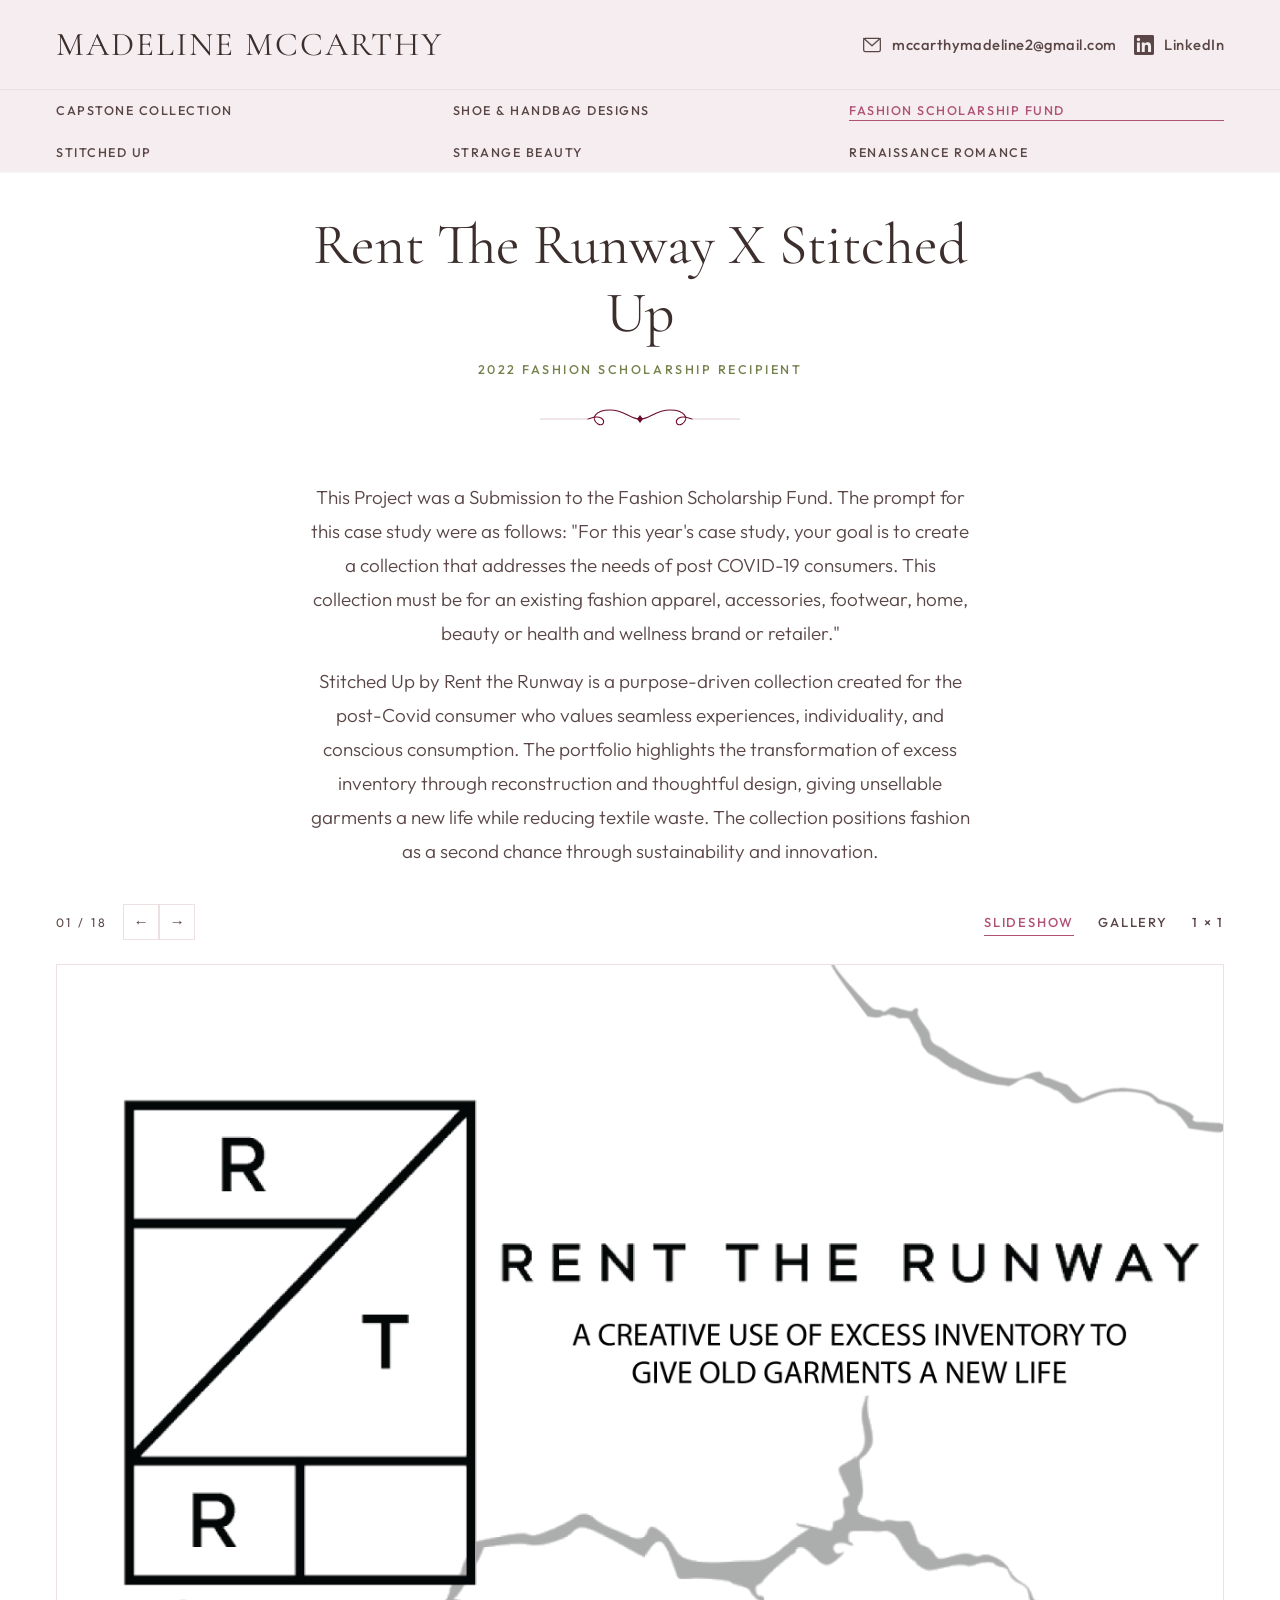
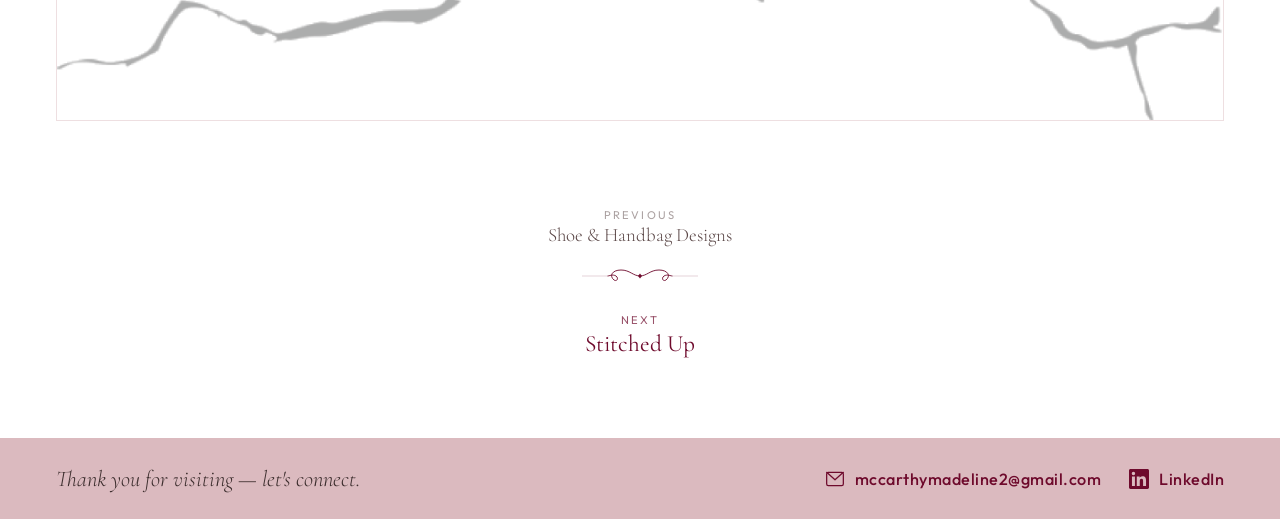
==== fsf-case-study.html @ 60648fe6 "Add Fashion Scholarship Fund project page (Rent The Runway X Stitched Up) Co-authored-by: mgmadeline" ====
<!DOCTYPE html>
<html lang="en">
<head>
    <meta charset="UTF-8">
    <meta name="viewport" content="width=device-width, initial-scale=1.0">
    <title>Fashion Scholarship Fund — Madeline McCarthy</title>
    <meta name="description" content="Rent The Runway X Stitched Up — 2022 Fashion Scholarship Recipient. A purpose-driven collection created for the post-Covid consumer.">
    <link rel="preconnect" href="https://fonts.googleapis.com">
    <link rel="preconnect" href="https://fonts.gstatic.com" crossorigin>
    <link href="https://fonts.googleapis.com/css2?family=Cormorant+Garamond:ital,wght@0,300;0,400;0,500;0,600;1,300;1,400&family=Outfit:wght@300;400;500;600&display=swap" rel="stylesheet">
    <style>
        :root {
            --gray: #C1BEB9;
            --gold-fusion: #75824D;
            --pale-silver: #DBBABF;
            --china-rose: #B05276;
            --burgundy: #7D0531;

            --white: #FFFFFF;
            --blush-whisper: #F5EDEF;
            --blush-mist: #EEDFE1;
            --pale-pink: #E8CED2;

            --text-primary: #3D2E2E;
            --text-body: #5A4646;
            --text-on-pale: #4A3636;
            --text-accent: #6E0A2C;

            --section-gap: 80px;
            --pad: 56px;
            --max-w: 1400px;

            --font-display: 'Cormorant Garamond', serif;
            --font-body: 'Outfit', sans-serif;
            --ease: cubic-bezier(0.25, 0.46, 0.45, 0.94);
        }

        *, *::before, *::after { margin: 0; padding: 0; box-sizing: border-box; }
        html { scroll-behavior: smooth; font-size: 112.5%; }
        body { font-family: var(--font-body); color: var(--text-primary); background: var(--white); overflow-x: hidden; }
        body.menu-open { overflow: hidden; }

        .site-header { position: fixed; top: 0; left: 0; width: 100%; z-index: 1000; background: var(--blush-whisper); box-shadow: 0 1px 0 rgba(0,0,0,0.04); }
        .header-top { display: flex; align-items: center; justify-content: space-between; padding: 24px var(--pad); }
        .header-logo { flex-shrink: 0; }
        .header-logo a { font-family: var(--font-display); font-size: 1.85rem; font-weight: 400; letter-spacing: 0.06em; color: var(--text-primary); text-decoration: none; text-transform: uppercase; white-space: nowrap; }
        .site-header.menu-open .header-logo a { color: var(--text-primary); }

        .contact-link { display: flex; align-items: center; gap: 10px; font-family: var(--font-body); font-size: 0.9rem; font-weight: 500; letter-spacing: 0.03em; text-decoration: none; transition: color 0.3s; white-space: nowrap; }
        .contact-link .c-icon { width: 20px; height: 20px; flex-shrink: 0; }

        .header-contact { display: flex; align-items: center; justify-content: flex-end; gap: 28px; flex-wrap: nowrap; }
        .header-contact .contact-link { color: var(--text-body); }
        .header-contact .contact-link:hover { color: var(--china-rose); }

        .header-nav { border-top: 1px solid rgba(0,0,0,0.05); padding: 0 var(--pad); overflow-x: visible; scrollbar-width: none; }
        .header-nav::-webkit-scrollbar { display: none; }
        .header-nav ul { display: flex; align-items: center; list-style: none; white-space: nowrap; }
        .header-nav a { display: block; padding: 15px 20px; font-size: 0.75rem; font-weight: 500; letter-spacing: 0.14em; text-transform: uppercase; color: var(--text-body); text-decoration: none; position: relative; transition: color 0.3s; white-space: nowrap; }
        .header-nav li:first-child a { padding-left: 0; }
        .header-nav a::after { content: ''; position: absolute; bottom: 9px; left: 18px; right: 18px; height: 1px; background: var(--china-rose); transform: scaleX(0); transform-origin: left; transition: transform 0.4s var(--ease); }
        .header-nav li:first-child a::after { left: 0; }
        .header-nav a:hover::after { transform: scaleX(1); }
        .header-nav a:hover { color: var(--china-rose); }
        .header-nav a.active { color: var(--china-rose); }
        .header-nav a.active::after { transform: scaleX(1); }

        .hamburger { display: none; flex-direction: column; gap: 5px; background: none; border: none; cursor: pointer; padding: 4px; z-index: 1001; }
        .hamburger span { display: block; width: 24px; height: 1.5px; background: var(--text-primary); transition: all 0.3s; }
        .site-header.menu-open .hamburger span { background: var(--text-primary); }
        .hamburger[aria-expanded="true"] span:nth-child(1) { transform: translateY(6.5px) rotate(45deg); }
        .hamburger[aria-expanded="true"] span:nth-child(2) { opacity: 0; }
        .hamburger[aria-expanded="true"] span:nth-child(3) { transform: translateY(-6.5px) rotate(-45deg); }

        .content-wrap { max-width: var(--max-w); margin: 0 auto; padding: 0 var(--pad); }
        .ph { width: 100%; height: 100%; display: flex; align-items: center; justify-content: center; position: relative; overflow: hidden; }
        .ph img { width: 100%; height: 100%; object-fit: cover; display: block; }
        .ph-blush { background: linear-gradient(150deg, #eedfe1 0%, #e8ced2 50%, #dbbabf 100%); }
        .ph-silver { background: linear-gradient(150deg, #e4d2d5 0%, #dbbabf 50%, #d4aeb3 100%); }
        .ph-light { background: linear-gradient(150deg, #ebe5e0 0%, #e0d6d0 50%, #d8cdc6 100%); }

        .project-hero { padding-top: 140px; text-align: center; }
        .project-hero-inner { max-width: 780px; margin: 0 auto; padding: 0 var(--pad); }
        .project-ornament { text-align: center; padding: 28px 0 24px; }
        .project-ornament svg { display: inline-block; }
        .project-hero h1 { font-family: var(--font-display); font-size: 3.2rem; font-weight: 400; color: var(--text-primary); line-height: 1.18; margin-bottom: 8px; }
        .project-tag { display: inline-block; font-size: 0.7rem; font-weight: 500; letter-spacing: 0.2em; text-transform: uppercase; color: var(--gold-fusion); }

        .project-summary { max-width: 780px; margin: 0 auto; padding: 20px var(--pad) 0; text-align: center; }
        .project-summary p { font-size: 1.05rem; font-weight: 300; color: var(--text-body); line-height: 1.8; margin-bottom: 14px; }
        .project-summary p:last-child { margin-bottom: 0; }

        .project-toolbar { display: flex; align-items: center; justify-content: space-between; padding: 36px 0 24px; }
        .project-toolbar-controls { display: flex; align-items: center; gap: 16px; }
        .project-toolbar-counter { font-size: 0.68rem; letter-spacing: 0.2em; text-transform: uppercase; color: var(--text-body); }
        .project-toolbar-arrows { display: flex; gap: 1px; }
        .toolbar-arrow { width: 36px; height: 36px; border: 1px solid var(--blush-mist); background: transparent; color: var(--text-body); cursor: pointer; display: flex; align-items: center; justify-content: center; font-size: 0.85rem; transition: all 0.3s; }
        .toolbar-arrow:hover { background: var(--blush-mist); color: var(--text-accent); border-color: var(--pale-pink); }
        .toolbar-arrow + .toolbar-arrow { margin-left: -1px; }

        .view-toggle { display: flex; gap: 24px; }
        .view-btn { background: none; border: none; font-family: var(--font-body); font-size: 0.72rem; font-weight: 500; letter-spacing: 0.14em; text-transform: uppercase; color: var(--text-body); cursor: pointer; padding: 6px 0; position: relative; transition: color 0.3s; }
        .view-btn::after { content: ''; position: absolute; bottom: 0; left: 0; right: 0; height: 1px; background: var(--china-rose); transform: scaleX(0); transform-origin: left; transition: transform 0.3s var(--ease); }
        .view-btn.active { color: var(--china-rose); }
        .view-btn.active::after { transform: scaleX(1); }
        .view-btn:hover { color: var(--china-rose); }

        .project-display-wrap { padding-bottom: var(--section-gap); }
        .project-slideshow { position: relative; max-width: var(--max-w); margin: 0 auto; background: var(--blush-whisper); border: 1px solid var(--blush-mist); overflow: hidden; }
        .project-slide-container { position: relative; width: 100%; aspect-ratio: 17 / 11; }
        .project-slide { position: absolute; inset: 0; opacity: 0; z-index: 0; transition: opacity 0.8s var(--ease); }
        .project-slide.active { opacity: 1; z-index: 1; }
        .project-slide img { width: 100%; height: 100%; object-fit: contain; display: block; }

        .project-gallery { max-width: var(--max-w); margin: 0 auto; }
        .gallery-grid { display: grid; grid-template-columns: 1fr 1fr; gap: 24px; }
        .gallery-grid.single-col { grid-template-columns: 1fr; }
        .gallery-item { border: 1px solid var(--blush-mist); overflow: hidden; background: var(--blush-whisper); }
        .gallery-item img { width: 100%; display: block; }

        .project-pager { display: flex; flex-direction: column; align-items: center; gap: 0; max-width: var(--max-w); margin: 0 auto; padding: 0 0 var(--section-gap); text-align: center; }
        .project-pager .pager-label { font-size: 0.62rem; letter-spacing: 0.2em; text-transform: uppercase; margin-bottom: 6px; }
        .project-pager .pager-title { display: block; font-family: var(--font-display); text-decoration: none; }
        .project-pager .pager-divider { margin: 22px auto; line-height: 0; }
        .project-pager .pager-divider svg { display: inline-block; }
        .pager-prev { text-decoration: none; transition: color 0.3s; }
        .pager-prev .pager-label { color: var(--text-body); opacity: 0.5; }
        .pager-prev .pager-title { font-size: 1.05rem; font-weight: 300; color: var(--text-body); }
        .pager-prev:hover .pager-title { color: var(--china-rose); }
        .pager-next { text-decoration: none; transition: color 0.3s; }
        .pager-next .pager-label { color: var(--text-accent); opacity: 0.7; }
        .pager-next .pager-title { font-size: 1.3rem; font-weight: 400; color: var(--text-accent); }
        .pager-next:hover .pager-title { color: var(--china-rose); }

        .site-footer { background: var(--pale-silver); padding: 24px var(--pad); }
        .footer-inner { display: flex; align-items: center; justify-content: space-between; }
        .footer-message p { font-family: var(--font-display); font-size: 1.25rem; font-weight: 300; font-style: italic; color: var(--text-primary); line-height: 1.5; white-space: nowrap; }
        .footer-contact { display: flex; align-items: center; gap: 28px; flex-shrink: 0; }
        .footer-contact .contact-link { color: var(--text-accent); }
        .footer-contact .contact-link:hover { color: var(--china-rose); }

        .reveal { opacity: 0; transform: translateY(24px); transition: opacity 0.7s var(--ease), transform 0.7s var(--ease); }
        .reveal.visible { opacity: 1; transform: translateY(0); }

        @media (max-width: 1400px) {
            .header-top { gap: 12px 20px; }
            .header-contact { gap: 10px 18px; }
            .header-contact .contact-link { font-size: 0.82rem; }
            .header-nav ul { display: grid; grid-template-columns: repeat(3, minmax(0, 1fr)); column-gap: 22px; row-gap: 2px; white-space: normal; }
            .header-nav li { min-width: 0; }
            .header-nav a { padding: 12px 0; font-size: 0.7rem; letter-spacing: 0.12em; white-space: normal; }
            .header-nav a::after { left: 0; right: 0; }
        }
        @media (max-width: 1024px) { :root { --pad: 42px; --section-gap: 56px; } }
        @media (max-width: 1040px) {
            .header-contact { gap: 8px 12px; }
            .header-contact .contact-link { font-size: 0.76rem; }
            .header-nav ul { grid-template-columns: repeat(2, minmax(0, 1fr)); column-gap: 16px; }
            .header-nav a { font-size: 0.68rem; }
        }
        @media (max-width: 860px) { .header-contact { display: none; } .header-top { padding: 18px var(--pad); } }
        @media (max-width: 680px) {
            .hamburger { display: flex; }
            .header-contact, .header-nav { display: none; }
            .header-nav.open { display: flex; flex-direction: column; justify-content: flex-start; position: fixed; top: 0; left: 0; width: 100%; height: 100vh; background: var(--white); padding: 90px 28px 32px; border: none; z-index: 999; overflow-y: auto; }
            .header-nav.open ul { display: flex; flex-direction: column; align-items: flex-start; width: 100%; }
            .header-nav.open li { width: 100%; }
            .header-nav.open a { font-size: 0.92rem; padding: 14px 0; color: var(--text-primary) !important; }
            .header-nav.open a::after { display: none; }
            .header-nav.open .mobile-contact { display: flex !important; flex-direction: column; align-items: flex-start; gap: 14px; margin-top: auto; padding-top: 24px; border-top: 1px solid var(--pale-pink); width: 100%; }
            .header-nav.open .mobile-contact .contact-link { display: flex; flex-direction: row; align-items: center; color: var(--text-primary) !important; font-size: 0.8rem; gap: 10px; line-height: 1.2; white-space: normal; }
            .header-nav.open .mobile-contact .contact-link::after { display: none; }
            .header-nav.open .mobile-contact .c-icon { filter: none; width: 20px; height: 20px; flex-shrink: 0; }
        }
        @media (max-width: 768px) {
            :root { --pad: 28px; --section-gap: 48px; }
            .project-hero h1 { font-size: 2.4rem; }
            .project-ornament { padding: 20px 0 18px; }
            .project-ornament svg { width: 180px; }
            .project-summary { padding-top: 14px; }
            .project-slide-container { aspect-ratio: 17 / 11; }
            .gallery-grid { grid-template-columns: 1fr; gap: 16px; }
            .project-toolbar { flex-wrap: wrap; gap: 12px; }
            .site-footer { padding: 24px var(--pad); }
            .footer-inner { flex-direction: column; align-items: center; gap: 18px; text-align: center; }
            .footer-message p { white-space: normal; }
            .footer-contact { flex-direction: column; align-items: center; gap: 10px; }
        }
    </style>
</head>
<body class="project-page">

    <!-- HEADER -->
    <header class="site-header" id="siteHeader">
        <div class="header-top">
            <div class="header-logo"><a href="index.html">Madeline McCarthy</a></div>
            <div class="header-contact">
                <a href="mailto:mccarthymadeline2@gmail.com" class="contact-link">
                    <svg class="c-icon" viewBox="0 0 24 24" fill="none" stroke="currentColor" stroke-width="1.5" stroke-linecap="round" stroke-linejoin="round"><rect x="2" y="4" width="20" height="16" rx="2"/><path d="M22 4L12 13L2 4"/></svg>
                    mccarthymadeline2@gmail.com
                </a>
                <a href="https://www.linkedin.com/in/madeline-mccarthy-31020b167" target="_blank" class="contact-link">
                    <svg class="c-icon" viewBox="0 0 24 24" fill="currentColor"><path d="M20.447 20.452h-3.554v-5.569c0-1.328-.027-3.037-1.852-3.037-1.853 0-2.136 1.445-2.136 2.939v5.667H9.351V9h3.414v1.561h.046c.477-.9 1.637-1.85 3.37-1.85 3.601 0 4.267 2.37 4.267 5.455v6.286zM5.337 7.433a2.062 2.062 0 01-2.063-2.065 2.064 2.064 0 112.063 2.065zm1.782 13.019H3.555V9h3.564v11.452zM22.225 0H1.771C.792 0 0 .774 0 1.729v20.542C0 23.227.792 24 1.771 24h20.451C23.2 24 24 23.227 24 22.271V1.729C24 .774 23.2 0 22.222 0h.003z"/></svg>
                    LinkedIn
                </a>
            </div>
            <button class="hamburger" id="hamburger" type="button" aria-label="Open menu" aria-controls="headerNav" aria-expanded="false"><span></span><span></span><span></span></button>
        </div>
        <nav class="header-nav" id="headerNav">
            <ul>
                <li><a href="senior-thesis.html">Capstone Collection</a></li>
                <li><a href="shoe-handbag.html">Shoe &amp; Handbag Designs</a></li>
                <li><a href="fsf-case-study.html" class="active">Fashion Scholarship Fund</a></li>
                <li><a href="stitched-up.html">Stitched Up</a></li>
                <li><a href="strange-beauty.html">Strange Beauty</a></li>
                <li><a href="renaissance-romance.html">Renaissance Romance</a></li>
            </ul>
            <div class="mobile-contact" style="display:none">
                <a href="mailto:mccarthymadeline2@gmail.com" class="contact-link">
                    <svg class="c-icon" viewBox="0 0 24 24" fill="none" stroke="currentColor" stroke-width="1.5" stroke-linecap="round" stroke-linejoin="round"><rect x="2" y="4" width="20" height="16" rx="2"/><path d="M22 4L12 13L2 4"/></svg>
                    mccarthymadeline2@gmail.com
                </a>
                <a href="https://www.linkedin.com/in/madeline-mccarthy-31020b167" target="_blank" class="contact-link">
                    <svg class="c-icon" viewBox="0 0 24 24" fill="currentColor"><path d="M20.447 20.452h-3.554v-5.569c0-1.328-.027-3.037-1.852-3.037-1.853 0-2.136 1.445-2.136 2.939v5.667H9.351V9h3.414v1.561h.046c.477-.9 1.637-1.85 3.37-1.85 3.601 0 4.267 2.37 4.267 5.455v6.286zM5.337 7.433a2.062 2.062 0 01-2.063-2.065 2.064 2.064 0 112.063 2.065zm1.782 13.019H3.555V9h3.564v11.452zM22.225 0H1.771C.792 0 0 .774 0 1.729v20.542C0 23.227.792 24 1.771 24h20.451C23.2 24 24 23.227 24 22.271V1.729C24 .774 23.2 0 22.222 0h.003z"/></svg>
                    LinkedIn
                </a>
            </div>
        </nav>
    </header>

    <!-- PROJECT HERO BANNER -->
    <section class="project-hero">
        <div class="project-hero-inner">
            <h1>Rent The Runway X Stitched Up</h1>
            <span class="project-tag">2022 Fashion Scholarship Recipient</span>
        </div>
    </section>

    <!-- ORNAMENTAL DIVIDER -->
    <div class="project-ornament">
        <svg width="260" height="24" viewBox="0 0 260 24" fill="none" xmlns="http://www.w3.org/2000/svg">
            <line x1="30" y1="12" x2="78" y2="12" stroke="#6E0A2C" stroke-width="0.5" opacity="0.45"/>
            <path d="M130 12 C120 12, 115 3, 100 3 C85 3, 80 12, 88 17 C93 20, 96 14, 91 11 C86 8, 80 12, 78 12" stroke="#6E0A2C" stroke-width="1.1" stroke-linecap="round" fill="none"/>
            <path d="M130 12 C140 12, 145 3, 160 3 C175 3, 180 12, 172 17 C167 20, 164 14, 169 11 C174 8, 180 12, 182 12" stroke="#6E0A2C" stroke-width="1.1" stroke-linecap="round" fill="none"/>
            <line x1="182" y1="12" x2="230" y2="12" stroke="#6E0A2C" stroke-width="0.5" opacity="0.45"/>
            <path d="M127 12 L130 8 L133 12 L130 16 Z" fill="#6E0A2C"/>
        </svg>
    </div>

    <!-- PROJECT SUMMARY -->
    <div class="content-wrap">
        <div class="project-summary reveal">
            <p>This Project was a Submission to the Fashion Scholarship Fund. The prompt for this case study were as follows: "For this year's case study, your goal is to create a collection that addresses the needs of post COVID-19 consumers. This collection must be for an existing fashion apparel, accessories, footwear, home, beauty or health and wellness brand or retailer."</p>
            <p>Stitched Up by Rent the Runway is a purpose-driven collection created for the post-Covid consumer who values seamless experiences, individuality, and conscious consumption. The portfolio highlights the transformation of excess inventory through reconstruction and thoughtful design, giving unsellable garments a new life while reducing textile waste. The collection positions fashion as a second chance through sustainability and innovation.</p>
        </div>
    </div>

    <!-- TOOLBAR + SLIDESHOW / GALLERY -->
    <div class="content-wrap project-display-wrap">
        <div class="project-toolbar">
            <div class="project-toolbar-controls" id="toolbarControls">
                <span class="project-toolbar-counter" id="projectCounter">01 / 18</span>
                <div class="project-toolbar-arrows">
                    <button class="toolbar-arrow" id="projectPrev" aria-label="Previous slide">&#8592;</button>
                    <button class="toolbar-arrow" id="projectNext" aria-label="Next slide">&#8594;</button>
                </div>
            </div>
            <div class="view-toggle" id="viewToggle">
                <button class="view-btn active" data-view="slideshow">Slideshow</button>
                <button class="view-btn" data-view="gallery">Gallery</button>
                <button class="view-btn" data-view="single">1 &times; 1</button>
            </div>
        </div>

        <div class="project-slideshow" id="projectSS">
            <div class="project-slide-container" id="slideContainer">
                <div class="project-slide active"><img src="images/fsf-case-study/01_MGM_RTR_X_FSF_Title.png" alt="Fashion Scholarship Fund — Title"></div>
                <div class="project-slide"><img src="images/fsf-case-study/02_MGM_RTR_X_FSF_Executive_Summary.png" alt="Fashion Scholarship Fund — Executive Summary"></div>
                <div class="project-slide"><img src="images/fsf-case-study/03_MGM_RTR_X_FSF_Power_Of_Renting.png" alt="Fashion Scholarship Fund — Power Of Renting"></div>
                <div class="project-slide"><img src="images/fsf-case-study/04_MGM_RTR_X_FSF_Rise_Of_Rental.png" alt="Fashion Scholarship Fund — Rise Of Rental"></div>
                <div class="project-slide"><img src="images/fsf-case-study/05_MGM_RTR_X_FSF_RTR_X_Thred_Up.png" alt="Fashion Scholarship Fund — RTR X Thred Up"></div>
                <div class="project-slide"><img src="images/fsf-case-study/06_MGM_RTR_X_FSF_Stitched_Up_X_RTR.png" alt="Fashion Scholarship Fund — Stitched Up X RTR"></div>
                <div class="project-slide"><img src="images/fsf-case-study/07_MGM_RTR_X_FSF_Inspo_Board.png" alt="Fashion Scholarship Fund — Inspo Board"></div>
                <div class="project-slide"><img src="images/fsf-case-study/08_MGM_RTR_X_FSF_Material_Color.png" alt="Fashion Scholarship Fund — Material Color"></div>
                <div class="project-slide"><img src="images/fsf-case-study/09_MGM_RTR_X_FSF_Print_Pattern.png" alt="Fashion Scholarship Fund — Print Pattern"></div>
                <div class="project-slide"><img src="images/fsf-case-study/10_MGM_RTR_X_FSF_Looks_1.png" alt="Fashion Scholarship Fund — Looks 1"></div>
                <div class="project-slide"><img src="images/fsf-case-study/11_MGM_RTR_X_FSF_Looks_2.png" alt="Fashion Scholarship Fund — Looks 2"></div>
                <div class="project-slide"><img src="images/fsf-case-study/12_MGM_RTR_X_FSF_Looks_3.png" alt="Fashion Scholarship Fund — Looks 3"></div>
                <div class="project-slide"><img src="images/fsf-case-study/13_MGM_RTR_X_FSF_Flats.png" alt="Fashion Scholarship Fund — Flats"></div>
                <div class="project-slide"><img src="images/fsf-case-study/14_MGM_RTR_X_FSF_Marketing_Strategy.png" alt="Fashion Scholarship Fund — Marketing Strategy"></div>
                <div class="project-slide"><img src="images/fsf-case-study/15_MGM_RTR_X_FSF_RTR_Expansion_Into_Resale.png" alt="Fashion Scholarship Fund — RTR Expansion Into Resale"></div>
                <div class="project-slide"><img src="images/fsf-case-study/16_MGM_RTR_X_FSF_Impact_Of_Covid_On_Rental.png" alt="Fashion Scholarship Fund — Impact Of Covid On Rental"></div>
                <div class="project-slide"><img src="images/fsf-case-study/17_MGM_RTR_X_FSF_How_Is_RTR_Doing_Now.png" alt="Fashion Scholarship Fund — How Is RTR Doing Now"></div>
                <div class="project-slide"><img src="images/fsf-case-study/18_MGM_RTR_X_FSF_Works_Cited.png" alt="Fashion Scholarship Fund — Works Cited"></div>
            </div>
        </div>

        <div class="project-gallery" id="projectGallery" style="display:none">
            <div class="gallery-grid" id="galleryGrid">
                <div class="gallery-item"><img src="images/fsf-case-study/01_MGM_RTR_X_FSF_Title.png" alt="Fashion Scholarship Fund — Title"></div>
                <div class="gallery-item"><img src="images/fsf-case-study/02_MGM_RTR_X_FSF_Executive_Summary.png" alt="Fashion Scholarship Fund — Executive Summary"></div>
                <div class="gallery-item"><img src="images/fsf-case-study/03_MGM_RTR_X_FSF_Power_Of_Renting.png" alt="Fashion Scholarship Fund — Power Of Renting"></div>
                <div class="gallery-item"><img src="images/fsf-case-study/04_MGM_RTR_X_FSF_Rise_Of_Rental.png" alt="Fashion Scholarship Fund — Rise Of Rental"></div>
                <div class="gallery-item"><img src="images/fsf-case-study/05_MGM_RTR_X_FSF_RTR_X_Thred_Up.png" alt="Fashion Scholarship Fund — RTR X Thred Up"></div>
                <div class="gallery-item"><img src="images/fsf-case-study/06_MGM_RTR_X_FSF_Stitched_Up_X_RTR.png" alt="Fashion Scholarship Fund — Stitched Up X RTR"></div>
                <div class="gallery-item"><img src="images/fsf-case-study/07_MGM_RTR_X_FSF_Inspo_Board.png" alt="Fashion Scholarship Fund — Inspo Board"></div>
                <div class="gallery-item"><img src="images/fsf-case-study/08_MGM_RTR_X_FSF_Material_Color.png" alt="Fashion Scholarship Fund — Material Color"></div>
                <div class="gallery-item"><img src="images/fsf-case-study/09_MGM_RTR_X_FSF_Print_Pattern.png" alt="Fashion Scholarship Fund — Print Pattern"></div>
                <div class="gallery-item"><img src="images/fsf-case-study/10_MGM_RTR_X_FSF_Looks_1.png" alt="Fashion Scholarship Fund — Looks 1"></div>
                <div class="gallery-item"><img src="images/fsf-case-study/11_MGM_RTR_X_FSF_Looks_2.png" alt="Fashion Scholarship Fund — Looks 2"></div>
                <div class="gallery-item"><img src="images/fsf-case-study/12_MGM_RTR_X_FSF_Looks_3.png" alt="Fashion Scholarship Fund — Looks 3"></div>
                <div class="gallery-item"><img src="images/fsf-case-study/13_MGM_RTR_X_FSF_Flats.png" alt="Fashion Scholarship Fund — Flats"></div>
                <div class="gallery-item"><img src="images/fsf-case-study/14_MGM_RTR_X_FSF_Marketing_Strategy.png" alt="Fashion Scholarship Fund — Marketing Strategy"></div>
                <div class="gallery-item"><img src="images/fsf-case-study/15_MGM_RTR_X_FSF_RTR_Expansion_Into_Resale.png" alt="Fashion Scholarship Fund — RTR Expansion Into Resale"></div>
                <div class="gallery-item"><img src="images/fsf-case-study/16_MGM_RTR_X_FSF_Impact_Of_Covid_On_Rental.png" alt="Fashion Scholarship Fund — Impact Of Covid On Rental"></div>
                <div class="gallery-item"><img src="images/fsf-case-study/17_MGM_RTR_X_FSF_How_Is_RTR_Doing_Now.png" alt="Fashion Scholarship Fund — How Is RTR Doing Now"></div>
                <div class="gallery-item"><img src="images/fsf-case-study/18_MGM_RTR_X_FSF_Works_Cited.png" alt="Fashion Scholarship Fund — Works Cited"></div>
            </div>
        </div>
    </div>

    <!-- PROJECT PAGER -->
    <div class="content-wrap">
        <div class="project-pager">
            <a href="shoe-handbag.html" class="pager-prev">
                <span class="pager-label">Previous</span>
                <span class="pager-title">Shoe &amp; Handbag Designs</span>
            </a>
            <div class="pager-divider">
                <svg width="140" height="16" viewBox="0 0 140 16" fill="none" xmlns="http://www.w3.org/2000/svg">
                    <line x1="12" y1="8" x2="38" y2="8" stroke="#6E0A2C" stroke-width="0.5" opacity="0.35"/>
                    <path d="M70 8 C63 8, 60 2, 51 2 C42 2, 39 8, 44 12 C47 14, 49 10, 46 8 C43 6, 39 8, 38 8" stroke="#6E0A2C" stroke-width="0.9" stroke-linecap="round" fill="none"/>
                    <path d="M70 8 C77 8, 80 2, 89 2 C98 2, 101 8, 96 12 C93 14, 91 10, 94 8 C97 6, 101 8, 102 8" stroke="#6E0A2C" stroke-width="0.9" stroke-linecap="round" fill="none"/>
                    <line x1="102" y1="8" x2="128" y2="8" stroke="#6E0A2C" stroke-width="0.5" opacity="0.35"/>
                    <path d="M68 8 L70 5.5 L72 8 L70 10.5 Z" fill="#6E0A2C"/>
                </svg>
            </div>
            <a href="stitched-up.html" class="pager-next">
                <span class="pager-label">Next</span>
                <span class="pager-title">Stitched Up</span>
            </a>
        </div>
    </div>

    <!-- FOOTER -->
    <footer class="site-footer">
        <div class="footer-inner">
            <div class="footer-message"><p>Thank you for visiting — let's connect.</p></div>
            <div class="footer-contact">
                <a href="mailto:mccarthymadeline2@gmail.com" class="contact-link">
                    <svg class="c-icon" viewBox="0 0 24 24" fill="none" stroke="currentColor" stroke-width="1.5" stroke-linecap="round" stroke-linejoin="round"><rect x="2" y="4" width="20" height="16" rx="2"/><path d="M22 4L12 13L2 4"/></svg>
                    mccarthymadeline2@gmail.com
                </a>
                <a href="https://www.linkedin.com/in/madeline-mccarthy-31020b167" target="_blank" class="contact-link">
                    <svg class="c-icon" viewBox="0 0 24 24" fill="currentColor"><path d="M20.447 20.452h-3.554v-5.569c0-1.328-.027-3.037-1.852-3.037-1.853 0-2.136 1.445-2.136 2.939v5.667H9.351V9h3.414v1.561h.046c.477-.9 1.637-1.85 3.37-1.85 3.601 0 4.267 2.37 4.267 5.455v6.286zM5.337 7.433a2.062 2.062 0 01-2.063-2.065 2.064 2.064 0 112.063 2.065zm1.782 13.019H3.555V9h3.564v11.452zM22.225 0H1.771C.792 0 0 .774 0 1.729v20.542C0 23.227.792 24 1.771 24h20.451C23.2 24 24 23.227 24 22.271V1.729C24 .774 23.2 0 22.222 0h.003z"/></svg>
                    LinkedIn
                </a>
            </div>
        </div>
    </footer>

    <script>
        (function() {
            var allExts = ['.jpg','.jpeg','.png','.webp','.gif','.svg','.JPG','.JPEG','.PNG','.WEBP','.GIF'];
            document.querySelectorAll('img[src]').forEach(function(img) {
                var base = img.src.replace(/\.[^/.]+$/, '');
                var cur = (img.src.match(/\.[^/.]+$/) || [])[0];
                var exts = allExts.filter(function(e) { return e !== cur; });
                var i = 0;
                img.onerror = function() { if (i < exts.length) img.src = base + exts[i++]; };
            });
        })();

        function slideshow(slides, counterEl) {
            var i = 0, n = slides.length;
            function go(to) {
                i = ((to % n) + n) % n;
                slides.forEach(function(s) { s.classList.remove('active'); });
                slides[i].classList.add('active');
                if (counterEl) counterEl.textContent = String(i+1).padStart(2,'0') + ' / ' + String(n).padStart(2,'0');
            }
            return { next: function() { go(i+1); }, prev: function() { go(i-1); } };
        }

        var ss = slideshow(document.querySelectorAll('.project-slide'), document.getElementById('projectCounter'));
        document.getElementById('projectNext').addEventListener('click', function() { ss.next(); });
        document.getElementById('projectPrev').addEventListener('click', function() { ss.prev(); });
        document.addEventListener('keydown', function(e) {
            if (document.getElementById('projectSS').style.display !== 'none') {
                if (e.key === 'ArrowRight') ss.next();
                if (e.key === 'ArrowLeft') ss.prev();
            }
        });

        (function() {
            var toggle = document.getElementById('viewToggle');
            var ssEl = document.getElementById('projectSS');
            var galEl = document.getElementById('projectGallery');
            var controlsEl = document.getElementById('toolbarControls');
            var gridEl = document.getElementById('galleryGrid');
            var btns = toggle.querySelectorAll('.view-btn');
            btns.forEach(function(btn) {
                btn.addEventListener('click', function() {
                    var view = btn.getAttribute('data-view');
                    btns.forEach(function(b) { b.classList.remove('active'); });
                    btn.classList.add('active');
                    if (view === 'slideshow') {
                        ssEl.style.display = ''; galEl.style.display = 'none'; controlsEl.style.display = '';
                    } else if (view === 'gallery') {
                        ssEl.style.display = 'none'; galEl.style.display = ''; controlsEl.style.display = 'none'; gridEl.classList.remove('single-col');
                    } else if (view === 'single') {
                        ssEl.style.display = 'none'; galEl.style.display = ''; controlsEl.style.display = 'none'; gridEl.classList.add('single-col');
                    }
                });
            });
        })();

        var hdr = document.getElementById('siteHeader');
        function adjustHeroPadding() { var hero = document.querySelector('.project-hero'); hero.style.paddingTop = (hdr.offsetHeight + 40) + 'px'; }
        adjustHeroPadding();
        window.addEventListener('resize', adjustHeroPadding);

        var menuBtn = document.getElementById('hamburger');
        var menuNav = document.getElementById('headerNav');
        var mobileMenuBreakpoint = 680;
        function isMobileMenuViewport() { return window.innerWidth <= mobileMenuBreakpoint; }
        function setMobileMenu(open) {
            menuNav.classList.toggle('open', open); hdr.classList.toggle('menu-open', open);
            document.body.classList.toggle('menu-open', open && isMobileMenuViewport());
            menuBtn.setAttribute('aria-expanded', String(open));
            menuBtn.setAttribute('aria-label', open ? 'Close menu' : 'Open menu');
        }
        menuBtn.addEventListener('click', function() { setMobileMenu(!menuNav.classList.contains('open')); });
        menuNav.querySelectorAll('a').forEach(function(link) { link.addEventListener('click', function() { setMobileMenu(false); }); });
        document.addEventListener('keydown', function(e) { if (e.key === 'Escape' && menuNav.classList.contains('open')) setMobileMenu(false); });
        document.addEventListener('click', function(e) { if (!menuNav.classList.contains('open') || !isMobileMenuViewport()) return; if (menuNav.contains(e.target) || menuBtn.contains(e.target)) return; setMobileMenu(false); });
        window.addEventListener('resize', function() { if (!isMobileMenuViewport() && menuNav.classList.contains('open')) setMobileMenu(false); });

        var obs = new IntersectionObserver(function(es) { es.forEach(function(e) { if (e.isIntersecting) e.target.classList.add('visible'); }); }, { threshold: 0.1 });
        document.querySelectorAll('.reveal').forEach(function(el) { obs.observe(el); });
    </script>
</body>
</html>
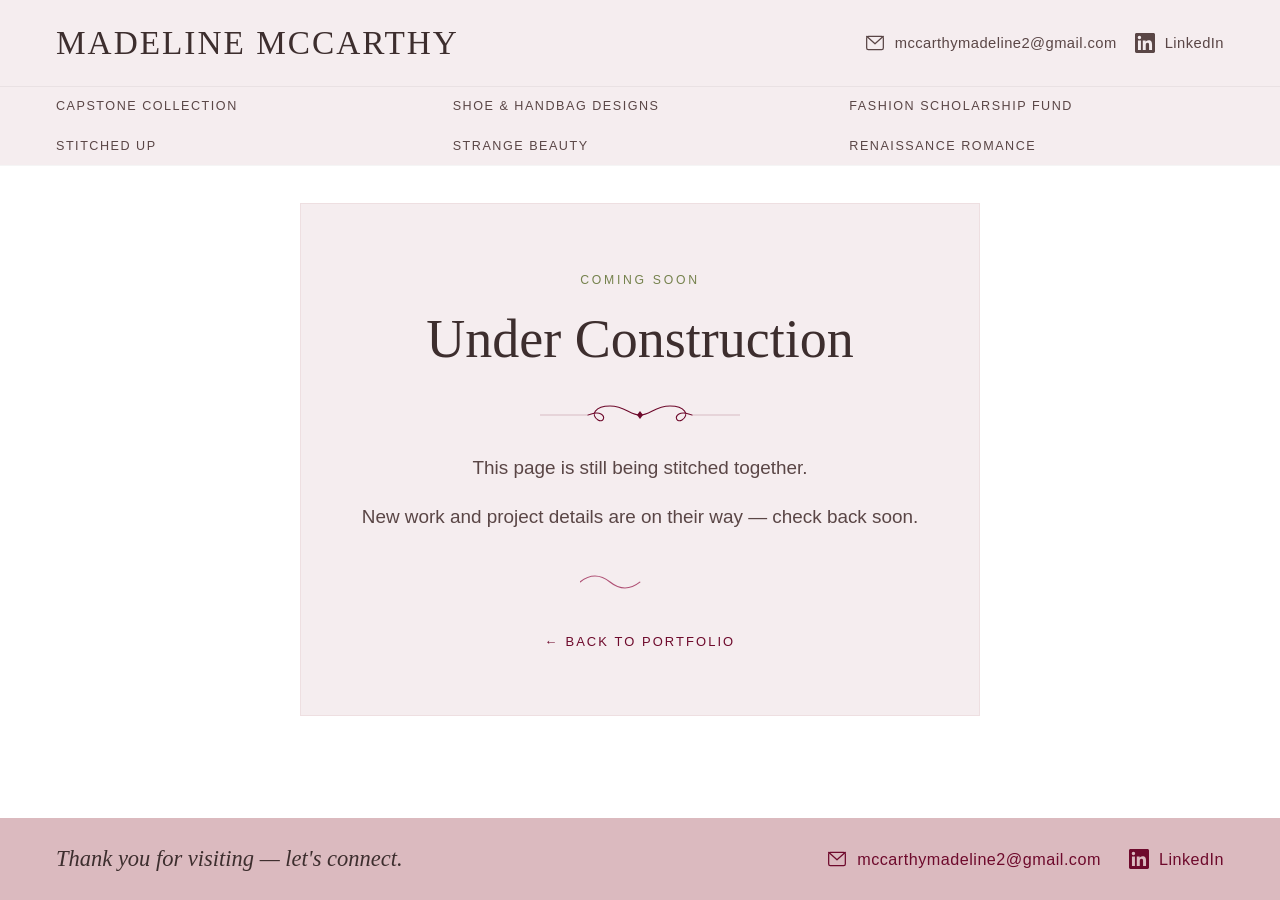
==== commit 5b770d93: "Add on-theme under construction page and redirect placeholders for missing project pages Co-authored" ====
--- a/fsf-case-study.html
+++ b/fsf-case-study.html
@@ -2,442 +2,17 @@
 <html lang="en">
 <head>
     <meta charset="UTF-8">
-    <meta name="viewport" content="width=device-width, initial-scale=1.0">
+    <meta http-equiv="refresh" content="0;url=under-construction.html">
     <title>Fashion Scholarship Fund — Madeline McCarthy</title>
-    <meta name="description" content="Rent The Runway X Stitched Up — 2022 Fashion Scholarship Recipient. A purpose-driven collection created for the post-Covid consumer.">
     <link rel="preconnect" href="https://fonts.googleapis.com">
     <link rel="preconnect" href="https://fonts.gstatic.com" crossorigin>
-    <link href="https://fonts.googleapis.com/css2?family=Cormorant+Garamond:ital,wght@0,300;0,400;0,500;0,600;1,300;1,400&family=Outfit:wght@300;400;500;600&display=swap" rel="stylesheet">
+    <link href="https://fonts.googleapis.com/css2?family=Cormorant+Garamond:wght@300;400&family=Outfit:wght@300&display=swap" rel="stylesheet">
     <style>
-        :root {
-            --gray: #C1BEB9;
-            --gold-fusion: #75824D;
-            --pale-silver: #DBBABF;
-            --china-rose: #B05276;
-            --burgundy: #7D0531;
-
-            --white: #FFFFFF;
-            --blush-whisper: #F5EDEF;
-            --blush-mist: #EEDFE1;
-            --pale-pink: #E8CED2;
-
-            --text-primary: #3D2E2E;
-            --text-body: #5A4646;
-            --text-on-pale: #4A3636;
-            --text-accent: #6E0A2C;
-
-            --section-gap: 80px;
-            --pad: 56px;
-            --max-w: 1400px;
-
-            --font-display: 'Cormorant Garamond', serif;
-            --font-body: 'Outfit', sans-serif;
-            --ease: cubic-bezier(0.25, 0.46, 0.45, 0.94);
-        }
-
-        *, *::before, *::after { margin: 0; padding: 0; box-sizing: border-box; }
-        html { scroll-behavior: smooth; font-size: 112.5%; }
-        body { font-family: var(--font-body); color: var(--text-primary); background: var(--white); overflow-x: hidden; }
-        body.menu-open { overflow: hidden; }
-
-        .site-header { position: fixed; top: 0; left: 0; width: 100%; z-index: 1000; background: var(--blush-whisper); box-shadow: 0 1px 0 rgba(0,0,0,0.04); }
-        .header-top { display: flex; align-items: center; justify-content: space-between; padding: 24px var(--pad); }
-        .header-logo { flex-shrink: 0; }
-        .header-logo a { font-family: var(--font-display); font-size: 1.85rem; font-weight: 400; letter-spacing: 0.06em; color: var(--text-primary); text-decoration: none; text-transform: uppercase; white-space: nowrap; }
-        .site-header.menu-open .header-logo a { color: var(--text-primary); }
-
-        .contact-link { display: flex; align-items: center; gap: 10px; font-family: var(--font-body); font-size: 0.9rem; font-weight: 500; letter-spacing: 0.03em; text-decoration: none; transition: color 0.3s; white-space: nowrap; }
-        .contact-link .c-icon { width: 20px; height: 20px; flex-shrink: 0; }
-
-        .header-contact { display: flex; align-items: center; justify-content: flex-end; gap: 28px; flex-wrap: nowrap; }
-        .header-contact .contact-link { color: var(--text-body); }
-        .header-contact .contact-link:hover { color: var(--china-rose); }
-
-        .header-nav { border-top: 1px solid rgba(0,0,0,0.05); padding: 0 var(--pad); overflow-x: visible; scrollbar-width: none; }
-        .header-nav::-webkit-scrollbar { display: none; }
-        .header-nav ul { display: flex; align-items: center; list-style: none; white-space: nowrap; }
-        .header-nav a { display: block; padding: 15px 20px; font-size: 0.75rem; font-weight: 500; letter-spacing: 0.14em; text-transform: uppercase; color: var(--text-body); text-decoration: none; position: relative; transition: color 0.3s; white-space: nowrap; }
-        .header-nav li:first-child a { padding-left: 0; }
-        .header-nav a::after { content: ''; position: absolute; bottom: 9px; left: 18px; right: 18px; height: 1px; background: var(--china-rose); transform: scaleX(0); transform-origin: left; transition: transform 0.4s var(--ease); }
-        .header-nav li:first-child a::after { left: 0; }
-        .header-nav a:hover::after { transform: scaleX(1); }
-        .header-nav a:hover { color: var(--china-rose); }
-        .header-nav a.active { color: var(--china-rose); }
-        .header-nav a.active::after { transform: scaleX(1); }
-
-        .hamburger { display: none; flex-direction: column; gap: 5px; background: none; border: none; cursor: pointer; padding: 4px; z-index: 1001; }
-        .hamburger span { display: block; width: 24px; height: 1.5px; background: var(--text-primary); transition: all 0.3s; }
-        .site-header.menu-open .hamburger span { background: var(--text-primary); }
-        .hamburger[aria-expanded="true"] span:nth-child(1) { transform: translateY(6.5px) rotate(45deg); }
-        .hamburger[aria-expanded="true"] span:nth-child(2) { opacity: 0; }
-        .hamburger[aria-expanded="true"] span:nth-child(3) { transform: translateY(-6.5px) rotate(-45deg); }
-
-        .content-wrap { max-width: var(--max-w); margin: 0 auto; padding: 0 var(--pad); }
-        .ph { width: 100%; height: 100%; display: flex; align-items: center; justify-content: center; position: relative; overflow: hidden; }
-        .ph img { width: 100%; height: 100%; object-fit: cover; display: block; }
-        .ph-blush { background: linear-gradient(150deg, #eedfe1 0%, #e8ced2 50%, #dbbabf 100%); }
-        .ph-silver { background: linear-gradient(150deg, #e4d2d5 0%, #dbbabf 50%, #d4aeb3 100%); }
-        .ph-light { background: linear-gradient(150deg, #ebe5e0 0%, #e0d6d0 50%, #d8cdc6 100%); }
-
-        .project-hero { padding-top: 140px; text-align: center; }
-        .project-hero-inner { max-width: 780px; margin: 0 auto; padding: 0 var(--pad); }
-        .project-ornament { text-align: center; padding: 28px 0 24px; }
-        .project-ornament svg { display: inline-block; }
-        .project-hero h1 { font-family: var(--font-display); font-size: 3.2rem; font-weight: 400; color: var(--text-primary); line-height: 1.18; margin-bottom: 8px; }
-        .project-tag { display: inline-block; font-size: 0.7rem; font-weight: 500; letter-spacing: 0.2em; text-transform: uppercase; color: var(--gold-fusion); }
-
-        .project-summary { max-width: 780px; margin: 0 auto; padding: 20px var(--pad) 0; text-align: center; }
-        .project-summary p { font-size: 1.05rem; font-weight: 300; color: var(--text-body); line-height: 1.8; margin-bottom: 14px; }
-        .project-summary p:last-child { margin-bottom: 0; }
-
-        .project-toolbar { display: flex; align-items: center; justify-content: space-between; padding: 36px 0 24px; }
-        .project-toolbar-controls { display: flex; align-items: center; gap: 16px; }
-        .project-toolbar-counter { font-size: 0.68rem; letter-spacing: 0.2em; text-transform: uppercase; color: var(--text-body); }
-        .project-toolbar-arrows { display: flex; gap: 1px; }
-        .toolbar-arrow { width: 36px; height: 36px; border: 1px solid var(--blush-mist); background: transparent; color: var(--text-body); cursor: pointer; display: flex; align-items: center; justify-content: center; font-size: 0.85rem; transition: all 0.3s; }
-        .toolbar-arrow:hover { background: var(--blush-mist); color: var(--text-accent); border-color: var(--pale-pink); }
-        .toolbar-arrow + .toolbar-arrow { margin-left: -1px; }
-
-        .view-toggle { display: flex; gap: 24px; }
-        .view-btn { background: none; border: none; font-family: var(--font-body); font-size: 0.72rem; font-weight: 500; letter-spacing: 0.14em; text-transform: uppercase; color: var(--text-body); cursor: pointer; padding: 6px 0; position: relative; transition: color 0.3s; }
-        .view-btn::after { content: ''; position: absolute; bottom: 0; left: 0; right: 0; height: 1px; background: var(--china-rose); transform: scaleX(0); transform-origin: left; transition: transform 0.3s var(--ease); }
-        .view-btn.active { color: var(--china-rose); }
-        .view-btn.active::after { transform: scaleX(1); }
-        .view-btn:hover { color: var(--china-rose); }
-
-        .project-display-wrap { padding-bottom: var(--section-gap); }
-        .project-slideshow { position: relative; max-width: var(--max-w); margin: 0 auto; background: var(--blush-whisper); border: 1px solid var(--blush-mist); overflow: hidden; }
-        .project-slide-container { position: relative; width: 100%; aspect-ratio: 17 / 11; }
-        .project-slide { position: absolute; inset: 0; opacity: 0; z-index: 0; transition: opacity 0.8s var(--ease); }
-        .project-slide.active { opacity: 1; z-index: 1; }
-        .project-slide img { width: 100%; height: 100%; object-fit: contain; display: block; }
-
-        .project-gallery { max-width: var(--max-w); margin: 0 auto; }
-        .gallery-grid { display: grid; grid-template-columns: 1fr 1fr; gap: 24px; }
-        .gallery-grid.single-col { grid-template-columns: 1fr; }
-        .gallery-item { border: 1px solid var(--blush-mist); overflow: hidden; background: var(--blush-whisper); }
-        .gallery-item img { width: 100%; display: block; }
-
-        .project-pager { display: flex; flex-direction: column; align-items: center; gap: 0; max-width: var(--max-w); margin: 0 auto; padding: 0 0 var(--section-gap); text-align: center; }
-        .project-pager .pager-label { font-size: 0.62rem; letter-spacing: 0.2em; text-transform: uppercase; margin-bottom: 6px; }
-        .project-pager .pager-title { display: block; font-family: var(--font-display); text-decoration: none; }
-        .project-pager .pager-divider { margin: 22px auto; line-height: 0; }
-        .project-pager .pager-divider svg { display: inline-block; }
-        .pager-prev { text-decoration: none; transition: color 0.3s; }
-        .pager-prev .pager-label { color: var(--text-body); opacity: 0.5; }
-        .pager-prev .pager-title { font-size: 1.05rem; font-weight: 300; color: var(--text-body); }
-        .pager-prev:hover .pager-title { color: var(--china-rose); }
-        .pager-next { text-decoration: none; transition: color 0.3s; }
-        .pager-next .pager-label { color: var(--text-accent); opacity: 0.7; }
-        .pager-next .pager-title { font-size: 1.3rem; font-weight: 400; color: var(--text-accent); }
-        .pager-next:hover .pager-title { color: var(--china-rose); }
-
-        .site-footer { background: var(--pale-silver); padding: 24px var(--pad); }
-        .footer-inner { display: flex; align-items: center; justify-content: space-between; }
-        .footer-message p { font-family: var(--font-display); font-size: 1.25rem; font-weight: 300; font-style: italic; color: var(--text-primary); line-height: 1.5; white-space: nowrap; }
-        .footer-contact { display: flex; align-items: center; gap: 28px; flex-shrink: 0; }
-        .footer-contact .contact-link { color: var(--text-accent); }
-        .footer-contact .contact-link:hover { color: var(--china-rose); }
-
-        .reveal { opacity: 0; transform: translateY(24px); transition: opacity 0.7s var(--ease), transform 0.7s var(--ease); }
-        .reveal.visible { opacity: 1; transform: translateY(0); }
-
-        @media (max-width: 1400px) {
-            .header-top { gap: 12px 20px; }
-            .header-contact { gap: 10px 18px; }
-            .header-contact .contact-link { font-size: 0.82rem; }
-            .header-nav ul { display: grid; grid-template-columns: repeat(3, minmax(0, 1fr)); column-gap: 22px; row-gap: 2px; white-space: normal; }
-            .header-nav li { min-width: 0; }
-            .header-nav a { padding: 12px 0; font-size: 0.7rem; letter-spacing: 0.12em; white-space: normal; }
-            .header-nav a::after { left: 0; right: 0; }
-        }
-        @media (max-width: 1024px) { :root { --pad: 42px; --section-gap: 56px; } }
-        @media (max-width: 1040px) {
-            .header-contact { gap: 8px 12px; }
-            .header-contact .contact-link { font-size: 0.76rem; }
-            .header-nav ul { grid-template-columns: repeat(2, minmax(0, 1fr)); column-gap: 16px; }
-            .header-nav a { font-size: 0.68rem; }
-        }
-        @media (max-width: 860px) { .header-contact { display: none; } .header-top { padding: 18px var(--pad); } }
-        @media (max-width: 680px) {
-            .hamburger { display: flex; }
-            .header-contact, .header-nav { display: none; }
-            .header-nav.open { display: flex; flex-direction: column; justify-content: flex-start; position: fixed; top: 0; left: 0; width: 100%; height: 100vh; background: var(--white); padding: 90px 28px 32px; border: none; z-index: 999; overflow-y: auto; }
-            .header-nav.open ul { display: flex; flex-direction: column; align-items: flex-start; width: 100%; }
-            .header-nav.open li { width: 100%; }
-            .header-nav.open a { font-size: 0.92rem; padding: 14px 0; color: var(--text-primary) !important; }
-            .header-nav.open a::after { display: none; }
-            .header-nav.open .mobile-contact { display: flex !important; flex-direction: column; align-items: flex-start; gap: 14px; margin-top: auto; padding-top: 24px; border-top: 1px solid var(--pale-pink); width: 100%; }
-            .header-nav.open .mobile-contact .contact-link { display: flex; flex-direction: row; align-items: center; color: var(--text-primary) !important; font-size: 0.8rem; gap: 10px; line-height: 1.2; white-space: normal; }
-            .header-nav.open .mobile-contact .contact-link::after { display: none; }
-            .header-nav.open .mobile-contact .c-icon { filter: none; width: 20px; height: 20px; flex-shrink: 0; }
-        }
-        @media (max-width: 768px) {
-            :root { --pad: 28px; --section-gap: 48px; }
-            .project-hero h1 { font-size: 2.4rem; }
-            .project-ornament { padding: 20px 0 18px; }
-            .project-ornament svg { width: 180px; }
-            .project-summary { padding-top: 14px; }
-            .project-slide-container { aspect-ratio: 17 / 11; }
-            .gallery-grid { grid-template-columns: 1fr; gap: 16px; }
-            .project-toolbar { flex-wrap: wrap; gap: 12px; }
-            .site-footer { padding: 24px var(--pad); }
-            .footer-inner { flex-direction: column; align-items: center; gap: 18px; text-align: center; }
-            .footer-message p { white-space: normal; }
-            .footer-contact { flex-direction: column; align-items: center; gap: 10px; }
-        }
+        body { font-family: 'Outfit', sans-serif; color: #3D2E2E; display: flex; align-items: center; justify-content: center; min-height: 100vh; margin: 0; background: #FFFFFF; }
+        a { color: #6E0A2C; }
     </style>
 </head>
-<body class="project-page">
-
-    <!-- HEADER -->
-    <header class="site-header" id="siteHeader">
-        <div class="header-top">
-            <div class="header-logo"><a href="index.html">Madeline McCarthy</a></div>
-            <div class="header-contact">
-                <a href="mailto:mccarthymadeline2@gmail.com" class="contact-link">
-                    <svg class="c-icon" viewBox="0 0 24 24" fill="none" stroke="currentColor" stroke-width="1.5" stroke-linecap="round" stroke-linejoin="round"><rect x="2" y="4" width="20" height="16" rx="2"/><path d="M22 4L12 13L2 4"/></svg>
-                    mccarthymadeline2@gmail.com
-                </a>
-                <a href="https://www.linkedin.com/in/madeline-mccarthy-31020b167" target="_blank" class="contact-link">
-                    <svg class="c-icon" viewBox="0 0 24 24" fill="currentColor"><path d="M20.447 20.452h-3.554v-5.569c0-1.328-.027-3.037-1.852-3.037-1.853 0-2.136 1.445-2.136 2.939v5.667H9.351V9h3.414v1.561h.046c.477-.9 1.637-1.85 3.37-1.85 3.601 0 4.267 2.37 4.267 5.455v6.286zM5.337 7.433a2.062 2.062 0 01-2.063-2.065 2.064 2.064 0 112.063 2.065zm1.782 13.019H3.555V9h3.564v11.452zM22.225 0H1.771C.792 0 0 .774 0 1.729v20.542C0 23.227.792 24 1.771 24h20.451C23.2 24 24 23.227 24 22.271V1.729C24 .774 23.2 0 22.222 0h.003z"/></svg>
-                    LinkedIn
-                </a>
-            </div>
-            <button class="hamburger" id="hamburger" type="button" aria-label="Open menu" aria-controls="headerNav" aria-expanded="false"><span></span><span></span><span></span></button>
-        </div>
-        <nav class="header-nav" id="headerNav">
-            <ul>
-                <li><a href="senior-thesis.html">Capstone Collection</a></li>
-                <li><a href="shoe-handbag.html">Shoe &amp; Handbag Designs</a></li>
-                <li><a href="fsf-case-study.html" class="active">Fashion Scholarship Fund</a></li>
-                <li><a href="stitched-up.html">Stitched Up</a></li>
-                <li><a href="strange-beauty.html">Strange Beauty</a></li>
-                <li><a href="renaissance-romance.html">Renaissance Romance</a></li>
-            </ul>
-            <div class="mobile-contact" style="display:none">
-                <a href="mailto:mccarthymadeline2@gmail.com" class="contact-link">
-                    <svg class="c-icon" viewBox="0 0 24 24" fill="none" stroke="currentColor" stroke-width="1.5" stroke-linecap="round" stroke-linejoin="round"><rect x="2" y="4" width="20" height="16" rx="2"/><path d="M22 4L12 13L2 4"/></svg>
-                    mccarthymadeline2@gmail.com
-                </a>
-                <a href="https://www.linkedin.com/in/madeline-mccarthy-31020b167" target="_blank" class="contact-link">
-                    <svg class="c-icon" viewBox="0 0 24 24" fill="currentColor"><path d="M20.447 20.452h-3.554v-5.569c0-1.328-.027-3.037-1.852-3.037-1.853 0-2.136 1.445-2.136 2.939v5.667H9.351V9h3.414v1.561h.046c.477-.9 1.637-1.85 3.37-1.85 3.601 0 4.267 2.37 4.267 5.455v6.286zM5.337 7.433a2.062 2.062 0 01-2.063-2.065 2.064 2.064 0 112.063 2.065zm1.782 13.019H3.555V9h3.564v11.452zM22.225 0H1.771C.792 0 0 .774 0 1.729v20.542C0 23.227.792 24 1.771 24h20.451C23.2 24 24 23.227 24 22.271V1.729C24 .774 23.2 0 22.222 0h.003z"/></svg>
-                    LinkedIn
-                </a>
-            </div>
-        </nav>
-    </header>
-
-    <!-- PROJECT HERO BANNER -->
-    <section class="project-hero">
-        <div class="project-hero-inner">
-            <h1>Rent The Runway X Stitched Up</h1>
-            <span class="project-tag">2022 Fashion Scholarship Recipient</span>
-        </div>
-    </section>
-
-    <!-- ORNAMENTAL DIVIDER -->
-    <div class="project-ornament">
-        <svg width="260" height="24" viewBox="0 0 260 24" fill="none" xmlns="http://www.w3.org/2000/svg">
-            <line x1="30" y1="12" x2="78" y2="12" stroke="#6E0A2C" stroke-width="0.5" opacity="0.45"/>
-            <path d="M130 12 C120 12, 115 3, 100 3 C85 3, 80 12, 88 17 C93 20, 96 14, 91 11 C86 8, 80 12, 78 12" stroke="#6E0A2C" stroke-width="1.1" stroke-linecap="round" fill="none"/>
-            <path d="M130 12 C140 12, 145 3, 160 3 C175 3, 180 12, 172 17 C167 20, 164 14, 169 11 C174 8, 180 12, 182 12" stroke="#6E0A2C" stroke-width="1.1" stroke-linecap="round" fill="none"/>
-            <line x1="182" y1="12" x2="230" y2="12" stroke="#6E0A2C" stroke-width="0.5" opacity="0.45"/>
-            <path d="M127 12 L130 8 L133 12 L130 16 Z" fill="#6E0A2C"/>
-        </svg>
-    </div>
-
-    <!-- PROJECT SUMMARY -->
-    <div class="content-wrap">
-        <div class="project-summary reveal">
-            <p>This Project was a Submission to the Fashion Scholarship Fund. The prompt for this case study were as follows: "For this year's case study, your goal is to create a collection that addresses the needs of post COVID-19 consumers. This collection must be for an existing fashion apparel, accessories, footwear, home, beauty or health and wellness brand or retailer."</p>
-            <p>Stitched Up by Rent the Runway is a purpose-driven collection created for the post-Covid consumer who values seamless experiences, individuality, and conscious consumption. The portfolio highlights the transformation of excess inventory through reconstruction and thoughtful design, giving unsellable garments a new life while reducing textile waste. The collection positions fashion as a second chance through sustainability and innovation.</p>
-        </div>
-    </div>
-
-    <!-- TOOLBAR + SLIDESHOW / GALLERY -->
-    <div class="content-wrap project-display-wrap">
-        <div class="project-toolbar">
-            <div class="project-toolbar-controls" id="toolbarControls">
-                <span class="project-toolbar-counter" id="projectCounter">01 / 18</span>
-                <div class="project-toolbar-arrows">
-                    <button class="toolbar-arrow" id="projectPrev" aria-label="Previous slide">&#8592;</button>
-                    <button class="toolbar-arrow" id="projectNext" aria-label="Next slide">&#8594;</button>
-                </div>
-            </div>
-            <div class="view-toggle" id="viewToggle">
-                <button class="view-btn active" data-view="slideshow">Slideshow</button>
-                <button class="view-btn" data-view="gallery">Gallery</button>
-                <button class="view-btn" data-view="single">1 &times; 1</button>
-            </div>
-        </div>
-
-        <div class="project-slideshow" id="projectSS">
-            <div class="project-slide-container" id="slideContainer">
-                <div class="project-slide active"><img src="images/fsf-case-study/01_MGM_RTR_X_FSF_Title.png" alt="Fashion Scholarship Fund — Title"></div>
-                <div class="project-slide"><img src="images/fsf-case-study/02_MGM_RTR_X_FSF_Executive_Summary.png" alt="Fashion Scholarship Fund — Executive Summary"></div>
-                <div class="project-slide"><img src="images/fsf-case-study/03_MGM_RTR_X_FSF_Power_Of_Renting.png" alt="Fashion Scholarship Fund — Power Of Renting"></div>
-                <div class="project-slide"><img src="images/fsf-case-study/04_MGM_RTR_X_FSF_Rise_Of_Rental.png" alt="Fashion Scholarship Fund — Rise Of Rental"></div>
-                <div class="project-slide"><img src="images/fsf-case-study/05_MGM_RTR_X_FSF_RTR_X_Thred_Up.png" alt="Fashion Scholarship Fund — RTR X Thred Up"></div>
-                <div class="project-slide"><img src="images/fsf-case-study/06_MGM_RTR_X_FSF_Stitched_Up_X_RTR.png" alt="Fashion Scholarship Fund — Stitched Up X RTR"></div>
-                <div class="project-slide"><img src="images/fsf-case-study/07_MGM_RTR_X_FSF_Inspo_Board.png" alt="Fashion Scholarship Fund — Inspo Board"></div>
-                <div class="project-slide"><img src="images/fsf-case-study/08_MGM_RTR_X_FSF_Material_Color.png" alt="Fashion Scholarship Fund — Material Color"></div>
-                <div class="project-slide"><img src="images/fsf-case-study/09_MGM_RTR_X_FSF_Print_Pattern.png" alt="Fashion Scholarship Fund — Print Pattern"></div>
-                <div class="project-slide"><img src="images/fsf-case-study/10_MGM_RTR_X_FSF_Looks_1.png" alt="Fashion Scholarship Fund — Looks 1"></div>
-                <div class="project-slide"><img src="images/fsf-case-study/11_MGM_RTR_X_FSF_Looks_2.png" alt="Fashion Scholarship Fund — Looks 2"></div>
-                <div class="project-slide"><img src="images/fsf-case-study/12_MGM_RTR_X_FSF_Looks_3.png" alt="Fashion Scholarship Fund — Looks 3"></div>
-                <div class="project-slide"><img src="images/fsf-case-study/13_MGM_RTR_X_FSF_Flats.png" alt="Fashion Scholarship Fund — Flats"></div>
-                <div class="project-slide"><img src="images/fsf-case-study/14_MGM_RTR_X_FSF_Marketing_Strategy.png" alt="Fashion Scholarship Fund — Marketing Strategy"></div>
-                <div class="project-slide"><img src="images/fsf-case-study/15_MGM_RTR_X_FSF_RTR_Expansion_Into_Resale.png" alt="Fashion Scholarship Fund — RTR Expansion Into Resale"></div>
-                <div class="project-slide"><img src="images/fsf-case-study/16_MGM_RTR_X_FSF_Impact_Of_Covid_On_Rental.png" alt="Fashion Scholarship Fund — Impact Of Covid On Rental"></div>
-                <div class="project-slide"><img src="images/fsf-case-study/17_MGM_RTR_X_FSF_How_Is_RTR_Doing_Now.png" alt="Fashion Scholarship Fund — How Is RTR Doing Now"></div>
-                <div class="project-slide"><img src="images/fsf-case-study/18_MGM_RTR_X_FSF_Works_Cited.png" alt="Fashion Scholarship Fund — Works Cited"></div>
-            </div>
-        </div>
-
-        <div class="project-gallery" id="projectGallery" style="display:none">
-            <div class="gallery-grid" id="galleryGrid">
-                <div class="gallery-item"><img src="images/fsf-case-study/01_MGM_RTR_X_FSF_Title.png" alt="Fashion Scholarship Fund — Title"></div>
-                <div class="gallery-item"><img src="images/fsf-case-study/02_MGM_RTR_X_FSF_Executive_Summary.png" alt="Fashion Scholarship Fund — Executive Summary"></div>
-                <div class="gallery-item"><img src="images/fsf-case-study/03_MGM_RTR_X_FSF_Power_Of_Renting.png" alt="Fashion Scholarship Fund — Power Of Renting"></div>
-                <div class="gallery-item"><img src="images/fsf-case-study/04_MGM_RTR_X_FSF_Rise_Of_Rental.png" alt="Fashion Scholarship Fund — Rise Of Rental"></div>
-                <div class="gallery-item"><img src="images/fsf-case-study/05_MGM_RTR_X_FSF_RTR_X_Thred_Up.png" alt="Fashion Scholarship Fund — RTR X Thred Up"></div>
-                <div class="gallery-item"><img src="images/fsf-case-study/06_MGM_RTR_X_FSF_Stitched_Up_X_RTR.png" alt="Fashion Scholarship Fund — Stitched Up X RTR"></div>
-                <div class="gallery-item"><img src="images/fsf-case-study/07_MGM_RTR_X_FSF_Inspo_Board.png" alt="Fashion Scholarship Fund — Inspo Board"></div>
-                <div class="gallery-item"><img src="images/fsf-case-study/08_MGM_RTR_X_FSF_Material_Color.png" alt="Fashion Scholarship Fund — Material Color"></div>
-                <div class="gallery-item"><img src="images/fsf-case-study/09_MGM_RTR_X_FSF_Print_Pattern.png" alt="Fashion Scholarship Fund — Print Pattern"></div>
-                <div class="gallery-item"><img src="images/fsf-case-study/10_MGM_RTR_X_FSF_Looks_1.png" alt="Fashion Scholarship Fund — Looks 1"></div>
-                <div class="gallery-item"><img src="images/fsf-case-study/11_MGM_RTR_X_FSF_Looks_2.png" alt="Fashion Scholarship Fund — Looks 2"></div>
-                <div class="gallery-item"><img src="images/fsf-case-study/12_MGM_RTR_X_FSF_Looks_3.png" alt="Fashion Scholarship Fund — Looks 3"></div>
-                <div class="gallery-item"><img src="images/fsf-case-study/13_MGM_RTR_X_FSF_Flats.png" alt="Fashion Scholarship Fund — Flats"></div>
-                <div class="gallery-item"><img src="images/fsf-case-study/14_MGM_RTR_X_FSF_Marketing_Strategy.png" alt="Fashion Scholarship Fund — Marketing Strategy"></div>
-                <div class="gallery-item"><img src="images/fsf-case-study/15_MGM_RTR_X_FSF_RTR_Expansion_Into_Resale.png" alt="Fashion Scholarship Fund — RTR Expansion Into Resale"></div>
-                <div class="gallery-item"><img src="images/fsf-case-study/16_MGM_RTR_X_FSF_Impact_Of_Covid_On_Rental.png" alt="Fashion Scholarship Fund — Impact Of Covid On Rental"></div>
-                <div class="gallery-item"><img src="images/fsf-case-study/17_MGM_RTR_X_FSF_How_Is_RTR_Doing_Now.png" alt="Fashion Scholarship Fund — How Is RTR Doing Now"></div>
-                <div class="gallery-item"><img src="images/fsf-case-study/18_MGM_RTR_X_FSF_Works_Cited.png" alt="Fashion Scholarship Fund — Works Cited"></div>
-            </div>
-        </div>
-    </div>
-
-    <!-- PROJECT PAGER -->
-    <div class="content-wrap">
-        <div class="project-pager">
-            <a href="shoe-handbag.html" class="pager-prev">
-                <span class="pager-label">Previous</span>
-                <span class="pager-title">Shoe &amp; Handbag Designs</span>
-            </a>
-            <div class="pager-divider">
-                <svg width="140" height="16" viewBox="0 0 140 16" fill="none" xmlns="http://www.w3.org/2000/svg">
-                    <line x1="12" y1="8" x2="38" y2="8" stroke="#6E0A2C" stroke-width="0.5" opacity="0.35"/>
-                    <path d="M70 8 C63 8, 60 2, 51 2 C42 2, 39 8, 44 12 C47 14, 49 10, 46 8 C43 6, 39 8, 38 8" stroke="#6E0A2C" stroke-width="0.9" stroke-linecap="round" fill="none"/>
-                    <path d="M70 8 C77 8, 80 2, 89 2 C98 2, 101 8, 96 12 C93 14, 91 10, 94 8 C97 6, 101 8, 102 8" stroke="#6E0A2C" stroke-width="0.9" stroke-linecap="round" fill="none"/>
-                    <line x1="102" y1="8" x2="128" y2="8" stroke="#6E0A2C" stroke-width="0.5" opacity="0.35"/>
-                    <path d="M68 8 L70 5.5 L72 8 L70 10.5 Z" fill="#6E0A2C"/>
-                </svg>
-            </div>
-            <a href="stitched-up.html" class="pager-next">
-                <span class="pager-label">Next</span>
-                <span class="pager-title">Stitched Up</span>
-            </a>
-        </div>
-    </div>
-
-    <!-- FOOTER -->
-    <footer class="site-footer">
-        <div class="footer-inner">
-            <div class="footer-message"><p>Thank you for visiting — let's connect.</p></div>
-            <div class="footer-contact">
-                <a href="mailto:mccarthymadeline2@gmail.com" class="contact-link">
-                    <svg class="c-icon" viewBox="0 0 24 24" fill="none" stroke="currentColor" stroke-width="1.5" stroke-linecap="round" stroke-linejoin="round"><rect x="2" y="4" width="20" height="16" rx="2"/><path d="M22 4L12 13L2 4"/></svg>
-                    mccarthymadeline2@gmail.com
-                </a>
-                <a href="https://www.linkedin.com/in/madeline-mccarthy-31020b167" target="_blank" class="contact-link">
-                    <svg class="c-icon" viewBox="0 0 24 24" fill="currentColor"><path d="M20.447 20.452h-3.554v-5.569c0-1.328-.027-3.037-1.852-3.037-1.853 0-2.136 1.445-2.136 2.939v5.667H9.351V9h3.414v1.561h.046c.477-.9 1.637-1.85 3.37-1.85 3.601 0 4.267 2.37 4.267 5.455v6.286zM5.337 7.433a2.062 2.062 0 01-2.063-2.065 2.064 2.064 0 112.063 2.065zm1.782 13.019H3.555V9h3.564v11.452zM22.225 0H1.771C.792 0 0 .774 0 1.729v20.542C0 23.227.792 24 1.771 24h20.451C23.2 24 24 23.227 24 22.271V1.729C24 .774 23.2 0 22.222 0h.003z"/></svg>
-                    LinkedIn
-                </a>
-            </div>
-        </div>
-    </footer>
-
-    <script>
-        (function() {
-            var allExts = ['.jpg','.jpeg','.png','.webp','.gif','.svg','.JPG','.JPEG','.PNG','.WEBP','.GIF'];
-            document.querySelectorAll('img[src]').forEach(function(img) {
-                var base = img.src.replace(/\.[^/.]+$/, '');
-                var cur = (img.src.match(/\.[^/.]+$/) || [])[0];
-                var exts = allExts.filter(function(e) { return e !== cur; });
-                var i = 0;
-                img.onerror = function() { if (i < exts.length) img.src = base + exts[i++]; };
-            });
-        })();
-
-        function slideshow(slides, counterEl) {
-            var i = 0, n = slides.length;
-            function go(to) {
-                i = ((to % n) + n) % n;
-                slides.forEach(function(s) { s.classList.remove('active'); });
-                slides[i].classList.add('active');
-                if (counterEl) counterEl.textContent = String(i+1).padStart(2,'0') + ' / ' + String(n).padStart(2,'0');
-            }
-            return { next: function() { go(i+1); }, prev: function() { go(i-1); } };
-        }
-
-        var ss = slideshow(document.querySelectorAll('.project-slide'), document.getElementById('projectCounter'));
-        document.getElementById('projectNext').addEventListener('click', function() { ss.next(); });
-        document.getElementById('projectPrev').addEventListener('click', function() { ss.prev(); });
-        document.addEventListener('keydown', function(e) {
-            if (document.getElementById('projectSS').style.display !== 'none') {
-                if (e.key === 'ArrowRight') ss.next();
-                if (e.key === 'ArrowLeft') ss.prev();
-            }
-        });
-
-        (function() {
-            var toggle = document.getElementById('viewToggle');
-            var ssEl = document.getElementById('projectSS');
-            var galEl = document.getElementById('projectGallery');
-            var controlsEl = document.getElementById('toolbarControls');
-            var gridEl = document.getElementById('galleryGrid');
-            var btns = toggle.querySelectorAll('.view-btn');
-            btns.forEach(function(btn) {
-                btn.addEventListener('click', function() {
-                    var view = btn.getAttribute('data-view');
-                    btns.forEach(function(b) { b.classList.remove('active'); });
-                    btn.classList.add('active');
-                    if (view === 'slideshow') {
-                        ssEl.style.display = ''; galEl.style.display = 'none'; controlsEl.style.display = '';
-                    } else if (view === 'gallery') {
-                        ssEl.style.display = 'none'; galEl.style.display = ''; controlsEl.style.display = 'none'; gridEl.classList.remove('single-col');
-                    } else if (view === 'single') {
-                        ssEl.style.display = 'none'; galEl.style.display = ''; controlsEl.style.display = 'none'; gridEl.classList.add('single-col');
-                    }
-                });
-            });
-        })();
-
-        var hdr = document.getElementById('siteHeader');
-        function adjustHeroPadding() { var hero = document.querySelector('.project-hero'); hero.style.paddingTop = (hdr.offsetHeight + 40) + 'px'; }
-        adjustHeroPadding();
-        window.addEventListener('resize', adjustHeroPadding);
-
-        var menuBtn = document.getElementById('hamburger');
-        var menuNav = document.getElementById('headerNav');
-        var mobileMenuBreakpoint = 680;
-        function isMobileMenuViewport() { return window.innerWidth <= mobileMenuBreakpoint; }
-        function setMobileMenu(open) {
-            menuNav.classList.toggle('open', open); hdr.classList.toggle('menu-open', open);
-            document.body.classList.toggle('menu-open', open && isMobileMenuViewport());
-            menuBtn.setAttribute('aria-expanded', String(open));
-            menuBtn.setAttribute('aria-label', open ? 'Close menu' : 'Open menu');
-        }
-        menuBtn.addEventListener('click', function() { setMobileMenu(!menuNav.classList.contains('open')); });
-        menuNav.querySelectorAll('a').forEach(function(link) { link.addEventListener('click', function() { setMobileMenu(false); }); });
-        document.addEventListener('keydown', function(e) { if (e.key === 'Escape' && menuNav.classList.contains('open')) setMobileMenu(false); });
-        document.addEventListener('click', function(e) { if (!menuNav.classList.contains('open') || !isMobileMenuViewport()) return; if (menuNav.contains(e.target) || menuBtn.contains(e.target)) return; setMobileMenu(false); });
-        window.addEventListener('resize', function() { if (!isMobileMenuViewport() && menuNav.classList.contains('open')) setMobileMenu(false); });
-
-        var obs = new IntersectionObserver(function(es) { es.forEach(function(e) { if (e.isIntersecting) e.target.classList.add('visible'); }); }, { threshold: 0.1 });
-        document.querySelectorAll('.reveal').forEach(function(el) { obs.observe(el); });
-    </script>
+<body>
+    <p>Redirecting&hellip; <a href="under-construction.html">Click here</a> if not redirected.</p>
 </body>
 </html>
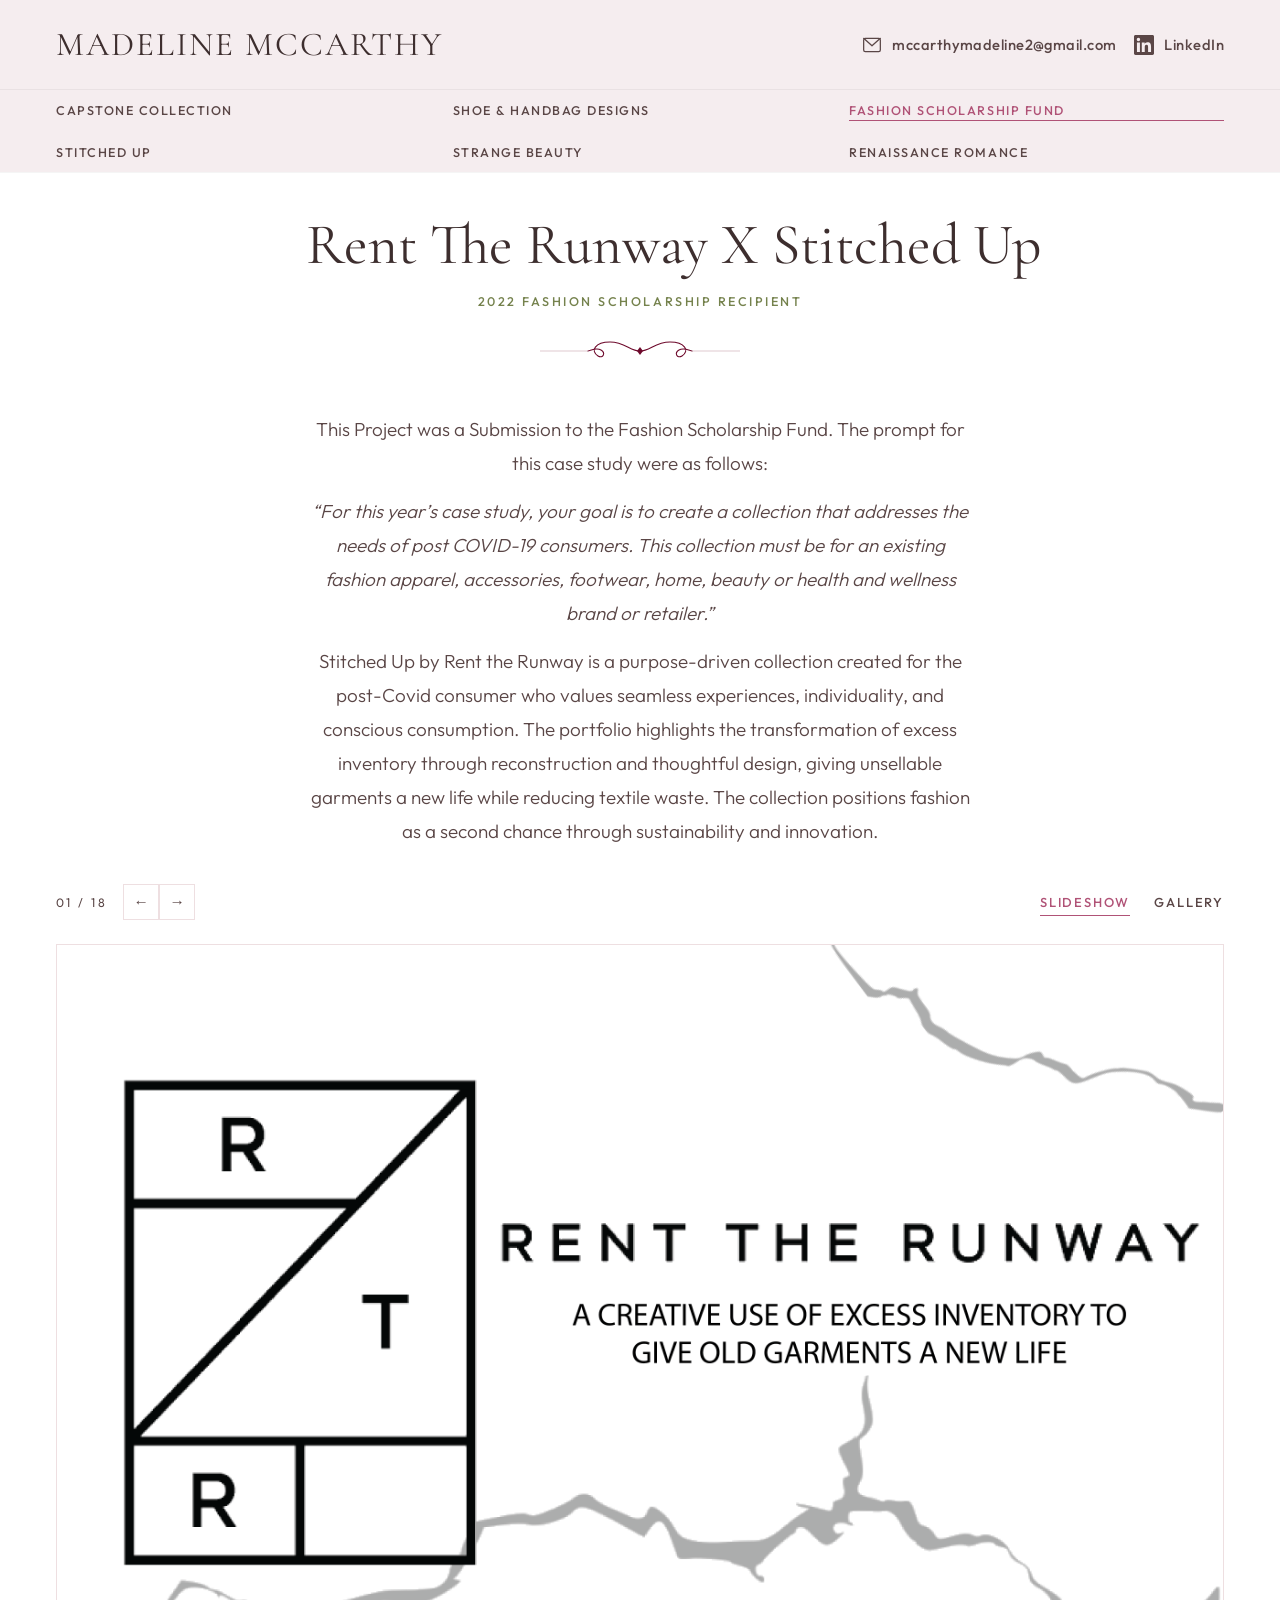
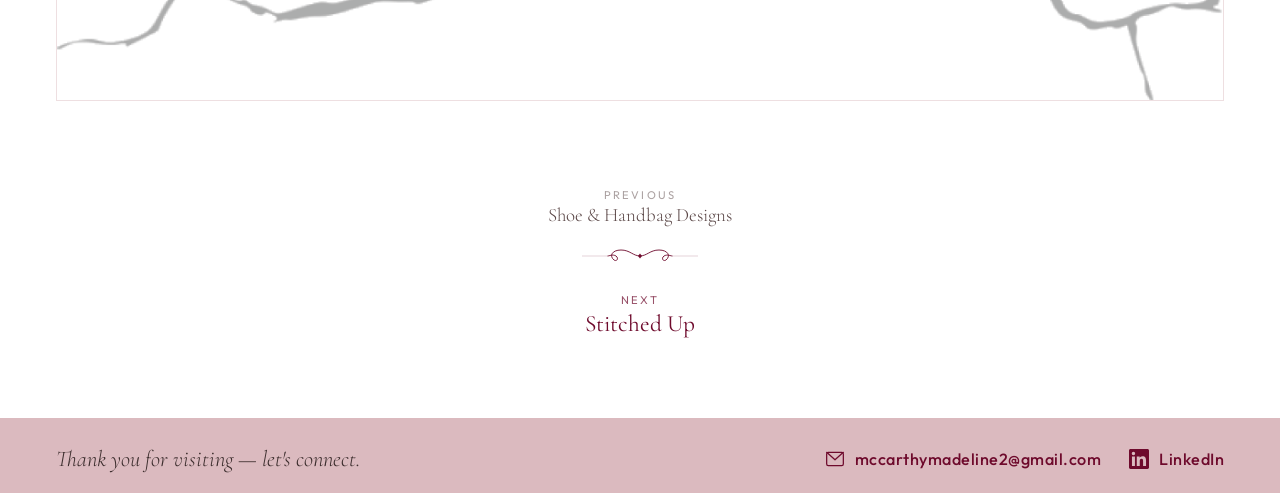
==== commit 3b9565af: "Remove 1x1 view toggle button; gallery first image is full-width with 2-col grid below - Removed the" ====
--- a/fsf-case-study.html
+++ b/fsf-case-study.html
@@ -2,17 +2,440 @@
 <html lang="en">
 <head>
     <meta charset="UTF-8">
-    <meta http-equiv="refresh" content="0;url=under-construction.html">
+    <meta name="viewport" content="width=device-width, initial-scale=1.0">
     <title>Fashion Scholarship Fund — Madeline McCarthy</title>
+    <meta name="description" content="Rent The Runway X Stitched Up — 2022 Fashion Scholarship Recipient. A purpose-driven collection created for the post-Covid consumer.">
     <link rel="preconnect" href="https://fonts.googleapis.com">
     <link rel="preconnect" href="https://fonts.gstatic.com" crossorigin>
-    <link href="https://fonts.googleapis.com/css2?family=Cormorant+Garamond:wght@300;400&family=Outfit:wght@300&display=swap" rel="stylesheet">
+    <link href="https://fonts.googleapis.com/css2?family=Cormorant+Garamond:ital,wght@0,300;0,400;0,500;0,600;1,300;1,400&family=Outfit:wght@300;400;500;600&display=swap" rel="stylesheet">
     <style>
-        body { font-family: 'Outfit', sans-serif; color: #3D2E2E; display: flex; align-items: center; justify-content: center; min-height: 100vh; margin: 0; background: #FFFFFF; }
-        a { color: #6E0A2C; }
+        :root {
+            --gray: #C1BEB9;
+            --gold-fusion: #75824D;
+            --pale-silver: #DBBABF;
+            --china-rose: #B05276;
+            --burgundy: #7D0531;
+
+            --white: #FFFFFF;
+            --blush-whisper: #F5EDEF;
+            --blush-mist: #EEDFE1;
+            --pale-pink: #E8CED2;
+
+            --text-primary: #3D2E2E;
+            --text-body: #5A4646;
+            --text-on-pale: #4A3636;
+            --text-accent: #6E0A2C;
+
+            --section-gap: 80px;
+            --pad: 56px;
+            --max-w: 1400px;
+
+            --font-display: 'Cormorant Garamond', serif;
+            --font-body: 'Outfit', sans-serif;
+            --ease: cubic-bezier(0.25, 0.46, 0.45, 0.94);
+        }
+
+        *, *::before, *::after { margin: 0; padding: 0; box-sizing: border-box; }
+        html { scroll-behavior: smooth; font-size: 112.5%; }
+        body { font-family: var(--font-body); color: var(--text-primary); background: var(--white); overflow-x: hidden; }
+        body.menu-open { overflow: hidden; }
+
+        .site-header { position: fixed; top: 0; left: 0; width: 100%; z-index: 1000; background: var(--blush-whisper); box-shadow: 0 1px 0 rgba(0,0,0,0.04); }
+        .header-top { display: flex; align-items: center; justify-content: space-between; padding: 24px var(--pad); }
+        .header-logo { flex-shrink: 0; }
+        .header-logo a { font-family: var(--font-display); font-size: 1.85rem; font-weight: 400; letter-spacing: 0.06em; color: var(--text-primary); text-decoration: none; text-transform: uppercase; white-space: nowrap; }
+        .site-header.menu-open .header-logo a { color: var(--text-primary); }
+
+        .contact-link { display: flex; align-items: center; gap: 10px; font-family: var(--font-body); font-size: 0.9rem; font-weight: 500; letter-spacing: 0.03em; text-decoration: none; transition: color 0.3s; white-space: nowrap; }
+        .contact-link .c-icon { width: 20px; height: 20px; flex-shrink: 0; }
+
+        .header-contact { display: flex; align-items: center; justify-content: flex-end; gap: 28px; flex-wrap: nowrap; }
+        .header-contact .contact-link { color: var(--text-body); }
+        .header-contact .contact-link:hover { color: var(--china-rose); }
+
+        .header-nav { border-top: 1px solid rgba(0,0,0,0.05); padding: 0 var(--pad); overflow-x: visible; scrollbar-width: none; }
+        .header-nav::-webkit-scrollbar { display: none; }
+        .header-nav ul { display: flex; align-items: center; list-style: none; white-space: nowrap; }
+        .header-nav a { display: block; padding: 15px 20px; font-size: 0.75rem; font-weight: 500; letter-spacing: 0.14em; text-transform: uppercase; color: var(--text-body); text-decoration: none; position: relative; transition: color 0.3s; white-space: nowrap; }
+        .header-nav li:first-child a { padding-left: 0; }
+        .header-nav a::after { content: ''; position: absolute; bottom: 9px; left: 18px; right: 18px; height: 1px; background: var(--china-rose); transform: scaleX(0); transform-origin: left; transition: transform 0.4s var(--ease); }
+        .header-nav li:first-child a::after { left: 0; }
+        .header-nav a:hover::after { transform: scaleX(1); }
+        .header-nav a:hover { color: var(--china-rose); }
+        .header-nav a.active { color: var(--china-rose); }
+        .header-nav a.active::after { transform: scaleX(1); }
+
+        .hamburger { display: none; flex-direction: column; gap: 5px; background: none; border: none; cursor: pointer; padding: 4px; z-index: 1001; }
+        .hamburger span { display: block; width: 24px; height: 1.5px; background: var(--text-primary); transition: all 0.3s; }
+        .site-header.menu-open .hamburger span { background: var(--text-primary); }
+        .hamburger[aria-expanded="true"] span:nth-child(1) { transform: translateY(6.5px) rotate(45deg); }
+        .hamburger[aria-expanded="true"] span:nth-child(2) { opacity: 0; }
+        .hamburger[aria-expanded="true"] span:nth-child(3) { transform: translateY(-6.5px) rotate(-45deg); }
+
+        .content-wrap { max-width: var(--max-w); margin: 0 auto; padding: 0 var(--pad); }
+        .ph { width: 100%; height: 100%; display: flex; align-items: center; justify-content: center; position: relative; overflow: hidden; }
+        .ph img { width: 100%; height: 100%; object-fit: cover; display: block; }
+        .ph-blush { background: linear-gradient(150deg, #eedfe1 0%, #e8ced2 50%, #dbbabf 100%); }
+        .ph-silver { background: linear-gradient(150deg, #e4d2d5 0%, #dbbabf 50%, #d4aeb3 100%); }
+        .ph-light { background: linear-gradient(150deg, #ebe5e0 0%, #e0d6d0 50%, #d8cdc6 100%); }
+
+        .project-hero { padding-top: 140px; text-align: center; }
+        .project-hero-inner { max-width: 780px; margin: 0 auto; padding: 0 var(--pad); }
+        .project-ornament { text-align: center; padding: 28px 0 24px; }
+        .project-ornament svg { display: inline-block; }
+        .project-hero h1 { font-family: var(--font-display); font-size: 3.2rem; font-weight: 400; color: var(--text-primary); line-height: 1.18; margin-bottom: 8px; white-space: nowrap; }
+        .project-tag { display: inline-block; font-size: 0.7rem; font-weight: 500; letter-spacing: 0.2em; text-transform: uppercase; color: var(--gold-fusion); }
+
+        .project-summary { max-width: 780px; margin: 0 auto; padding: 20px var(--pad) 0; text-align: center; }
+        .project-summary p { font-size: 1.05rem; font-weight: 300; color: var(--text-body); line-height: 1.8; margin-bottom: 14px; }
+        .project-summary p:last-child { margin-bottom: 0; }
+        .project-summary .quote { font-style: italic; }
+
+        .project-toolbar { display: flex; align-items: center; justify-content: space-between; padding: 36px 0 24px; }
+        .project-toolbar-controls { display: flex; align-items: center; gap: 16px; }
+        .project-toolbar-counter { font-size: 0.68rem; letter-spacing: 0.2em; text-transform: uppercase; color: var(--text-body); }
+        .project-toolbar-arrows { display: flex; gap: 1px; }
+        .toolbar-arrow { width: 36px; height: 36px; border: 1px solid var(--blush-mist); background: transparent; color: var(--text-body); cursor: pointer; display: flex; align-items: center; justify-content: center; font-size: 0.85rem; transition: all 0.3s; }
+        .toolbar-arrow:hover { background: var(--blush-mist); color: var(--text-accent); border-color: var(--pale-pink); }
+        .toolbar-arrow + .toolbar-arrow { margin-left: -1px; }
+
+        .view-toggle { display: flex; gap: 24px; }
+        .view-btn { background: none; border: none; font-family: var(--font-body); font-size: 0.72rem; font-weight: 500; letter-spacing: 0.14em; text-transform: uppercase; color: var(--text-body); cursor: pointer; padding: 6px 0; position: relative; transition: color 0.3s; }
+        .view-btn::after { content: ''; position: absolute; bottom: 0; left: 0; right: 0; height: 1px; background: var(--china-rose); transform: scaleX(0); transform-origin: left; transition: transform 0.3s var(--ease); }
+        .view-btn.active { color: var(--china-rose); }
+        .view-btn.active::after { transform: scaleX(1); }
+        .view-btn:hover { color: var(--china-rose); }
+
+        .project-display-wrap { padding-bottom: var(--section-gap); }
+        .project-slideshow { position: relative; max-width: var(--max-w); margin: 0 auto; background: var(--blush-whisper); border: 1px solid var(--blush-mist); overflow: hidden; }
+        .project-slide-container { position: relative; width: 100%; aspect-ratio: 17 / 11; }
+        .project-slide { position: absolute; inset: 0; opacity: 0; z-index: 0; transition: opacity 0.8s var(--ease); }
+        .project-slide.active { opacity: 1; z-index: 1; }
+        .project-slide img { width: 100%; height: 100%; object-fit: contain; display: block; }
+
+        .project-gallery { max-width: var(--max-w); margin: 0 auto; }
+        .gallery-grid { display: grid; grid-template-columns: 1fr 1fr; gap: 24px; }
+        .gallery-grid .gallery-item:first-child { grid-column: 1 / -1; }
+        .gallery-item { border: 1px solid var(--blush-mist); overflow: hidden; background: var(--blush-whisper); }
+        .gallery-item img { width: 100%; display: block; }
+
+        .project-pager { display: flex; flex-direction: column; align-items: center; gap: 0; max-width: var(--max-w); margin: 0 auto; padding: 0 0 var(--section-gap); text-align: center; }
+        .project-pager .pager-label { font-size: 0.62rem; letter-spacing: 0.2em; text-transform: uppercase; margin-bottom: 6px; }
+        .project-pager .pager-title { display: block; font-family: var(--font-display); text-decoration: none; }
+        .project-pager .pager-divider { margin: 22px auto; line-height: 0; }
+        .project-pager .pager-divider svg { display: inline-block; }
+        .pager-prev { text-decoration: none; transition: color 0.3s; }
+        .pager-prev .pager-label { color: var(--text-body); opacity: 0.5; }
+        .pager-prev .pager-title { font-size: 1.05rem; font-weight: 300; color: var(--text-body); }
+        .pager-prev:hover .pager-title { color: var(--china-rose); }
+        .pager-next { text-decoration: none; transition: color 0.3s; }
+        .pager-next .pager-label { color: var(--text-accent); opacity: 0.7; }
+        .pager-next .pager-title { font-size: 1.3rem; font-weight: 400; color: var(--text-accent); }
+        .pager-next:hover .pager-title { color: var(--china-rose); }
+
+        .site-footer { background: var(--pale-silver); padding: 24px var(--pad); }
+        .footer-inner { display: flex; align-items: center; justify-content: space-between; }
+        .footer-message p { font-family: var(--font-display); font-size: 1.25rem; font-weight: 300; font-style: italic; color: var(--text-primary); line-height: 1.5; white-space: nowrap; }
+        .footer-contact { display: flex; align-items: center; gap: 28px; flex-shrink: 0; }
+        .footer-contact .contact-link { color: var(--text-accent); }
+        .footer-contact .contact-link:hover { color: var(--china-rose); }
+
+        .reveal { opacity: 0; transform: translateY(24px); transition: opacity 0.7s var(--ease), transform 0.7s var(--ease); }
+        .reveal.visible { opacity: 1; transform: translateY(0); }
+
+        @media (max-width: 1400px) {
+            .header-top { gap: 12px 20px; }
+            .header-contact { gap: 10px 18px; }
+            .header-contact .contact-link { font-size: 0.82rem; }
+            .header-nav ul { display: grid; grid-template-columns: repeat(3, minmax(0, 1fr)); column-gap: 22px; row-gap: 2px; white-space: normal; }
+            .header-nav li { min-width: 0; }
+            .header-nav a { padding: 12px 0; font-size: 0.7rem; letter-spacing: 0.12em; white-space: normal; }
+            .header-nav a::after { left: 0; right: 0; }
+        }
+        @media (max-width: 1024px) { :root { --pad: 42px; --section-gap: 56px; } }
+        @media (max-width: 1040px) {
+            .header-contact { gap: 8px 12px; }
+            .header-contact .contact-link { font-size: 0.76rem; }
+            .header-nav ul { grid-template-columns: repeat(2, minmax(0, 1fr)); column-gap: 16px; }
+            .header-nav a { font-size: 0.68rem; }
+        }
+        @media (max-width: 860px) { .header-contact { display: none; } .header-top { padding: 18px var(--pad); } }
+        @media (max-width: 680px) {
+            .hamburger { display: flex; }
+            .header-contact, .header-nav { display: none; }
+            .header-nav.open { display: flex; flex-direction: column; justify-content: flex-start; position: fixed; top: 0; left: 0; width: 100%; height: 100vh; background: var(--white); padding: 90px 28px 32px; border: none; z-index: 999; overflow-y: auto; }
+            .header-nav.open ul { display: flex; flex-direction: column; align-items: flex-start; width: 100%; }
+            .header-nav.open li { width: 100%; }
+            .header-nav.open a { font-size: 0.92rem; padding: 14px 0; color: var(--text-primary) !important; }
+            .header-nav.open a::after { display: none; }
+            .header-nav.open .mobile-contact { display: flex !important; flex-direction: column; align-items: flex-start; gap: 14px; margin-top: auto; padding-top: 24px; border-top: 1px solid var(--pale-pink); width: 100%; }
+            .header-nav.open .mobile-contact .contact-link { display: flex; flex-direction: row; align-items: center; color: var(--text-primary) !important; font-size: 0.8rem; gap: 10px; line-height: 1.2; white-space: normal; }
+            .header-nav.open .mobile-contact .contact-link::after { display: none; }
+            .header-nav.open .mobile-contact .c-icon { filter: none; width: 20px; height: 20px; flex-shrink: 0; }
+        }
+        @media (max-width: 768px) {
+            :root { --pad: 28px; --section-gap: 48px; }
+            .project-hero h1 { font-size: 2.4rem; }
+            .project-ornament { padding: 20px 0 18px; }
+            .project-ornament svg { width: 180px; }
+            .project-summary { padding-top: 14px; }
+            .project-slide-container { aspect-ratio: 17 / 11; }
+            .gallery-grid { grid-template-columns: 1fr; gap: 16px; }
+            .project-toolbar { flex-wrap: wrap; gap: 12px; }
+            .site-footer { padding: 24px var(--pad); }
+            .footer-inner { flex-direction: column; align-items: center; gap: 18px; text-align: center; }
+            .footer-message p { white-space: normal; }
+            .footer-contact { flex-direction: column; align-items: center; gap: 10px; }
+        }
     </style>
 </head>
-<body>
-    <p>Redirecting&hellip; <a href="under-construction.html">Click here</a> if not redirected.</p>
+<body class="project-page">
+
+    <!-- HEADER -->
+    <header class="site-header" id="siteHeader">
+        <div class="header-top">
+            <div class="header-logo"><a href="index.html">Madeline McCarthy</a></div>
+            <div class="header-contact">
+                <a href="mailto:mccarthymadeline2@gmail.com" class="contact-link">
+                    <svg class="c-icon" viewBox="0 0 24 24" fill="none" stroke="currentColor" stroke-width="1.5" stroke-linecap="round" stroke-linejoin="round"><rect x="2" y="4" width="20" height="16" rx="2"/><path d="M22 4L12 13L2 4"/></svg>
+                    mccarthymadeline2@gmail.com
+                </a>
+                <a href="https://www.linkedin.com/in/madeline-mccarthy-31020b167" target="_blank" class="contact-link">
+                    <svg class="c-icon" viewBox="0 0 24 24" fill="currentColor"><path d="M20.447 20.452h-3.554v-5.569c0-1.328-.027-3.037-1.852-3.037-1.853 0-2.136 1.445-2.136 2.939v5.667H9.351V9h3.414v1.561h.046c.477-.9 1.637-1.85 3.37-1.85 3.601 0 4.267 2.37 4.267 5.455v6.286zM5.337 7.433a2.062 2.062 0 01-2.063-2.065 2.064 2.064 0 112.063 2.065zm1.782 13.019H3.555V9h3.564v11.452zM22.225 0H1.771C.792 0 0 .774 0 1.729v20.542C0 23.227.792 24 1.771 24h20.451C23.2 24 24 23.227 24 22.271V1.729C24 .774 23.2 0 22.222 0h.003z"/></svg>
+                    LinkedIn
+                </a>
+            </div>
+            <button class="hamburger" id="hamburger" type="button" aria-label="Open menu" aria-controls="headerNav" aria-expanded="false"><span></span><span></span><span></span></button>
+        </div>
+        <nav class="header-nav" id="headerNav">
+            <ul>
+                <li><a href="senior-thesis.html">Capstone Collection</a></li>
+                <li><a href="shoe-handbag.html">Shoe &amp; Handbag Designs</a></li>
+                <li><a href="fsf-case-study.html" class="active">Fashion Scholarship Fund</a></li>
+                <li><a href="stitched-up.html">Stitched Up</a></li>
+                <li><a href="strange-beauty.html">Strange Beauty</a></li>
+                <li><a href="renaissance-romance.html">Renaissance Romance</a></li>
+            </ul>
+            <div class="mobile-contact" style="display:none">
+                <a href="mailto:mccarthymadeline2@gmail.com" class="contact-link">
+                    <svg class="c-icon" viewBox="0 0 24 24" fill="none" stroke="currentColor" stroke-width="1.5" stroke-linecap="round" stroke-linejoin="round"><rect x="2" y="4" width="20" height="16" rx="2"/><path d="M22 4L12 13L2 4"/></svg>
+                    mccarthymadeline2@gmail.com
+                </a>
+                <a href="https://www.linkedin.com/in/madeline-mccarthy-31020b167" target="_blank" class="contact-link">
+                    <svg class="c-icon" viewBox="0 0 24 24" fill="currentColor"><path d="M20.447 20.452h-3.554v-5.569c0-1.328-.027-3.037-1.852-3.037-1.853 0-2.136 1.445-2.136 2.939v5.667H9.351V9h3.414v1.561h.046c.477-.9 1.637-1.85 3.37-1.85 3.601 0 4.267 2.37 4.267 5.455v6.286zM5.337 7.433a2.062 2.062 0 01-2.063-2.065 2.064 2.064 0 112.063 2.065zm1.782 13.019H3.555V9h3.564v11.452zM22.225 0H1.771C.792 0 0 .774 0 1.729v20.542C0 23.227.792 24 1.771 24h20.451C23.2 24 24 23.227 24 22.271V1.729C24 .774 23.2 0 22.222 0h.003z"/></svg>
+                    LinkedIn
+                </a>
+            </div>
+        </nav>
+    </header>
+
+    <!-- PROJECT HERO BANNER -->
+    <section class="project-hero">
+        <div class="project-hero-inner">
+            <h1>Rent The Runway X Stitched Up</h1>
+            <span class="project-tag">2022 Fashion Scholarship Recipient</span>
+        </div>
+    </section>
+
+    <!-- ORNAMENTAL DIVIDER -->
+    <div class="project-ornament">
+        <svg width="260" height="24" viewBox="0 0 260 24" fill="none" xmlns="http://www.w3.org/2000/svg">
+            <line x1="30" y1="12" x2="78" y2="12" stroke="#6E0A2C" stroke-width="0.5" opacity="0.45"/>
+            <path d="M130 12 C120 12, 115 3, 100 3 C85 3, 80 12, 88 17 C93 20, 96 14, 91 11 C86 8, 80 12, 78 12" stroke="#6E0A2C" stroke-width="1.1" stroke-linecap="round" fill="none"/>
+            <path d="M130 12 C140 12, 145 3, 160 3 C175 3, 180 12, 172 17 C167 20, 164 14, 169 11 C174 8, 180 12, 182 12" stroke="#6E0A2C" stroke-width="1.1" stroke-linecap="round" fill="none"/>
+            <line x1="182" y1="12" x2="230" y2="12" stroke="#6E0A2C" stroke-width="0.5" opacity="0.45"/>
+            <path d="M127 12 L130 8 L133 12 L130 16 Z" fill="#6E0A2C"/>
+        </svg>
+    </div>
+
+    <!-- PROJECT SUMMARY -->
+    <div class="content-wrap">
+        <div class="project-summary reveal">
+            <p>This Project was a Submission to the Fashion Scholarship Fund. The prompt for this case study were as follows:</p>
+            <p class="quote">&ldquo;For this year&rsquo;s case study, your goal is to create a collection that addresses the needs of post COVID-19 consumers. This collection must be for an existing fashion apparel, accessories, footwear, home, beauty or health and wellness brand or retailer.&rdquo;</p>
+            <p>Stitched Up by Rent the Runway is a purpose-driven collection created for the post-Covid consumer who values seamless experiences, individuality, and conscious consumption. The portfolio highlights the transformation of excess inventory through reconstruction and thoughtful design, giving unsellable garments a new life while reducing textile waste. The collection positions fashion as a second chance through sustainability and innovation.</p>
+        </div>
+    </div>
+
+    <!-- TOOLBAR + SLIDESHOW / GALLERY -->
+    <div class="content-wrap project-display-wrap">
+        <div class="project-toolbar">
+            <div class="project-toolbar-controls" id="toolbarControls">
+                <span class="project-toolbar-counter" id="projectCounter">01 / 18</span>
+                <div class="project-toolbar-arrows">
+                    <button class="toolbar-arrow" id="projectPrev" aria-label="Previous slide">&#8592;</button>
+                    <button class="toolbar-arrow" id="projectNext" aria-label="Next slide">&#8594;</button>
+                </div>
+            </div>
+            <div class="view-toggle" id="viewToggle">
+                <button class="view-btn active" data-view="slideshow">Slideshow</button>
+                <button class="view-btn" data-view="gallery">Gallery</button>
+            </div>
+        </div>
+
+        <div class="project-slideshow" id="projectSS">
+            <div class="project-slide-container" id="slideContainer">
+                <div class="project-slide active"><img src="images/fsf-case-study/01_MGM_RTR_X_FSF_Title.png" alt="Fashion Scholarship Fund — Title"></div>
+                <div class="project-slide"><img src="images/fsf-case-study/02_MGM_RTR_X_FSF_Executive_Summary.png" alt="Fashion Scholarship Fund — Executive Summary"></div>
+                <div class="project-slide"><img src="images/fsf-case-study/03_MGM_RTR_X_FSF_Power_Of_Renting.png" alt="Fashion Scholarship Fund — Power Of Renting"></div>
+                <div class="project-slide"><img src="images/fsf-case-study/04_MGM_RTR_X_FSF_Rise_Of_Rental.png" alt="Fashion Scholarship Fund — Rise Of Rental"></div>
+                <div class="project-slide"><img src="images/fsf-case-study/05_MGM_RTR_X_FSF_RTR_X_Thred_Up.png" alt="Fashion Scholarship Fund — RTR X Thred Up"></div>
+                <div class="project-slide"><img src="images/fsf-case-study/06_MGM_RTR_X_FSF_Stitched_Up_X_RTR.png" alt="Fashion Scholarship Fund — Stitched Up X RTR"></div>
+                <div class="project-slide"><img src="images/fsf-case-study/07_MGM_RTR_X_FSF_Inspo_Board.png" alt="Fashion Scholarship Fund — Inspo Board"></div>
+                <div class="project-slide"><img src="images/fsf-case-study/08_MGM_RTR_X_FSF_Material_Color.png" alt="Fashion Scholarship Fund — Material Color"></div>
+                <div class="project-slide"><img src="images/fsf-case-study/09_MGM_RTR_X_FSF_Print_Pattern.png" alt="Fashion Scholarship Fund — Print Pattern"></div>
+                <div class="project-slide"><img src="images/fsf-case-study/10_MGM_RTR_X_FSF_Looks_1.png" alt="Fashion Scholarship Fund — Looks 1"></div>
+                <div class="project-slide"><img src="images/fsf-case-study/11_MGM_RTR_X_FSF_Looks_2.png" alt="Fashion Scholarship Fund — Looks 2"></div>
+                <div class="project-slide"><img src="images/fsf-case-study/12_MGM_RTR_X_FSF_Looks_3.png" alt="Fashion Scholarship Fund — Looks 3"></div>
+                <div class="project-slide"><img src="images/fsf-case-study/13_MGM_RTR_X_FSF_Flats.png" alt="Fashion Scholarship Fund — Flats"></div>
+                <div class="project-slide"><img src="images/fsf-case-study/14_MGM_RTR_X_FSF_Marketing_Strategy.png" alt="Fashion Scholarship Fund — Marketing Strategy"></div>
+                <div class="project-slide"><img src="images/fsf-case-study/15_MGM_RTR_X_FSF_RTR_Expansion_Into_Resale.png" alt="Fashion Scholarship Fund — RTR Expansion Into Resale"></div>
+                <div class="project-slide"><img src="images/fsf-case-study/16_MGM_RTR_X_FSF_Impact_Of_Covid_On_Rental.png" alt="Fashion Scholarship Fund — Impact Of Covid On Rental"></div>
+                <div class="project-slide"><img src="images/fsf-case-study/17_MGM_RTR_X_FSF_How_Is_RTR_Doing_Now.png" alt="Fashion Scholarship Fund — How Is RTR Doing Now"></div>
+                <div class="project-slide"><img src="images/fsf-case-study/18_MGM_RTR_X_FSF_Works_Cited.png" alt="Fashion Scholarship Fund — Works Cited"></div>
+            </div>
+        </div>
+
+        <div class="project-gallery" id="projectGallery" style="display:none">
+            <div class="gallery-grid" id="galleryGrid">
+                <div class="gallery-item"><img src="images/fsf-case-study/01_MGM_RTR_X_FSF_Title.png" alt="Fashion Scholarship Fund — Title"></div>
+                <div class="gallery-item"><img src="images/fsf-case-study/02_MGM_RTR_X_FSF_Executive_Summary.png" alt="Fashion Scholarship Fund — Executive Summary"></div>
+                <div class="gallery-item"><img src="images/fsf-case-study/03_MGM_RTR_X_FSF_Power_Of_Renting.png" alt="Fashion Scholarship Fund — Power Of Renting"></div>
+                <div class="gallery-item"><img src="images/fsf-case-study/04_MGM_RTR_X_FSF_Rise_Of_Rental.png" alt="Fashion Scholarship Fund — Rise Of Rental"></div>
+                <div class="gallery-item"><img src="images/fsf-case-study/05_MGM_RTR_X_FSF_RTR_X_Thred_Up.png" alt="Fashion Scholarship Fund — RTR X Thred Up"></div>
+                <div class="gallery-item"><img src="images/fsf-case-study/06_MGM_RTR_X_FSF_Stitched_Up_X_RTR.png" alt="Fashion Scholarship Fund — Stitched Up X RTR"></div>
+                <div class="gallery-item"><img src="images/fsf-case-study/07_MGM_RTR_X_FSF_Inspo_Board.png" alt="Fashion Scholarship Fund — Inspo Board"></div>
+                <div class="gallery-item"><img src="images/fsf-case-study/08_MGM_RTR_X_FSF_Material_Color.png" alt="Fashion Scholarship Fund — Material Color"></div>
+                <div class="gallery-item"><img src="images/fsf-case-study/09_MGM_RTR_X_FSF_Print_Pattern.png" alt="Fashion Scholarship Fund — Print Pattern"></div>
+                <div class="gallery-item"><img src="images/fsf-case-study/10_MGM_RTR_X_FSF_Looks_1.png" alt="Fashion Scholarship Fund — Looks 1"></div>
+                <div class="gallery-item"><img src="images/fsf-case-study/11_MGM_RTR_X_FSF_Looks_2.png" alt="Fashion Scholarship Fund — Looks 2"></div>
+                <div class="gallery-item"><img src="images/fsf-case-study/12_MGM_RTR_X_FSF_Looks_3.png" alt="Fashion Scholarship Fund — Looks 3"></div>
+                <div class="gallery-item"><img src="images/fsf-case-study/13_MGM_RTR_X_FSF_Flats.png" alt="Fashion Scholarship Fund — Flats"></div>
+                <div class="gallery-item"><img src="images/fsf-case-study/14_MGM_RTR_X_FSF_Marketing_Strategy.png" alt="Fashion Scholarship Fund — Marketing Strategy"></div>
+                <div class="gallery-item"><img src="images/fsf-case-study/15_MGM_RTR_X_FSF_RTR_Expansion_Into_Resale.png" alt="Fashion Scholarship Fund — RTR Expansion Into Resale"></div>
+                <div class="gallery-item"><img src="images/fsf-case-study/16_MGM_RTR_X_FSF_Impact_Of_Covid_On_Rental.png" alt="Fashion Scholarship Fund — Impact Of Covid On Rental"></div>
+                <div class="gallery-item"><img src="images/fsf-case-study/17_MGM_RTR_X_FSF_How_Is_RTR_Doing_Now.png" alt="Fashion Scholarship Fund — How Is RTR Doing Now"></div>
+                <div class="gallery-item"><img src="images/fsf-case-study/18_MGM_RTR_X_FSF_Works_Cited.png" alt="Fashion Scholarship Fund — Works Cited"></div>
+            </div>
+        </div>
+    </div>
+
+    <!-- PROJECT PAGER -->
+    <div class="content-wrap">
+        <div class="project-pager">
+            <a href="shoe-handbag.html" class="pager-prev">
+                <span class="pager-label">Previous</span>
+                <span class="pager-title">Shoe &amp; Handbag Designs</span>
+            </a>
+            <div class="pager-divider">
+                <svg width="140" height="16" viewBox="0 0 140 16" fill="none" xmlns="http://www.w3.org/2000/svg">
+                    <line x1="12" y1="8" x2="38" y2="8" stroke="#6E0A2C" stroke-width="0.5" opacity="0.35"/>
+                    <path d="M70 8 C63 8, 60 2, 51 2 C42 2, 39 8, 44 12 C47 14, 49 10, 46 8 C43 6, 39 8, 38 8" stroke="#6E0A2C" stroke-width="0.9" stroke-linecap="round" fill="none"/>
+                    <path d="M70 8 C77 8, 80 2, 89 2 C98 2, 101 8, 96 12 C93 14, 91 10, 94 8 C97 6, 101 8, 102 8" stroke="#6E0A2C" stroke-width="0.9" stroke-linecap="round" fill="none"/>
+                    <line x1="102" y1="8" x2="128" y2="8" stroke="#6E0A2C" stroke-width="0.5" opacity="0.35"/>
+                    <path d="M68 8 L70 5.5 L72 8 L70 10.5 Z" fill="#6E0A2C"/>
+                </svg>
+            </div>
+            <a href="stitched-up.html" class="pager-next">
+                <span class="pager-label">Next</span>
+                <span class="pager-title">Stitched Up</span>
+            </a>
+        </div>
+    </div>
+
+    <!-- FOOTER -->
+    <footer class="site-footer">
+        <div class="footer-inner">
+            <div class="footer-message"><p>Thank you for visiting — let's connect.</p></div>
+            <div class="footer-contact">
+                <a href="mailto:mccarthymadeline2@gmail.com" class="contact-link">
+                    <svg class="c-icon" viewBox="0 0 24 24" fill="none" stroke="currentColor" stroke-width="1.5" stroke-linecap="round" stroke-linejoin="round"><rect x="2" y="4" width="20" height="16" rx="2"/><path d="M22 4L12 13L2 4"/></svg>
+                    mccarthymadeline2@gmail.com
+                </a>
+                <a href="https://www.linkedin.com/in/madeline-mccarthy-31020b167" target="_blank" class="contact-link">
+                    <svg class="c-icon" viewBox="0 0 24 24" fill="currentColor"><path d="M20.447 20.452h-3.554v-5.569c0-1.328-.027-3.037-1.852-3.037-1.853 0-2.136 1.445-2.136 2.939v5.667H9.351V9h3.414v1.561h.046c.477-.9 1.637-1.85 3.37-1.85 3.601 0 4.267 2.37 4.267 5.455v6.286zM5.337 7.433a2.062 2.062 0 01-2.063-2.065 2.064 2.064 0 112.063 2.065zm1.782 13.019H3.555V9h3.564v11.452zM22.225 0H1.771C.792 0 0 .774 0 1.729v20.542C0 23.227.792 24 1.771 24h20.451C23.2 24 24 23.227 24 22.271V1.729C24 .774 23.2 0 22.222 0h.003z"/></svg>
+                    LinkedIn
+                </a>
+            </div>
+        </div>
+    </footer>
+
+    <script>
+        (function() {
+            var allExts = ['.jpg','.jpeg','.png','.webp','.gif','.svg','.JPG','.JPEG','.PNG','.WEBP','.GIF'];
+            document.querySelectorAll('img[src]').forEach(function(img) {
+                var base = img.src.replace(/\.[^/.]+$/, '');
+                var cur = (img.src.match(/\.[^/.]+$/) || [])[0];
+                var exts = allExts.filter(function(e) { return e !== cur; });
+                var i = 0;
+                img.onerror = function() { if (i < exts.length) img.src = base + exts[i++]; };
+            });
+        })();
+
+        function slideshow(slides, counterEl) {
+            var i = 0, n = slides.length;
+            function go(to) {
+                i = ((to % n) + n) % n;
+                slides.forEach(function(s) { s.classList.remove('active'); });
+                slides[i].classList.add('active');
+                if (counterEl) counterEl.textContent = String(i+1).padStart(2,'0') + ' / ' + String(n).padStart(2,'0');
+            }
+            return { next: function() { go(i+1); }, prev: function() { go(i-1); } };
+        }
+
+        var ss = slideshow(document.querySelectorAll('.project-slide'), document.getElementById('projectCounter'));
+        document.getElementById('projectNext').addEventListener('click', function() { ss.next(); });
+        document.getElementById('projectPrev').addEventListener('click', function() { ss.prev(); });
+        document.addEventListener('keydown', function(e) {
+            if (document.getElementById('projectSS').style.display !== 'none') {
+                if (e.key === 'ArrowRight') ss.next();
+                if (e.key === 'ArrowLeft') ss.prev();
+            }
+        });
+
+        (function() {
+            var toggle = document.getElementById('viewToggle');
+            var ssEl = document.getElementById('projectSS');
+            var galEl = document.getElementById('projectGallery');
+            var controlsEl = document.getElementById('toolbarControls');
+            var btns = toggle.querySelectorAll('.view-btn');
+            btns.forEach(function(btn) {
+                btn.addEventListener('click', function() {
+                    var view = btn.getAttribute('data-view');
+                    btns.forEach(function(b) { b.classList.remove('active'); });
+                    btn.classList.add('active');
+                    if (view === 'slideshow') {
+                        ssEl.style.display = ''; galEl.style.display = 'none'; controlsEl.style.display = '';
+                    } else {
+                        ssEl.style.display = 'none'; galEl.style.display = ''; controlsEl.style.display = 'none';
+                    }
+                });
+            });
+        })();
+
+        var hdr = document.getElementById('siteHeader');
+        function adjustHeroPadding() { var hero = document.querySelector('.project-hero'); hero.style.paddingTop = (hdr.offsetHeight + 40) + 'px'; }
+        adjustHeroPadding();
+        window.addEventListener('resize', adjustHeroPadding);
+
+        var menuBtn = document.getElementById('hamburger');
+        var menuNav = document.getElementById('headerNav');
+        var mobileMenuBreakpoint = 680;
+        function isMobileMenuViewport() { return window.innerWidth <= mobileMenuBreakpoint; }
+        function setMobileMenu(open) {
+            menuNav.classList.toggle('open', open); hdr.classList.toggle('menu-open', open);
+            document.body.classList.toggle('menu-open', open && isMobileMenuViewport());
+            menuBtn.setAttribute('aria-expanded', String(open));
+            menuBtn.setAttribute('aria-label', open ? 'Close menu' : 'Open menu');
+        }
+        menuBtn.addEventListener('click', function() { setMobileMenu(!menuNav.classList.contains('open')); });
+        menuNav.querySelectorAll('a').forEach(function(link) { link.addEventListener('click', function() { setMobileMenu(false); }); });
+        document.addEventListener('keydown', function(e) { if (e.key === 'Escape' && menuNav.classList.contains('open')) setMobileMenu(false); });
+        document.addEventListener('click', function(e) { if (!menuNav.classList.contains('open') || !isMobileMenuViewport()) return; if (menuNav.contains(e.target) || menuBtn.contains(e.target)) return; setMobileMenu(false); });
+        window.addEventListener('resize', function() { if (!isMobileMenuViewport() && menuNav.classList.contains('open')) setMobileMenu(false); });
+
+        var obs = new IntersectionObserver(function(es) { es.forEach(function(e) { if (e.isIntersecting) e.target.classList.add('visible'); }); }, { threshold: 0.1 });
+        document.querySelectorAll('.reveal').forEach(function(el) { obs.observe(el); });
+    </script>
 </body>
 </html>
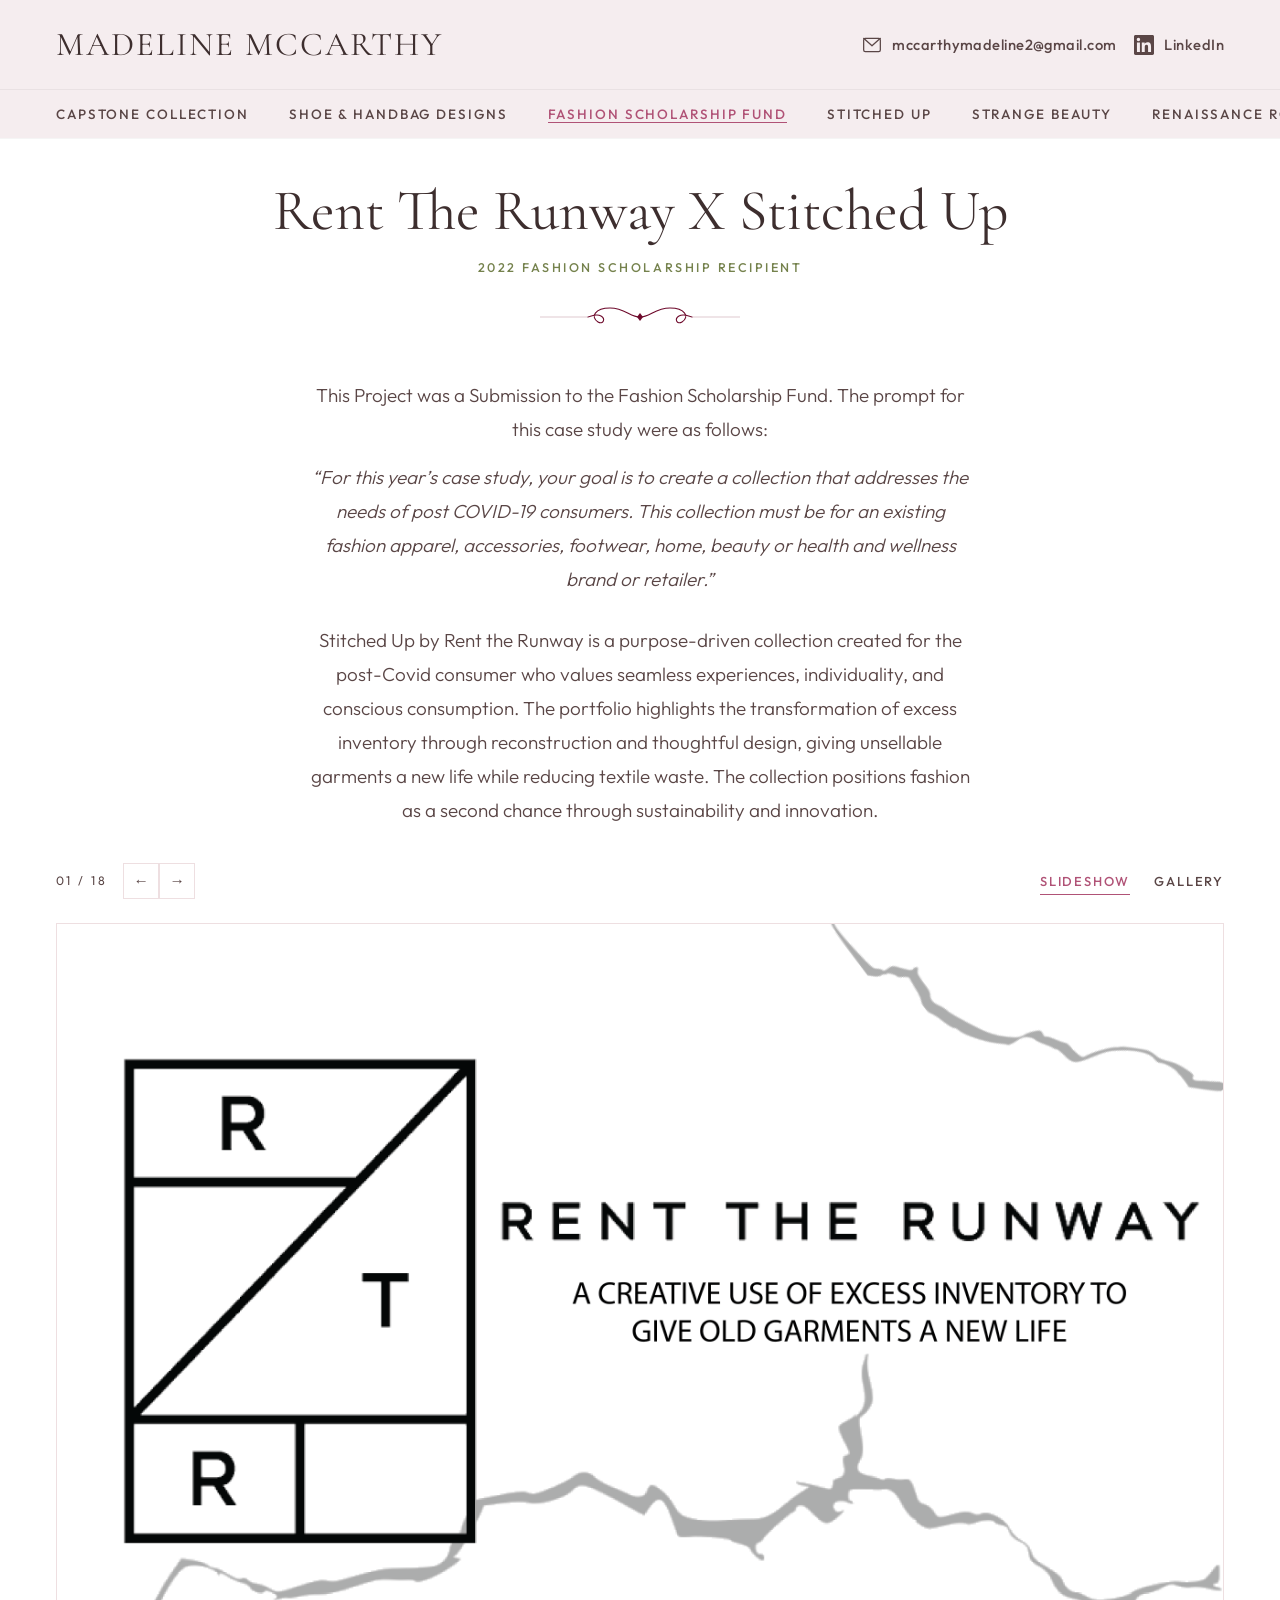
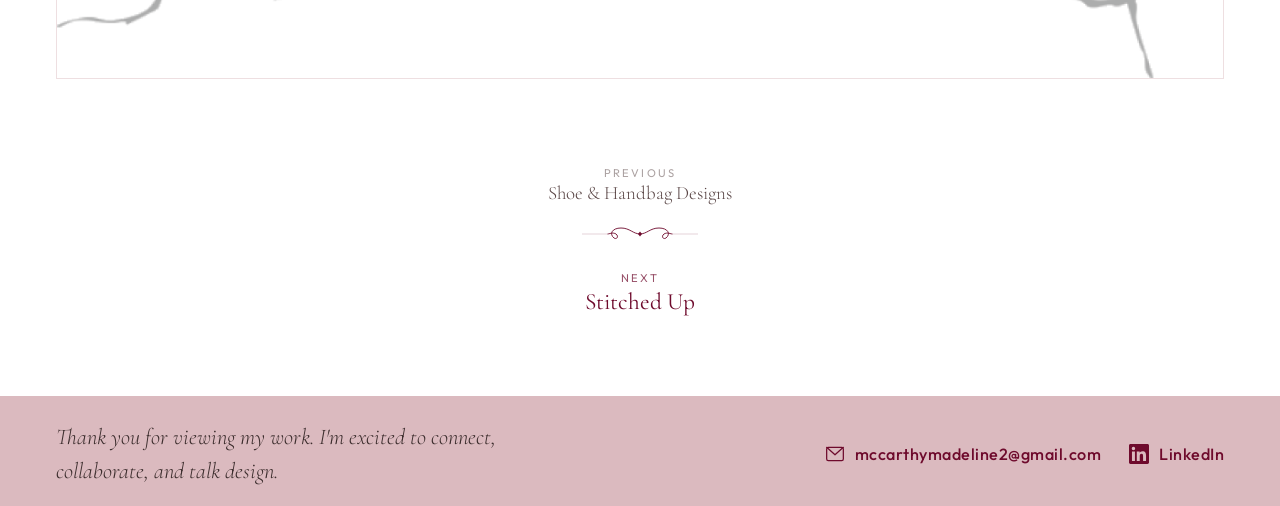
==== commit a1a28e70: "prelaunch" ====
--- a/fsf-case-study.html
+++ b/fsf-case-study.html
@@ -56,14 +56,15 @@
         .header-nav { border-top: 1px solid rgba(0,0,0,0.05); padding: 0 var(--pad); overflow-x: visible; scrollbar-width: none; }
         .header-nav::-webkit-scrollbar { display: none; }
         .header-nav ul { display: flex; align-items: center; list-style: none; white-space: nowrap; }
-        .header-nav a { display: block; padding: 15px 20px; font-size: 0.75rem; font-weight: 500; letter-spacing: 0.14em; text-transform: uppercase; color: var(--text-body); text-decoration: none; position: relative; transition: color 0.3s; white-space: nowrap; }
+        .header-nav li { width: fit-content; }
+        .header-nav a { display: table; padding: 15px 20px; font-size: 0.75rem; font-weight: 500; letter-spacing: 0.14em; text-transform: uppercase; color: var(--text-body); text-decoration: none; position: relative; transition: color 0.3s; white-space: nowrap; }
         .header-nav li:first-child a { padding-left: 0; }
-        .header-nav a::after { content: ''; position: absolute; bottom: 9px; left: 18px; right: 18px; height: 1px; background: var(--china-rose); transform: scaleX(0); transform-origin: left; transition: transform 0.4s var(--ease); }
-        .header-nav li:first-child a::after { left: 0; }
-        .header-nav a:hover::after { transform: scaleX(1); }
+        .header-nav a span { position: relative; display: inline-block; }
+        .header-nav a span::after { content: ''; position: absolute; bottom: 0; left: 0; right: 0; height: 1px; background: var(--china-rose); transform: scaleX(0); transform-origin: left; transition: transform 0.4s var(--ease); }
         .header-nav a:hover { color: var(--china-rose); }
+        .header-nav a:hover span::after { transform: scaleX(1); }
         .header-nav a.active { color: var(--china-rose); }
-        .header-nav a.active::after { transform: scaleX(1); }
+        .header-nav a.active span::after { transform: scaleX(1); }
 
         .hamburger { display: none; flex-direction: column; gap: 5px; background: none; border: none; cursor: pointer; padding: 4px; z-index: 1001; }
         .hamburger span { display: block; width: 24px; height: 1.5px; background: var(--text-primary); transition: all 0.3s; }
@@ -80,16 +81,20 @@
         .ph-light { background: linear-gradient(150deg, #ebe5e0 0%, #e0d6d0 50%, #d8cdc6 100%); }
 
         .project-hero { padding-top: 140px; text-align: center; }
-        .project-hero-inner { max-width: 780px; margin: 0 auto; padding: 0 var(--pad); }
-        .project-ornament { text-align: center; padding: 28px 0 24px; }
+        .project-hero .content-wrap { max-width: var(--max-w); margin: 0 auto; padding: 0 var(--pad); }
+        .project-hero-inner { max-width: 780px; margin: 0 auto; padding: 0; text-align: center; }
+        .project-ornament { max-width: 780px; margin: 0 auto; text-align: center; padding: 28px 0 24px; }
         .project-ornament svg { display: inline-block; }
         .project-hero h1 { font-family: var(--font-display); font-size: 3.2rem; font-weight: 400; color: var(--text-primary); line-height: 1.18; margin-bottom: 8px; white-space: nowrap; }
+        .project-hero h1 .title-no-wrap { white-space: nowrap; }
         .project-tag { display: inline-block; font-size: 0.7rem; font-weight: 500; letter-spacing: 0.2em; text-transform: uppercase; color: var(--gold-fusion); }
 
         .project-summary { max-width: 780px; margin: 0 auto; padding: 20px var(--pad) 0; text-align: center; }
         .project-summary p { font-size: 1.05rem; font-weight: 300; color: var(--text-body); line-height: 1.8; margin-bottom: 14px; }
         .project-summary p:last-child { margin-bottom: 0; }
         .project-summary .quote { font-style: italic; }
+        .project-summary p.quote + p { margin-top: 1.4em; }
+        .project-summary p { text-indent: 0; }
 
         .project-toolbar { display: flex; align-items: center; justify-content: space-between; padding: 36px 0 24px; }
         .project-toolbar-controls { display: flex; align-items: center; gap: 16px; }
@@ -135,39 +140,30 @@
 
         .site-footer { background: var(--pale-silver); padding: 24px var(--pad); }
         .footer-inner { display: flex; align-items: center; justify-content: space-between; }
-        .footer-message p { font-family: var(--font-display); font-size: 1.25rem; font-weight: 300; font-style: italic; color: var(--text-primary); line-height: 1.5; white-space: nowrap; }
+        .footer-message { max-width: 480px; text-align: left; }
+        .footer-message p { font-family: var(--font-display); font-size: 1.25rem; font-weight: 300; font-style: italic; color: var(--text-primary); line-height: 1.5; white-space: normal; }
         .footer-contact { display: flex; align-items: center; gap: 28px; flex-shrink: 0; }
         .footer-contact .contact-link { color: var(--text-accent); }
         .footer-contact .contact-link:hover { color: var(--china-rose); }
-
-        .reveal { opacity: 0; transform: translateY(24px); transition: opacity 0.7s var(--ease), transform 0.7s var(--ease); }
-        .reveal.visible { opacity: 1; transform: translateY(0); }
 
         @media (max-width: 1400px) {
             .header-top { gap: 12px 20px; }
             .header-contact { gap: 10px 18px; }
             .header-contact .contact-link { font-size: 0.82rem; }
-            .header-nav ul { display: grid; grid-template-columns: repeat(3, minmax(0, 1fr)); column-gap: 22px; row-gap: 2px; white-space: normal; }
-            .header-nav li { min-width: 0; }
-            .header-nav a { padding: 12px 0; font-size: 0.7rem; letter-spacing: 0.12em; white-space: normal; }
-            .header-nav a::after { left: 0; right: 0; }
         }
         @media (max-width: 1024px) { :root { --pad: 42px; --section-gap: 56px; } }
-        @media (max-width: 1040px) {
+        @media (max-width: 1200px) {
             .header-contact { gap: 8px 12px; }
             .header-contact .contact-link { font-size: 0.76rem; }
-            .header-nav ul { grid-template-columns: repeat(2, minmax(0, 1fr)); column-gap: 16px; }
-            .header-nav a { font-size: 0.68rem; }
-        }
-        @media (max-width: 860px) { .header-contact { display: none; } .header-top { padding: 18px var(--pad); } }
-        @media (max-width: 680px) {
+            .header-top { padding: 18px var(--pad); }
+            .header-contact { display: none; }
             .hamburger { display: flex; }
-            .header-contact, .header-nav { display: none; }
+            .header-nav { display: none; }
             .header-nav.open { display: flex; flex-direction: column; justify-content: flex-start; position: fixed; top: 0; left: 0; width: 100%; height: 100vh; background: var(--white); padding: 90px 28px 32px; border: none; z-index: 999; overflow-y: auto; }
             .header-nav.open ul { display: flex; flex-direction: column; align-items: flex-start; width: 100%; }
             .header-nav.open li { width: 100%; }
             .header-nav.open a { font-size: 0.92rem; padding: 14px 0; color: var(--text-primary) !important; }
-            .header-nav.open a::after { display: none; }
+            .header-nav.open a span::after { display: none; }
             .header-nav.open .mobile-contact { display: flex !important; flex-direction: column; align-items: flex-start; gap: 14px; margin-top: auto; padding-top: 24px; border-top: 1px solid var(--pale-pink); width: 100%; }
             .header-nav.open .mobile-contact .contact-link { display: flex; flex-direction: row; align-items: center; color: var(--text-primary) !important; font-size: 0.8rem; gap: 10px; line-height: 1.2; white-space: normal; }
             .header-nav.open .mobile-contact .contact-link::after { display: none; }
@@ -175,7 +171,8 @@
         }
         @media (max-width: 768px) {
             :root { --pad: 28px; --section-gap: 48px; }
-            .project-hero h1 { font-size: 2.4rem; }
+            .project-hero h1 { font-size: 2.4rem; white-space: normal; text-align: center; }
+            .project-hero h1 .title-no-wrap { white-space: nowrap; }
             .project-ornament { padding: 20px 0 18px; }
             .project-ornament svg { width: 180px; }
             .project-summary { padding-top: 14px; }
@@ -183,9 +180,8 @@
             .gallery-grid { grid-template-columns: 1fr; gap: 16px; }
             .project-toolbar { flex-wrap: wrap; gap: 12px; }
             .site-footer { padding: 24px var(--pad); }
-            .footer-inner { flex-direction: column; align-items: center; gap: 18px; text-align: center; }
-            .footer-message p { white-space: normal; }
-            .footer-contact { flex-direction: column; align-items: center; gap: 10px; }
+            .footer-inner { flex-direction: column; align-items: flex-start; gap: 18px; text-align: left; }
+            .footer-contact { flex-direction: column; align-items: flex-start; gap: 10px; }
         }
     </style>
 </head>
@@ -209,12 +205,12 @@
         </div>
         <nav class="header-nav" id="headerNav">
             <ul>
-                <li><a href="senior-thesis.html">Capstone Collection</a></li>
-                <li><a href="shoe-handbag.html">Shoe &amp; Handbag Designs</a></li>
-                <li><a href="fsf-case-study.html" class="active">Fashion Scholarship Fund</a></li>
-                <li><a href="stitched-up.html">Stitched Up</a></li>
-                <li><a href="strange-beauty.html">Strange Beauty</a></li>
-                <li><a href="renaissance-romance.html">Renaissance Romance</a></li>
+                <li><a href="senior-thesis.html"><span>Capstone Collection</span></a></li>
+                <li><a href="shoe-handbag.html"><span>Shoe &amp; Handbag Designs</span></a></li>
+                <li><a href="fsf-case-study.html" class="active"><span>Fashion Scholarship Fund</span></a></li>
+                <li><a href="stitched-up.html"><span>Stitched Up</span></a></li>
+                <li><a href="strange-beauty.html"><span>Strange Beauty</span></a></li>
+                <li><a href="renaissance-romance.html"><span>Renaissance Romance</span></a></li>
             </ul>
             <div class="mobile-contact" style="display:none">
                 <a href="mailto:mccarthymadeline2@gmail.com" class="contact-link">
@@ -231,26 +227,30 @@
 
     <!-- PROJECT HERO BANNER -->
     <section class="project-hero">
-        <div class="project-hero-inner">
-            <h1>Rent The Runway X Stitched Up</h1>
-            <span class="project-tag">2022 Fashion Scholarship Recipient</span>
+        <div class="content-wrap">
+            <div class="project-hero-inner">
+                <h1>Rent The Runway X <span class="title-no-wrap">Stitched Up</span></h1>
+                <span class="project-tag">2022 Fashion Scholarship Recipient</span>
+            </div>
         </div>
     </section>
 
     <!-- ORNAMENTAL DIVIDER -->
-    <div class="project-ornament">
-        <svg width="260" height="24" viewBox="0 0 260 24" fill="none" xmlns="http://www.w3.org/2000/svg">
-            <line x1="30" y1="12" x2="78" y2="12" stroke="#6E0A2C" stroke-width="0.5" opacity="0.45"/>
-            <path d="M130 12 C120 12, 115 3, 100 3 C85 3, 80 12, 88 17 C93 20, 96 14, 91 11 C86 8, 80 12, 78 12" stroke="#6E0A2C" stroke-width="1.1" stroke-linecap="round" fill="none"/>
-            <path d="M130 12 C140 12, 145 3, 160 3 C175 3, 180 12, 172 17 C167 20, 164 14, 169 11 C174 8, 180 12, 182 12" stroke="#6E0A2C" stroke-width="1.1" stroke-linecap="round" fill="none"/>
-            <line x1="182" y1="12" x2="230" y2="12" stroke="#6E0A2C" stroke-width="0.5" opacity="0.45"/>
-            <path d="M127 12 L130 8 L133 12 L130 16 Z" fill="#6E0A2C"/>
-        </svg>
+    <div class="content-wrap">
+        <div class="project-ornament">
+            <svg width="260" height="24" viewBox="0 0 260 24" fill="none" xmlns="http://www.w3.org/2000/svg">
+                <line x1="30" y1="12" x2="78" y2="12" stroke="#6E0A2C" stroke-width="0.5" opacity="0.45"/>
+                <path d="M130 12 C120 12, 115 3, 100 3 C85 3, 80 12, 88 17 C93 20, 96 14, 91 11 C86 8, 80 12, 78 12" stroke="#6E0A2C" stroke-width="1.1" stroke-linecap="round" fill="none"/>
+                <path d="M130 12 C140 12, 145 3, 160 3 C175 3, 180 12, 172 17 C167 20, 164 14, 169 11 C174 8, 180 12, 182 12" stroke="#6E0A2C" stroke-width="1.1" stroke-linecap="round" fill="none"/>
+                <line x1="182" y1="12" x2="230" y2="12" stroke="#6E0A2C" stroke-width="0.5" opacity="0.45"/>
+                <path d="M127 12 L130 8 L133 12 L130 16 Z" fill="#6E0A2C"/>
+            </svg>
+        </div>
     </div>
 
     <!-- PROJECT SUMMARY -->
     <div class="content-wrap">
-        <div class="project-summary reveal">
+        <div class="project-summary">
             <p>This Project was a Submission to the Fashion Scholarship Fund. The prompt for this case study were as follows:</p>
             <p class="quote">&ldquo;For this year&rsquo;s case study, your goal is to create a collection that addresses the needs of post COVID-19 consumers. This collection must be for an existing fashion apparel, accessories, footwear, home, beauty or health and wellness brand or retailer.&rdquo;</p>
             <p>Stitched Up by Rent the Runway is a purpose-driven collection created for the post-Covid consumer who values seamless experiences, individuality, and conscious consumption. The portfolio highlights the transformation of excess inventory through reconstruction and thoughtful design, giving unsellable garments a new life while reducing textile waste. The collection positions fashion as a second chance through sustainability and innovation.</p>
@@ -346,7 +346,7 @@
     <!-- FOOTER -->
     <footer class="site-footer">
         <div class="footer-inner">
-            <div class="footer-message"><p>Thank you for visiting — let's connect.</p></div>
+            <div class="footer-message"><p>Thank you for viewing my work. I'm excited to connect, collaborate, and talk design.</p></div>
             <div class="footer-contact">
                 <a href="mailto:mccarthymadeline2@gmail.com" class="contact-link">
                     <svg class="c-icon" viewBox="0 0 24 24" fill="none" stroke="currentColor" stroke-width="1.5" stroke-linecap="round" stroke-linejoin="round"><rect x="2" y="4" width="20" height="16" rx="2"/><path d="M22 4L12 13L2 4"/></svg>
@@ -405,9 +405,11 @@
                     btns.forEach(function(b) { b.classList.remove('active'); });
                     btn.classList.add('active');
                     if (view === 'slideshow') {
-                        ssEl.style.display = ''; galEl.style.display = 'none'; controlsEl.style.display = '';
-                    } else {
-                        ssEl.style.display = 'none'; galEl.style.display = ''; controlsEl.style.display = 'none';
+                        ssEl.style.display = ''; galEl.style.display = 'none';
+                        controlsEl.style.visibility = ''; controlsEl.style.pointerEvents = '';
+                        } else {
+                        ssEl.style.display = 'none'; galEl.style.display = '';
+                        controlsEl.style.visibility = 'hidden'; controlsEl.style.pointerEvents = 'none';
                     }
                 });
             });
@@ -434,8 +436,6 @@
         document.addEventListener('click', function(e) { if (!menuNav.classList.contains('open') || !isMobileMenuViewport()) return; if (menuNav.contains(e.target) || menuBtn.contains(e.target)) return; setMobileMenu(false); });
         window.addEventListener('resize', function() { if (!isMobileMenuViewport() && menuNav.classList.contains('open')) setMobileMenu(false); });
 
-        var obs = new IntersectionObserver(function(es) { es.forEach(function(e) { if (e.isIntersecting) e.target.classList.add('visible'); }); }, { threshold: 0.1 });
-        document.querySelectorAll('.reveal').forEach(function(el) { obs.observe(el); });
     </script>
 </body>
 </html>
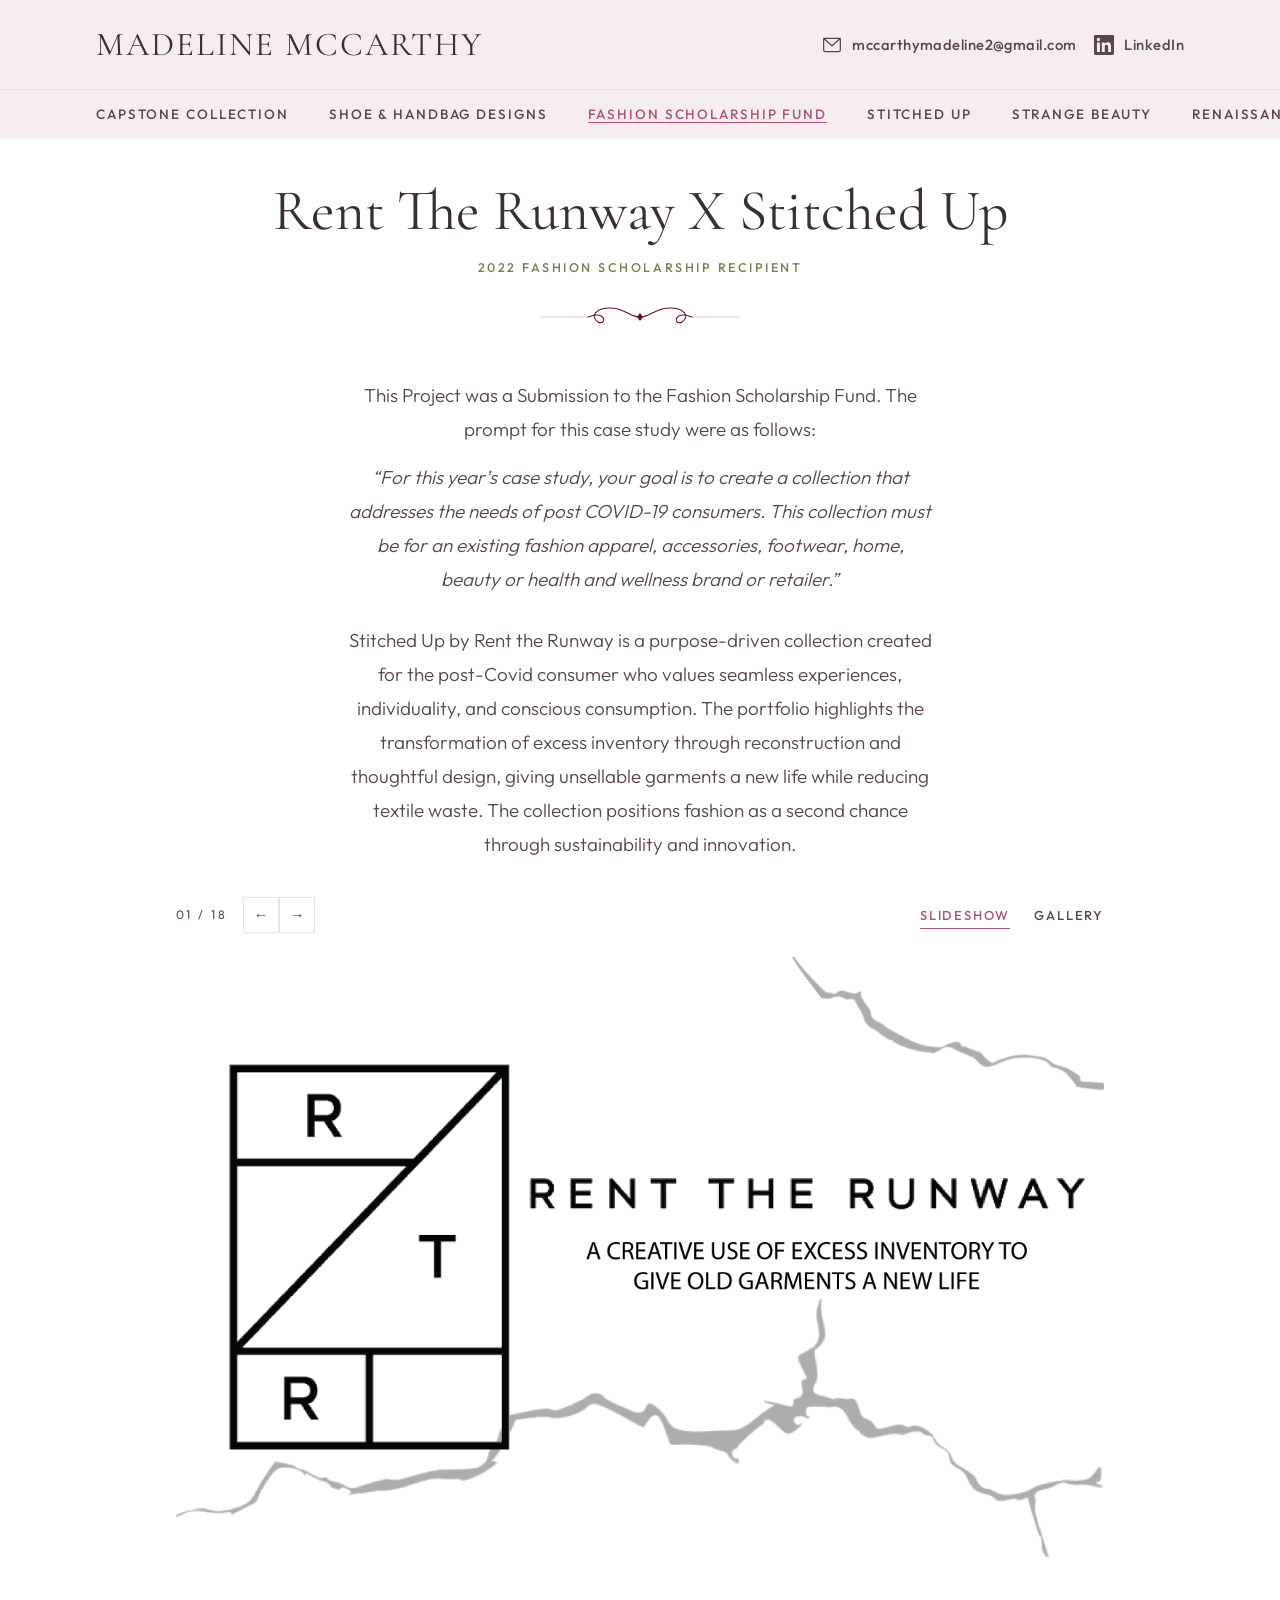
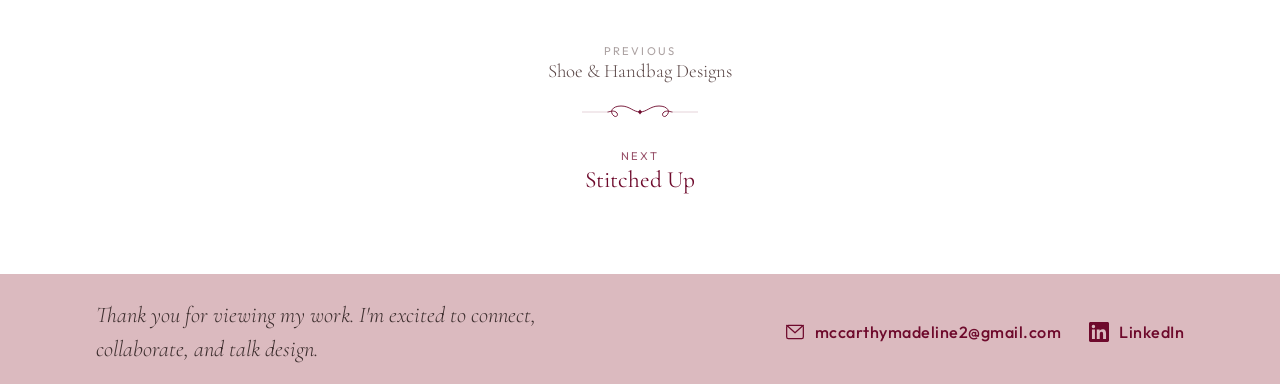
==== commit 34d18356: "rewrite of original site" ====
--- a/fsf-case-study.html
+++ b/fsf-case-study.html
@@ -8,182 +8,7 @@
     <link rel="preconnect" href="https://fonts.googleapis.com">
     <link rel="preconnect" href="https://fonts.gstatic.com" crossorigin>
     <link href="https://fonts.googleapis.com/css2?family=Cormorant+Garamond:ital,wght@0,300;0,400;0,500;0,600;1,300;1,400&family=Outfit:wght@300;400;500;600&display=swap" rel="stylesheet">
-    <style>
-        :root {
-            --gray: #C1BEB9;
-            --gold-fusion: #75824D;
-            --pale-silver: #DBBABF;
-            --china-rose: #B05276;
-            --burgundy: #7D0531;
-
-            --white: #FFFFFF;
-            --blush-whisper: #F5EDEF;
-            --blush-mist: #EEDFE1;
-            --pale-pink: #E8CED2;
-
-            --text-primary: #3D2E2E;
-            --text-body: #5A4646;
-            --text-on-pale: #4A3636;
-            --text-accent: #6E0A2C;
-
-            --section-gap: 80px;
-            --pad: 56px;
-            --max-w: 1400px;
-
-            --font-display: 'Cormorant Garamond', serif;
-            --font-body: 'Outfit', sans-serif;
-            --ease: cubic-bezier(0.25, 0.46, 0.45, 0.94);
-        }
-
-        *, *::before, *::after { margin: 0; padding: 0; box-sizing: border-box; }
-        html { scroll-behavior: smooth; font-size: 112.5%; }
-        body { font-family: var(--font-body); color: var(--text-primary); background: var(--white); overflow-x: hidden; }
-        body.menu-open { overflow: hidden; }
-
-        .site-header { position: fixed; top: 0; left: 0; width: 100%; z-index: 1000; background: var(--blush-whisper); box-shadow: 0 1px 0 rgba(0,0,0,0.04); }
-        .header-top { display: flex; align-items: center; justify-content: space-between; padding: 24px var(--pad); }
-        .header-logo { flex-shrink: 0; }
-        .header-logo a { font-family: var(--font-display); font-size: 1.85rem; font-weight: 400; letter-spacing: 0.06em; color: var(--text-primary); text-decoration: none; text-transform: uppercase; white-space: nowrap; }
-        .site-header.menu-open .header-logo a { color: var(--text-primary); }
-
-        .contact-link { display: flex; align-items: center; gap: 10px; font-family: var(--font-body); font-size: 0.9rem; font-weight: 500; letter-spacing: 0.03em; text-decoration: none; transition: color 0.3s; white-space: nowrap; }
-        .contact-link .c-icon { width: 20px; height: 20px; flex-shrink: 0; }
-
-        .header-contact { display: flex; align-items: center; justify-content: flex-end; gap: 28px; flex-wrap: nowrap; }
-        .header-contact .contact-link { color: var(--text-body); }
-        .header-contact .contact-link:hover { color: var(--china-rose); }
-
-        .header-nav { border-top: 1px solid rgba(0,0,0,0.05); padding: 0 var(--pad); overflow-x: visible; scrollbar-width: none; }
-        .header-nav::-webkit-scrollbar { display: none; }
-        .header-nav ul { display: flex; align-items: center; list-style: none; white-space: nowrap; }
-        .header-nav li { width: fit-content; }
-        .header-nav a { display: table; padding: 15px 20px; font-size: 0.75rem; font-weight: 500; letter-spacing: 0.14em; text-transform: uppercase; color: var(--text-body); text-decoration: none; position: relative; transition: color 0.3s; white-space: nowrap; }
-        .header-nav li:first-child a { padding-left: 0; }
-        .header-nav a span { position: relative; display: inline-block; }
-        .header-nav a span::after { content: ''; position: absolute; bottom: 0; left: 0; right: 0; height: 1px; background: var(--china-rose); transform: scaleX(0); transform-origin: left; transition: transform 0.4s var(--ease); }
-        .header-nav a:hover { color: var(--china-rose); }
-        .header-nav a:hover span::after { transform: scaleX(1); }
-        .header-nav a.active { color: var(--china-rose); }
-        .header-nav a.active span::after { transform: scaleX(1); }
-
-        .hamburger { display: none; flex-direction: column; gap: 5px; background: none; border: none; cursor: pointer; padding: 4px; z-index: 1001; }
-        .hamburger span { display: block; width: 24px; height: 1.5px; background: var(--text-primary); transition: all 0.3s; }
-        .site-header.menu-open .hamburger span { background: var(--text-primary); }
-        .hamburger[aria-expanded="true"] span:nth-child(1) { transform: translateY(6.5px) rotate(45deg); }
-        .hamburger[aria-expanded="true"] span:nth-child(2) { opacity: 0; }
-        .hamburger[aria-expanded="true"] span:nth-child(3) { transform: translateY(-6.5px) rotate(-45deg); }
-
-        .content-wrap { max-width: var(--max-w); margin: 0 auto; padding: 0 var(--pad); }
-        .ph { width: 100%; height: 100%; display: flex; align-items: center; justify-content: center; position: relative; overflow: hidden; }
-        .ph img { width: 100%; height: 100%; object-fit: cover; display: block; }
-        .ph-blush { background: linear-gradient(150deg, #eedfe1 0%, #e8ced2 50%, #dbbabf 100%); }
-        .ph-silver { background: linear-gradient(150deg, #e4d2d5 0%, #dbbabf 50%, #d4aeb3 100%); }
-        .ph-light { background: linear-gradient(150deg, #ebe5e0 0%, #e0d6d0 50%, #d8cdc6 100%); }
-
-        .project-hero { padding-top: 140px; text-align: center; }
-        .project-hero .content-wrap { max-width: var(--max-w); margin: 0 auto; padding: 0 var(--pad); }
-        .project-hero-inner { max-width: 780px; margin: 0 auto; padding: 0; text-align: center; }
-        .project-ornament { max-width: 780px; margin: 0 auto; text-align: center; padding: 28px 0 24px; }
-        .project-ornament svg { display: inline-block; }
-        .project-hero h1 { font-family: var(--font-display); font-size: 3.2rem; font-weight: 400; color: var(--text-primary); line-height: 1.18; margin-bottom: 8px; white-space: nowrap; }
-        .project-hero h1 .title-no-wrap { white-space: nowrap; }
-        .project-tag { display: inline-block; font-size: 0.7rem; font-weight: 500; letter-spacing: 0.2em; text-transform: uppercase; color: var(--gold-fusion); }
-
-        .project-summary { max-width: 780px; margin: 0 auto; padding: 20px var(--pad) 0; text-align: center; }
-        .project-summary p { font-size: 1.05rem; font-weight: 300; color: var(--text-body); line-height: 1.8; margin-bottom: 14px; }
-        .project-summary p:last-child { margin-bottom: 0; }
-        .project-summary .quote { font-style: italic; }
-        .project-summary p.quote + p { margin-top: 1.4em; }
-        .project-summary p { text-indent: 0; }
-
-        .project-toolbar { display: flex; align-items: center; justify-content: space-between; padding: 36px 0 24px; }
-        .project-toolbar-controls { display: flex; align-items: center; gap: 16px; }
-        .project-toolbar-counter { font-size: 0.68rem; letter-spacing: 0.2em; text-transform: uppercase; color: var(--text-body); }
-        .project-toolbar-arrows { display: flex; gap: 1px; }
-        .toolbar-arrow { width: 36px; height: 36px; border: 1px solid var(--blush-mist); background: transparent; color: var(--text-body); cursor: pointer; display: flex; align-items: center; justify-content: center; font-size: 0.85rem; transition: all 0.3s; }
-        .toolbar-arrow:hover { background: var(--blush-mist); color: var(--text-accent); border-color: var(--pale-pink); }
-        .toolbar-arrow + .toolbar-arrow { margin-left: -1px; }
-
-        .view-toggle { display: flex; gap: 24px; }
-        .view-btn { background: none; border: none; font-family: var(--font-body); font-size: 0.72rem; font-weight: 500; letter-spacing: 0.14em; text-transform: uppercase; color: var(--text-body); cursor: pointer; padding: 6px 0; position: relative; transition: color 0.3s; }
-        .view-btn::after { content: ''; position: absolute; bottom: 0; left: 0; right: 0; height: 1px; background: var(--china-rose); transform: scaleX(0); transform-origin: left; transition: transform 0.3s var(--ease); }
-        .view-btn.active { color: var(--china-rose); }
-        .view-btn.active::after { transform: scaleX(1); }
-        .view-btn:hover { color: var(--china-rose); }
-
-        .project-display-wrap { padding-bottom: var(--section-gap); }
-        .project-slideshow { position: relative; max-width: var(--max-w); margin: 0 auto; background: var(--blush-whisper); border: 1px solid var(--blush-mist); overflow: hidden; }
-        .project-slide-container { position: relative; width: 100%; aspect-ratio: 17 / 11; }
-        .project-slide { position: absolute; inset: 0; opacity: 0; z-index: 0; transition: opacity 0.8s var(--ease); }
-        .project-slide.active { opacity: 1; z-index: 1; }
-        .project-slide img { width: 100%; height: 100%; object-fit: contain; display: block; }
-
-        .project-gallery { max-width: var(--max-w); margin: 0 auto; }
-        .gallery-grid { display: grid; grid-template-columns: 1fr 1fr; gap: 24px; }
-        .gallery-grid .gallery-item:first-child { grid-column: 1 / -1; }
-        .gallery-item { border: 1px solid var(--blush-mist); overflow: hidden; background: var(--blush-whisper); }
-        .gallery-item img { width: 100%; display: block; }
-
-        .project-pager { display: flex; flex-direction: column; align-items: center; gap: 0; max-width: var(--max-w); margin: 0 auto; padding: 0 0 var(--section-gap); text-align: center; }
-        .project-pager .pager-label { font-size: 0.62rem; letter-spacing: 0.2em; text-transform: uppercase; margin-bottom: 6px; }
-        .project-pager .pager-title { display: block; font-family: var(--font-display); text-decoration: none; }
-        .project-pager .pager-divider { margin: 22px auto; line-height: 0; }
-        .project-pager .pager-divider svg { display: inline-block; }
-        .pager-prev { text-decoration: none; transition: color 0.3s; }
-        .pager-prev .pager-label { color: var(--text-body); opacity: 0.5; }
-        .pager-prev .pager-title { font-size: 1.05rem; font-weight: 300; color: var(--text-body); }
-        .pager-prev:hover .pager-title { color: var(--china-rose); }
-        .pager-next { text-decoration: none; transition: color 0.3s; }
-        .pager-next .pager-label { color: var(--text-accent); opacity: 0.7; }
-        .pager-next .pager-title { font-size: 1.3rem; font-weight: 400; color: var(--text-accent); }
-        .pager-next:hover .pager-title { color: var(--china-rose); }
-
-        .site-footer { background: var(--pale-silver); padding: 24px var(--pad); }
-        .footer-inner { display: flex; align-items: center; justify-content: space-between; }
-        .footer-message { max-width: 480px; text-align: left; }
-        .footer-message p { font-family: var(--font-display); font-size: 1.25rem; font-weight: 300; font-style: italic; color: var(--text-primary); line-height: 1.5; white-space: normal; }
-        .footer-contact { display: flex; align-items: center; gap: 28px; flex-shrink: 0; }
-        .footer-contact .contact-link { color: var(--text-accent); }
-        .footer-contact .contact-link:hover { color: var(--china-rose); }
-
-        @media (max-width: 1400px) {
-            .header-top { gap: 12px 20px; }
-            .header-contact { gap: 10px 18px; }
-            .header-contact .contact-link { font-size: 0.82rem; }
-        }
-        @media (max-width: 1024px) { :root { --pad: 42px; --section-gap: 56px; } }
-        @media (max-width: 1200px) {
-            .header-contact { gap: 8px 12px; }
-            .header-contact .contact-link { font-size: 0.76rem; }
-            .header-top { padding: 18px var(--pad); }
-            .header-contact { display: none; }
-            .hamburger { display: flex; }
-            .header-nav { display: none; }
-            .header-nav.open { display: flex; flex-direction: column; justify-content: flex-start; position: fixed; top: 0; left: 0; width: 100%; height: 100vh; background: var(--white); padding: 90px 28px 32px; border: none; z-index: 999; overflow-y: auto; }
-            .header-nav.open ul { display: flex; flex-direction: column; align-items: flex-start; width: 100%; }
-            .header-nav.open li { width: 100%; }
-            .header-nav.open a { font-size: 0.92rem; padding: 14px 0; color: var(--text-primary) !important; }
-            .header-nav.open a span::after { display: none; }
-            .header-nav.open .mobile-contact { display: flex !important; flex-direction: column; align-items: flex-start; gap: 14px; margin-top: auto; padding-top: 24px; border-top: 1px solid var(--pale-pink); width: 100%; }
-            .header-nav.open .mobile-contact .contact-link { display: flex; flex-direction: row; align-items: center; color: var(--text-primary) !important; font-size: 0.8rem; gap: 10px; line-height: 1.2; white-space: normal; }
-            .header-nav.open .mobile-contact .contact-link::after { display: none; }
-            .header-nav.open .mobile-contact .c-icon { filter: none; width: 20px; height: 20px; flex-shrink: 0; }
-        }
-        @media (max-width: 768px) {
-            :root { --pad: 28px; --section-gap: 48px; }
-            .project-hero h1 { font-size: 2.4rem; white-space: normal; text-align: center; }
-            .project-hero h1 .title-no-wrap { white-space: nowrap; }
-            .project-ornament { padding: 20px 0 18px; }
-            .project-ornament svg { width: 180px; }
-            .project-summary { padding-top: 14px; }
-            .project-slide-container { aspect-ratio: 17 / 11; }
-            .gallery-grid { grid-template-columns: 1fr; gap: 16px; }
-            .project-toolbar { flex-wrap: wrap; gap: 12px; }
-            .site-footer { padding: 24px var(--pad); }
-            .footer-inner { flex-direction: column; align-items: flex-start; gap: 18px; text-align: left; }
-            .footer-contact { flex-direction: column; align-items: flex-start; gap: 10px; }
-        }
-    </style>
+    <link rel="stylesheet" href="css/main.css">
 </head>
 <body class="project-page">
 
@@ -360,82 +185,7 @@
         </div>
     </footer>
 
-    <script>
-        (function() {
-            var allExts = ['.jpg','.jpeg','.png','.webp','.gif','.svg','.JPG','.JPEG','.PNG','.WEBP','.GIF'];
-            document.querySelectorAll('img[src]').forEach(function(img) {
-                var base = img.src.replace(/\.[^/.]+$/, '');
-                var cur = (img.src.match(/\.[^/.]+$/) || [])[0];
-                var exts = allExts.filter(function(e) { return e !== cur; });
-                var i = 0;
-                img.onerror = function() { if (i < exts.length) img.src = base + exts[i++]; };
-            });
-        })();
-
-        function slideshow(slides, counterEl) {
-            var i = 0, n = slides.length;
-            function go(to) {
-                i = ((to % n) + n) % n;
-                slides.forEach(function(s) { s.classList.remove('active'); });
-                slides[i].classList.add('active');
-                if (counterEl) counterEl.textContent = String(i+1).padStart(2,'0') + ' / ' + String(n).padStart(2,'0');
-            }
-            return { next: function() { go(i+1); }, prev: function() { go(i-1); } };
-        }
-
-        var ss = slideshow(document.querySelectorAll('.project-slide'), document.getElementById('projectCounter'));
-        document.getElementById('projectNext').addEventListener('click', function() { ss.next(); });
-        document.getElementById('projectPrev').addEventListener('click', function() { ss.prev(); });
-        document.addEventListener('keydown', function(e) {
-            if (document.getElementById('projectSS').style.display !== 'none') {
-                if (e.key === 'ArrowRight') ss.next();
-                if (e.key === 'ArrowLeft') ss.prev();
-            }
-        });
-
-        (function() {
-            var toggle = document.getElementById('viewToggle');
-            var ssEl = document.getElementById('projectSS');
-            var galEl = document.getElementById('projectGallery');
-            var controlsEl = document.getElementById('toolbarControls');
-            var btns = toggle.querySelectorAll('.view-btn');
-            btns.forEach(function(btn) {
-                btn.addEventListener('click', function() {
-                    var view = btn.getAttribute('data-view');
-                    btns.forEach(function(b) { b.classList.remove('active'); });
-                    btn.classList.add('active');
-                    if (view === 'slideshow') {
-                        ssEl.style.display = ''; galEl.style.display = 'none';
-                        controlsEl.style.visibility = ''; controlsEl.style.pointerEvents = '';
-                        } else {
-                        ssEl.style.display = 'none'; galEl.style.display = '';
-                        controlsEl.style.visibility = 'hidden'; controlsEl.style.pointerEvents = 'none';
-                    }
-                });
-            });
-        })();
-
-        var hdr = document.getElementById('siteHeader');
-        function adjustHeroPadding() { var hero = document.querySelector('.project-hero'); hero.style.paddingTop = (hdr.offsetHeight + 40) + 'px'; }
-        adjustHeroPadding();
-        window.addEventListener('resize', adjustHeroPadding);
-
-        var menuBtn = document.getElementById('hamburger');
-        var menuNav = document.getElementById('headerNav');
-        var mobileMenuBreakpoint = 680;
-        function isMobileMenuViewport() { return window.innerWidth <= mobileMenuBreakpoint; }
-        function setMobileMenu(open) {
-            menuNav.classList.toggle('open', open); hdr.classList.toggle('menu-open', open);
-            document.body.classList.toggle('menu-open', open && isMobileMenuViewport());
-            menuBtn.setAttribute('aria-expanded', String(open));
-            menuBtn.setAttribute('aria-label', open ? 'Close menu' : 'Open menu');
-        }
-        menuBtn.addEventListener('click', function() { setMobileMenu(!menuNav.classList.contains('open')); });
-        menuNav.querySelectorAll('a').forEach(function(link) { link.addEventListener('click', function() { setMobileMenu(false); }); });
-        document.addEventListener('keydown', function(e) { if (e.key === 'Escape' && menuNav.classList.contains('open')) setMobileMenu(false); });
-        document.addEventListener('click', function(e) { if (!menuNav.classList.contains('open') || !isMobileMenuViewport()) return; if (menuNav.contains(e.target) || menuBtn.contains(e.target)) return; setMobileMenu(false); });
-        window.addEventListener('resize', function() { if (!isMobileMenuViewport() && menuNav.classList.contains('open')) setMobileMenu(false); });
-
-    </script>
+    <script src="js/main.js"></script>
+    <script src="js/project.js"></script>
 </body>
 </html>
--- a/css/main.css
+++ b/css/main.css
@@ -0,0 +1,1091 @@
+/* Main stylesheet for Madeline McCarthy portfolio */
+
+:root {
+    --gray: #C1BEB9;
+    --gold-fusion: #75824D;
+    --pale-silver: #DBBABF;
+    --china-rose: #B05276;
+    --burgundy: #7D0531;
+
+    --white: #FFFFFF;
+    --blush-whisper: #F5EDEF;
+    --blush-mist: #EEDFE1;
+    --pale-pink: #E8CED2;
+
+    --text-primary: #3D2E2E;
+    --text-body: #5A4646;
+    --text-on-pale: #4A3636;
+    --text-accent: #6E0A2C;
+
+    --section-gap: 100px;
+    --pad: 96px;
+    --max-w: 1120px;
+
+    --font-display: 'Cormorant Garamond', serif;
+    --font-body: 'Outfit', sans-serif;
+    --ease: cubic-bezier(0.25, 0.46, 0.45, 0.94);
+}
+
+*, *::before, *::after { margin: 0; padding: 0; box-sizing: border-box; }
+html { scroll-behavior: smooth; font-size: 112.5%; }
+body {
+    font-family: var(--font-body);
+    color: var(--text-primary);
+    background: var(--white);
+    overflow-x: hidden;
+}
+
+body.menu-open {
+    overflow: hidden;
+}
+
+/* ========== HEADER ========== */
+.site-header {
+    position: fixed;
+    top: 0; left: 0; width: 100%;
+    z-index: 1000;
+    background: var(--blush-whisper);
+    box-shadow: 0 1px 0 rgba(0,0,0,0.04);
+}
+
+.header-top {
+    display: flex;
+    align-items: center;
+    justify-content: space-between;
+    padding: 24px var(--pad);
+}
+
+.header-logo {
+    flex-shrink: 0;
+}
+
+.header-logo a {
+    font-family: var(--font-display);
+    font-size: 1.85rem;
+    font-weight: 400;
+    letter-spacing: 0.06em;
+    color: var(--text-primary);
+    text-decoration: none;
+    text-transform: uppercase;
+    white-space: nowrap;
+}
+
+.site-header.menu-open .header-logo a { color: var(--text-primary); }
+
+.contact-link {
+    display: flex;
+    align-items: center;
+    gap: 10px;
+    font-family: var(--font-body);
+    font-size: 0.9rem;
+    font-weight: 500;
+    letter-spacing: 0.03em;
+    text-decoration: none;
+    transition: color 0.3s;
+    white-space: nowrap;
+}
+
+.contact-link .c-icon {
+    width: 20px; height: 20px;
+    flex-shrink: 0;
+}
+
+.header-contact {
+    display: flex;
+    align-items: center;
+    justify-content: flex-end;
+    gap: 28px;
+    flex-wrap: nowrap;
+}
+
+.header-contact .contact-link {
+    color: var(--text-body);
+}
+
+.header-contact .contact-link:hover { color: var(--china-rose); }
+
+.header-nav {
+    border-top: 1px solid rgba(0,0,0,0.05);
+    padding: 0 var(--pad);
+    overflow-x: visible;
+    scrollbar-width: none;
+}
+
+.header-nav::-webkit-scrollbar { display: none; }
+
+.header-nav ul {
+    display: flex;
+    align-items: center;
+    list-style: none;
+    white-space: nowrap;
+}
+
+.header-nav li {
+    width: fit-content;
+}
+
+.header-nav a {
+    display: table;
+    padding: 15px 20px;
+    font-size: 0.75rem;
+    font-weight: 500;
+    letter-spacing: 0.14em;
+    text-transform: uppercase;
+    color: var(--text-body);
+    text-decoration: none;
+    position: relative;
+    transition: color 0.3s;
+    white-space: nowrap;
+}
+
+.header-nav li:first-child a { padding-left: 0; }
+
+.header-nav a span { position: relative; display: inline-block; }
+.header-nav a span::after {
+    content: '';
+    position: absolute;
+    bottom: 0;
+    left: 0;
+    right: 0;
+    height: 1px;
+    background: var(--china-rose);
+    transform: scaleX(0);
+    transform-origin: left;
+    transition: transform 0.4s var(--ease);
+}
+.header-nav a:hover { color: var(--china-rose); }
+.header-nav a:hover span::after { transform: scaleX(1); }
+.header-nav a.active { color: var(--china-rose); }
+.header-nav a.active span::after { transform: scaleX(1); }
+
+.hamburger {
+    display: none;
+    flex-direction: column;
+    gap: 5px;
+    background: none;
+    border: none;
+    cursor: pointer;
+    padding: 4px;
+    z-index: 1001;
+    flex-shrink: 0;
+    min-width: 44px;
+    min-height: 44px;
+    align-items: center;
+    justify-content: center;
+}
+
+.hamburger span {
+    display: block;
+    width: 24px; height: 1.5px;
+    background: var(--text-primary);
+    transition: all 0.3s;
+}
+
+.site-header.menu-open .hamburger span { background: var(--text-primary); }
+
+.hamburger[aria-expanded="true"] span:nth-child(1) {
+    transform: translateY(6.5px) rotate(45deg);
+}
+
+.hamburger[aria-expanded="true"] span:nth-child(2) {
+    opacity: 0;
+}
+
+.hamburger[aria-expanded="true"] span:nth-child(3) {
+    transform: translateY(-6.5px) rotate(-45deg);
+}
+
+/* ========== CONTENT WRAPPER ========== */
+.content-wrap {
+    max-width: var(--max-w);
+    margin: 0 auto;
+    padding: 0 var(--pad);
+}
+
+/* ========== HERO CARD (index page) ========== */
+.hero {
+    padding-top: 180px;
+    padding-bottom: var(--section-gap);
+    background: var(--white);
+}
+
+.hero-card {
+    max-width: var(--max-w);
+    margin: 0 auto;
+    background: var(--blush-whisper);
+}
+
+.hero-card-image {
+    position: relative;
+    width: 100%;
+    aspect-ratio: 17/11;
+    overflow: hidden;
+}
+
+.hero-slide {
+    position: absolute; inset: 0;
+    opacity: 0;
+    z-index: 0;
+    transition: opacity 1.2s var(--ease);
+}
+
+.hero-slide.active { opacity: 1; z-index: 1; }
+
+.hero-slide img {
+    width: 100%;
+    height: 100%;
+    object-fit: contain;
+    display: block;
+}
+
+.hero-card-info {
+    padding: 36px 42px;
+}
+
+.hero-card-text {
+    min-width: 0;
+}
+
+.hero-card-bottom {
+    display: flex;
+    align-items: center;
+    justify-content: space-between;
+    margin-top: 14px;
+}
+
+.counter-text {
+    font-size: 0.68rem;
+    letter-spacing: 0.22em;
+    text-transform: uppercase;
+    color: var(--gold-fusion);
+    margin-bottom: 10px;
+}
+
+.hero-card-info h2 {
+    font-family: var(--font-display);
+    font-size: 2.2rem;
+    font-weight: 300;
+    color: var(--text-primary);
+    line-height: 1.2;
+    margin-bottom: 10px;
+}
+
+.hero-card-info p {
+    font-size: 0.95rem;
+    font-weight: 300;
+    color: var(--text-body);
+    line-height: 1.7;
+}
+
+.hero-link {
+    display: inline-block;
+    font-size: 0.72rem;
+    font-weight: 500;
+    letter-spacing: 0.16em;
+    text-transform: uppercase;
+    color: var(--text-accent);
+    text-decoration: none;
+    transition: color 0.3s;
+}
+
+.hero-link:hover { color: var(--china-rose); }
+
+.arrow-row {
+    display: flex;
+    gap: 1px;
+    flex-shrink: 0;
+}
+
+.arrow-btn {
+    width: 48px; height: 48px;
+    border: 1px solid var(--blush-mist);
+    background: transparent;
+    color: var(--text-body);
+    cursor: pointer;
+    display: flex;
+    align-items: center;
+    justify-content: center;
+    font-size: 0.95rem;
+    transition: all 0.3s;
+}
+
+.arrow-btn:hover {
+    background: var(--blush-mist);
+    color: var(--text-accent);
+    border-color: var(--pale-pink);
+}
+
+.arrow-btn + .arrow-btn { margin-left: -1px; }
+
+/* ========== PLACEHOLDERS AND IMAGES ========== */
+.ph {
+    width: 100%; height: 100%;
+    display: flex;
+    align-items: center;
+    justify-content: center;
+    position: relative;
+    overflow: hidden;
+}
+
+.ph img {
+    width: 100%;
+    height: 100%;
+    object-fit: contain;
+    display: block;
+}
+
+.ph-blush { background: linear-gradient(150deg, #eedfe1 0%, #e8ced2 50%, #dbbabf 100%); }
+.ph-silver { background: linear-gradient(150deg, #e4d2d5 0%, #dbbabf 50%, #d4aeb3 100%); }
+.ph-light { background: linear-gradient(150deg, #ebe5e0 0%, #e0d6d0 50%, #d8cdc6 100%); }
+
+/* ========== FEATURED (index page) ========== */
+.featured-wrap {
+    padding-bottom: var(--section-gap);
+}
+
+.featured {
+    display: flex;
+    align-items: stretch;
+    background: var(--blush-whisper);
+    max-width: 1240px;
+    margin: 0 auto;
+}
+
+.featured-text {
+    flex: 2;
+    min-width: 0;
+    min-height: 0;
+    display: flex;
+    flex-direction: column;
+    justify-content: center;
+    padding: 20px 36px;
+    overflow-y: auto;
+}
+
+.featured-text h2 {
+    font-family: var(--font-display);
+    font-size: 1.75rem;
+    font-weight: 300;
+    color: var(--text-primary);
+    line-height: 1.18;
+    margin-bottom: 8px;
+}
+
+.featured-text p {
+    font-size: 0.875rem;
+    font-weight: 300;
+    color: var(--text-body);
+    line-height: 1.5;
+    margin-bottom: 6px;
+}
+
+.featured-cta {
+    display: inline-block;
+    margin-top: 6px;
+    font-size: 0.75rem;
+    font-weight: 500;
+    letter-spacing: 0.14em;
+    text-transform: uppercase;
+    color: var(--text-accent);
+    text-decoration: none;
+    transition: color 0.3s;
+}
+
+.featured-cta:hover {
+    color: var(--china-rose);
+}
+
+.feat-ss {
+    flex: 3;
+    flex-shrink: 0;
+    position: relative;
+    overflow: hidden;
+    min-width: 0;
+    aspect-ratio: 17/11;
+}
+
+.feat-slide {
+    position: absolute; inset: 0;
+    opacity: 0;
+    z-index: 0;
+    transition: opacity 0.8s var(--ease);
+}
+
+.feat-slide .ph {
+    width: 100%;
+    height: 100%;
+}
+
+.feat-slide .ph img {
+    width: auto;
+    height: auto;
+    max-width: 100%;
+    max-height: 100%;
+    object-fit: contain;
+}
+
+.feat-slide.active { opacity: 1; z-index: 1; }
+
+.feat-arrow {
+    position: absolute;
+    top: 50%;
+    transform: translateY(-50%);
+    z-index: 5;
+    width: 44px; height: 44px;
+    border: none;
+    border-radius: 50%;
+    background: rgba(255,255,255,0.25);
+    color: rgba(61,46,46,0.45);
+    cursor: pointer;
+    display: flex;
+    align-items: center;
+    justify-content: center;
+    font-size: 1rem;
+    transition: background 0.3s, color 0.3s;
+}
+
+.feat-arrow:hover {
+    background: rgba(255,255,255,0.55);
+    color: var(--text-primary);
+}
+
+.feat-arrow--prev { left: 16px; }
+.feat-arrow--next { right: 16px; }
+
+/* ========== WORKS (index page) ========== */
+.works-wrap {
+    padding-bottom: var(--section-gap);
+}
+
+.works-grid {
+    display: grid;
+    grid-template-columns: 1fr 1fr;
+    gap: 34px;
+    max-width: var(--max-w);
+    margin: 0 auto;
+}
+
+.work-card {
+    background: var(--blush-whisper);
+    overflow: hidden;
+    text-decoration: none;
+    display: block;
+    transition: transform 0.5s var(--ease), box-shadow 0.5s var(--ease);
+}
+
+.work-card:hover {
+    transform: translateY(-3px);
+    box-shadow: 0 10px 32px rgba(176,82,118,0.07);
+}
+
+.work-card-image {
+    width: 100%;
+    aspect-ratio: 17/11;
+    overflow: hidden;
+}
+
+.work-card-body { padding: 26px 28px 30px; }
+
+.work-card-tag {
+    font-size: 0.7rem;
+    font-weight: 500;
+    letter-spacing: 0.2em;
+    text-transform: uppercase;
+    color: var(--gold-fusion);
+    margin-bottom: 6px;
+}
+
+.work-card h3 {
+    font-family: var(--font-display);
+    font-size: 1.7rem;
+    font-weight: 400;
+    color: var(--text-primary);
+    line-height: 1.3;
+    margin-bottom: 8px;
+}
+
+.work-desc {
+    font-size: 1rem;
+    font-weight: 300;
+    color: var(--text-body);
+    line-height: 1.65;
+}
+
+.work-view {
+    display: inline-block;
+    margin-top: 14px;
+    font-size: 0.7rem;
+    font-weight: 500;
+    letter-spacing: 0.14em;
+    text-transform: uppercase;
+    color: var(--text-accent);
+    transition: color 0.3s;
+}
+
+.work-card:hover .work-view { color: var(--china-rose); }
+
+.title-no-wrap { white-space: nowrap; }
+
+/* ========== PROJECT PAGE STYLES ========== */
+.project-hero {
+    padding-top: 140px;
+    text-align: center;
+}
+
+.project-hero .content-wrap { max-width: var(--max-w); margin: 0 auto; padding: 0 var(--pad); }
+.project-hero-inner {
+    max-width: 780px;
+    margin: 0 auto;
+    padding: 0;
+    text-align: center;
+}
+
+.project-ornament {
+    max-width: 780px;
+    margin: 0 auto;
+    text-align: center;
+    padding: 28px 0 24px;
+}
+
+.project-ornament svg {
+    display: inline-block;
+}
+
+.project-hero h1 {
+    font-family: var(--font-display);
+    font-size: 3.2rem;
+    font-weight: 400;
+    color: var(--text-primary);
+    line-height: 1.18;
+    margin-bottom: 8px;
+    white-space: nowrap;
+}
+
+.project-tag {
+    display: inline-block;
+    font-size: 0.7rem;
+    font-weight: 500;
+    letter-spacing: 0.2em;
+    text-transform: uppercase;
+    color: var(--gold-fusion);
+}
+
+.project-summary {
+    max-width: 780px;
+    margin: 0 auto;
+    padding: 20px var(--pad) 0;
+    text-align: center;
+}
+
+.project-summary p {
+    font-size: 1.05rem;
+    font-weight: 300;
+    color: var(--text-body);
+    line-height: 1.8;
+    margin-bottom: 14px;
+}
+
+.project-summary p:last-child {
+    margin-bottom: 0;
+}
+
+.project-summary .quote { font-style: italic; }
+.project-summary p.quote + p { margin-top: 1.4em; }
+
+.project-toolbar {
+    display: flex;
+    align-items: center;
+    justify-content: space-between;
+    padding: 36px 0 24px;
+}
+
+.project-toolbar-controls {
+    display: flex;
+    align-items: center;
+    gap: 16px;
+}
+
+.project-toolbar-counter {
+    font-size: 0.68rem;
+    letter-spacing: 0.2em;
+    text-transform: uppercase;
+    color: var(--text-body);
+}
+
+.project-toolbar-arrows {
+    display: flex;
+    gap: 1px;
+}
+
+.toolbar-arrow {
+    width: 36px;
+    height: 36px;
+    border: 1px solid var(--blush-mist);
+    background: transparent;
+    color: var(--text-body);
+    cursor: pointer;
+    display: flex;
+    align-items: center;
+    justify-content: center;
+    font-size: 0.85rem;
+    transition: all 0.3s;
+}
+
+.toolbar-arrow:hover {
+    background: var(--blush-mist);
+    color: var(--text-accent);
+    border-color: var(--pale-pink);
+}
+
+.toolbar-arrow + .toolbar-arrow {
+    margin-left: -1px;
+}
+
+.view-toggle {
+    display: flex;
+    gap: 24px;
+}
+
+.view-btn {
+    background: none;
+    border: none;
+    font-family: var(--font-body);
+    font-size: 0.72rem;
+    font-weight: 500;
+    letter-spacing: 0.14em;
+    text-transform: uppercase;
+    color: var(--text-body);
+    cursor: pointer;
+    padding: 6px 0;
+    position: relative;
+    transition: color 0.3s;
+}
+
+.view-btn::after {
+    content: '';
+    position: absolute;
+    bottom: 0; left: 0; right: 0;
+    height: 1px;
+    background: var(--china-rose);
+    transform: scaleX(0);
+    transform-origin: left;
+    transition: transform 0.3s var(--ease);
+}
+
+.view-btn.active {
+    color: var(--china-rose);
+}
+
+.view-btn.active::after {
+    transform: scaleX(1);
+}
+
+.view-btn:hover {
+    color: var(--china-rose);
+}
+
+.project-display-wrap {
+    padding-bottom: var(--section-gap);
+}
+
+.project-slideshow {
+    position: relative;
+    max-width: var(--max-w);
+    margin: 0 auto;
+    overflow: hidden;
+}
+
+.project-slide-container {
+    position: relative;
+    width: 100%;
+    aspect-ratio: 17 / 11;
+}
+
+.project-slide {
+    position: absolute;
+    inset: 0;
+    opacity: 0;
+    z-index: 0;
+    transition: opacity 0.8s var(--ease);
+}
+
+.project-slide.active {
+    opacity: 1;
+    z-index: 1;
+}
+
+.project-slide img {
+    width: 100%;
+    height: 100%;
+    object-fit: contain;
+    display: block;
+}
+
+.project-gallery {
+    max-width: var(--max-w);
+    margin: 0 auto;
+}
+
+.gallery-grid {
+    display: grid;
+    grid-template-columns: 1fr 1fr;
+    gap: 24px;
+}
+
+.gallery-grid .gallery-item:first-child {
+    grid-column: 1 / -1;
+}
+
+/* Capstone Collection project page: 2-col gallery, no large top image */
+.project-capstone .gallery-grid .gallery-item:first-child {
+    grid-column: auto;
+}
+
+.gallery-item {
+    overflow: hidden;
+    aspect-ratio: 17/11;
+}
+
+.gallery-item img {
+    width: 100%;
+    height: 100%;
+    object-fit: contain;
+    display: block;
+}
+
+.project-pager {
+    display: flex;
+    flex-direction: column;
+    align-items: center;
+    gap: 0;
+    max-width: var(--max-w);
+    margin: 0 auto;
+    padding: 0 0 var(--section-gap);
+    text-align: center;
+}
+
+.project-pager .pager-label {
+    font-size: 0.62rem;
+    letter-spacing: 0.2em;
+    text-transform: uppercase;
+    margin-bottom: 6px;
+}
+
+.project-pager .pager-title {
+    display: block;
+    font-family: var(--font-display);
+    text-decoration: none;
+}
+
+.project-pager .pager-divider {
+    margin: 22px auto;
+    line-height: 0;
+}
+
+.project-pager .pager-divider svg {
+    display: inline-block;
+}
+
+.pager-prev {
+    text-decoration: none;
+    transition: color 0.3s;
+}
+
+.pager-prev .pager-label {
+    color: var(--text-body);
+    opacity: 0.5;
+}
+
+.pager-prev .pager-title {
+    font-size: 1.05rem;
+    font-weight: 300;
+    color: var(--text-body);
+}
+
+.pager-prev:hover .pager-title {
+    color: var(--china-rose);
+}
+
+.pager-next {
+    text-decoration: none;
+    transition: color 0.3s;
+}
+
+.pager-next .pager-label {
+    color: var(--text-accent);
+    opacity: 0.7;
+}
+
+.pager-next .pager-title {
+    font-size: 1.3rem;
+    font-weight: 400;
+    color: var(--text-accent);
+}
+
+.pager-next:hover .pager-title {
+    color: var(--china-rose);
+}
+
+/* ========== FOOTER ========== */
+.site-footer {
+    background: var(--pale-silver);
+    padding: 24px var(--pad);
+}
+
+.footer-inner {
+    display: flex;
+    align-items: center;
+    justify-content: space-between;
+}
+
+.footer-message {
+    max-width: 480px;
+    min-width: 0;  /* allow flex shrink, prevent overlap */
+    flex: 1 1 auto;
+    text-align: left;
+}
+.footer-message p {
+    font-family: var(--font-display);
+    font-size: 1.25rem;
+    font-weight: 300;
+    font-style: italic;
+    color: var(--text-primary);
+    line-height: 1.5;
+    white-space: normal;
+    overflow-wrap: break-word;
+    word-wrap: break-word;
+}
+
+.footer-contact {
+    display: flex;
+    align-items: center;
+    gap: 28px;
+    flex-shrink: 0;
+}
+
+.footer-contact .contact-link {
+    color: var(--text-accent);
+}
+
+.footer-contact .contact-link:hover { color: var(--china-rose); }
+
+/* ========== RESPONSIVE ========== */
+@media (max-width: 1400px) {
+    .header-top {
+        gap: 12px 20px;
+    }
+
+    .header-contact {
+        gap: 10px 18px;
+    }
+
+    .header-contact .contact-link {
+        font-size: 0.82rem;
+    }
+}
+
+@media (max-width: 1024px) {
+    :root { --pad: 56px; --section-gap: 72px; --max-w: 960px; }
+    .featured-text { padding: 20px 34px; }
+    .featured-text h2 { font-size: 1.6rem; }
+    .featured-text p { font-size: 0.825rem; }
+}
+
+/* Mobile/tablet: show hamburger, hide desktop nav and contact */
+@media (max-width: 1200px) {
+    .header-contact {
+        gap: 8px 12px;
+    }
+
+    .header-contact .contact-link {
+        font-size: 0.76rem;
+    }
+
+    .header-top {
+        padding: 18px var(--pad);
+    }
+
+    .header-contact {
+        display: none !important;
+    }
+    .header-nav {
+        display: none;
+    }
+    .hamburger {
+        display: flex !important;
+        visibility: visible !important;
+    }
+
+    /* Shrink logo so hamburger is visible */
+    .header-logo a {
+        font-size: 1.35rem;
+    }
+
+    .header-nav.open {
+        display: flex;
+        flex-direction: column;
+        justify-content: flex-start;
+        position: fixed;
+        top: 0; left: 0;
+        width: 100%; height: 100vh;
+        background: var(--white);
+        padding: 90px 28px 32px;
+        border: none;
+        z-index: 999;
+        overflow-y: auto;
+    }
+
+    .header-nav.open ul {
+        display: flex;
+        flex-direction: column;
+        align-items: flex-start;
+        width: 100%;
+    }
+
+    .header-nav.open li {
+        width: 100%;
+    }
+
+    .header-nav.open a {
+        font-size: 0.92rem;
+        padding: 14px 0;
+        color: var(--text-primary) !important;
+    }
+
+    .header-nav.open a span::after {
+        display: none;
+    }
+
+    .header-nav.open .mobile-contact {
+        display: flex !important;
+        flex-direction: column;
+        align-items: flex-start;
+        gap: 14px;
+        margin-top: auto;
+        padding-top: 24px;
+        border-top: 1px solid var(--pale-pink);
+        width: 100%;
+    }
+
+    .header-nav.open .mobile-contact .contact-link {
+        display: flex;
+        flex-direction: row;
+        align-items: center;
+        color: var(--text-primary) !important;
+        font-size: 0.8rem;
+        gap: 10px;
+        line-height: 1.2;
+        white-space: normal;
+    }
+
+    .header-nav.open .mobile-contact .contact-link::after { display: none; }
+    .header-nav.open .mobile-contact .c-icon {
+        filter: none;
+        width: 20px;
+        height: 20px;
+        flex-shrink: 0;
+    }
+}
+
+@media (max-width: 768px) {
+    :root { --pad: 34px; --section-gap: 80px; --max-w: 900px; }
+
+    /* Smaller logo on narrow screens so hamburger fits */
+    .header-logo a {
+        font-size: 1.1rem;
+    }
+
+    .hero-card-info {
+        padding: 24px var(--pad);
+    }
+
+    .hero-card-info h2 { font-size: 1.55rem; }
+
+    .hero-card-bottom {
+        flex-direction: column;
+        align-items: flex-start;
+        gap: 16px;
+    }
+
+    .featured {
+        flex-direction: column;
+    }
+
+    .featured-text {
+        flex: none;
+        padding: 32px var(--pad);
+    }
+
+    .feat-ss {
+        flex: none;
+        width: 100%;
+    }
+
+
+    .works-grid { grid-template-columns: 1fr; }
+
+    .site-footer { padding: 24px var(--pad); }
+
+    .footer-inner {
+        flex-direction: column;
+        align-items: center;
+        gap: 18px;
+        text-align: center;
+    }
+
+    .footer-message {
+        text-align: center;
+    }
+
+    .footer-contact {
+        flex-direction: column;
+        align-items: center;
+        gap: 10px;
+    }
+
+    /* Project page responsive */
+    .project-hero h1 {
+        font-size: 2.4rem;
+        white-space: normal;
+        text-align: center;
+    }
+
+    .project-ornament {
+        padding: 20px 0 18px;
+    }
+
+    .project-ornament svg {
+        width: 180px;
+    }
+
+    .project-summary {
+        padding-top: 14px;
+    }
+
+    .project-slide-container {
+        aspect-ratio: 17 / 11;
+    }
+
+    .gallery-grid {
+        grid-template-columns: 1fr;
+        gap: 16px;
+    }
+
+    .project-toolbar {
+        flex-wrap: wrap;
+        gap: 12px;
+    }
+}
+
+/* Project page section-gap override for pages without hero/featured */
+body.project-page {
+    --section-gap: 80px;
+}
+
+@media (max-width: 1024px) {
+    body.project-page { --section-gap: 56px; }
+}
+
+@media (max-width: 768px) {
+    body.project-page { --section-gap: 48px; }
+}
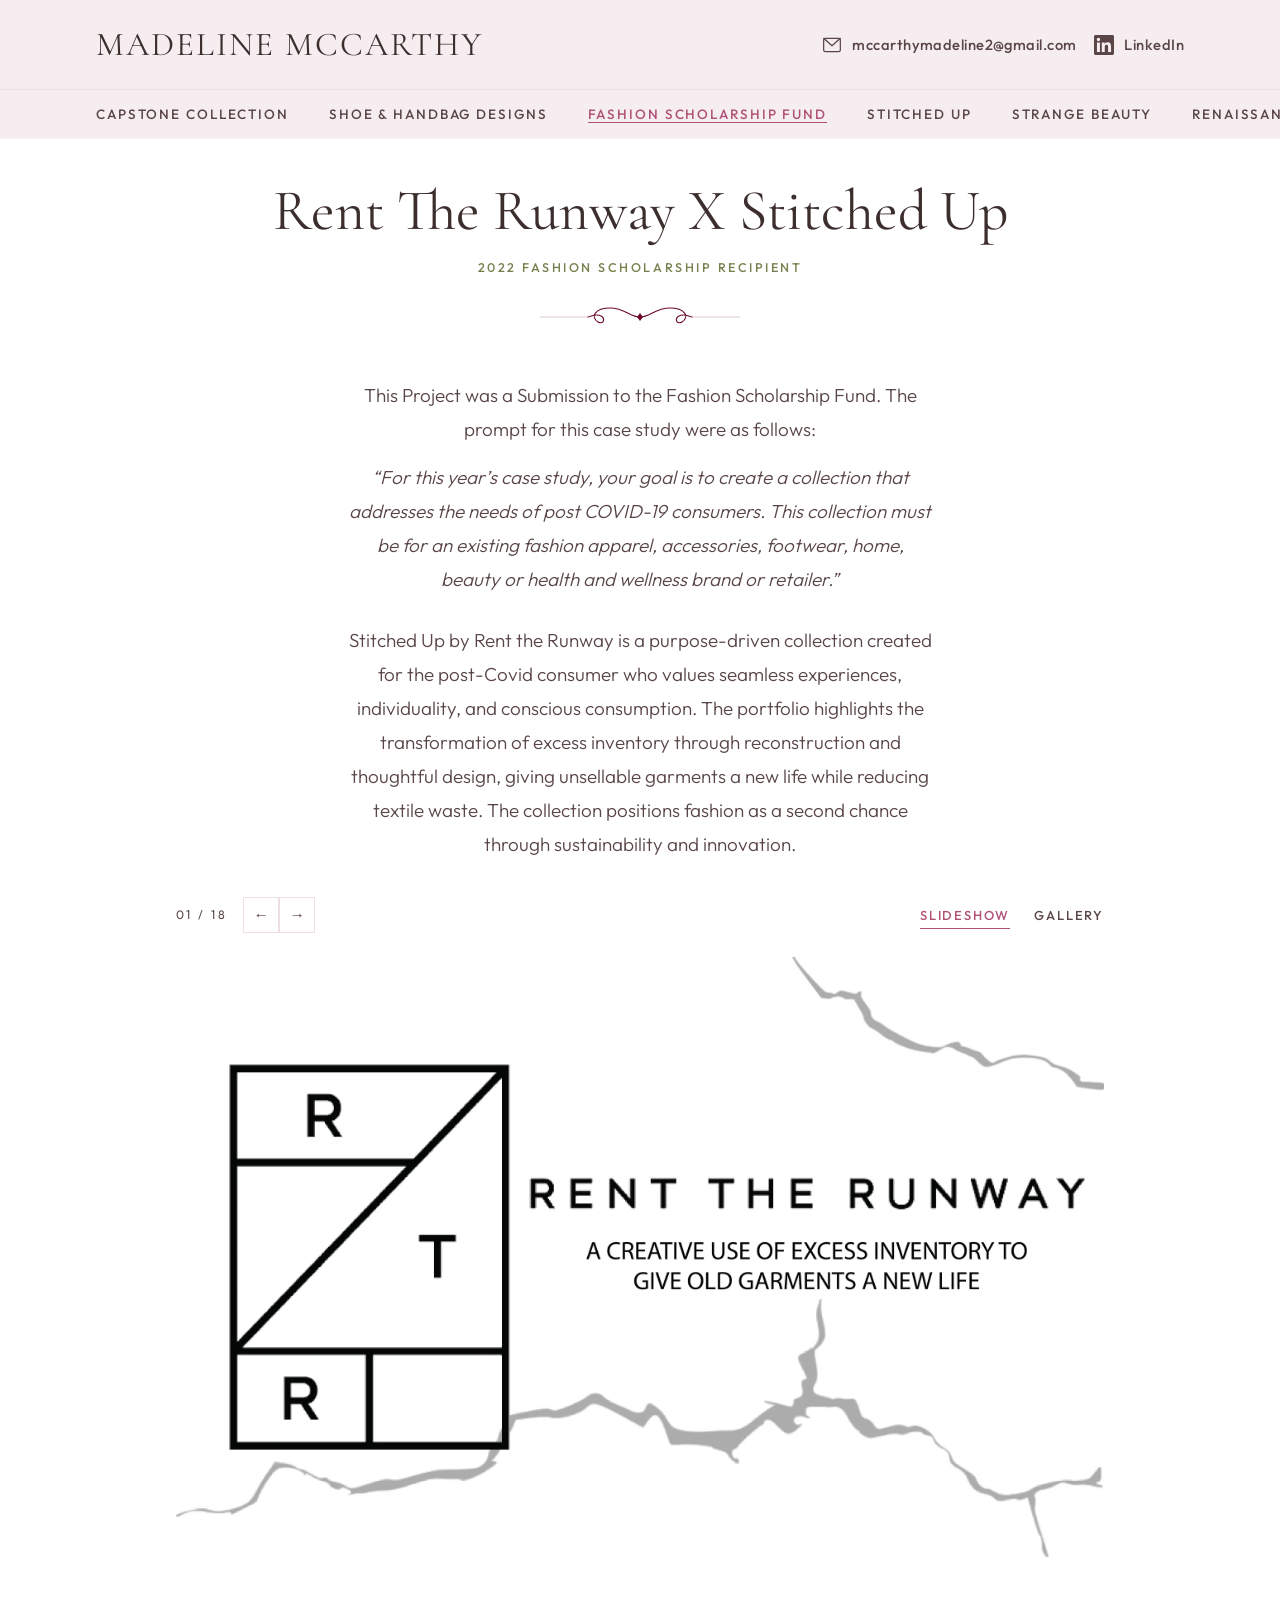
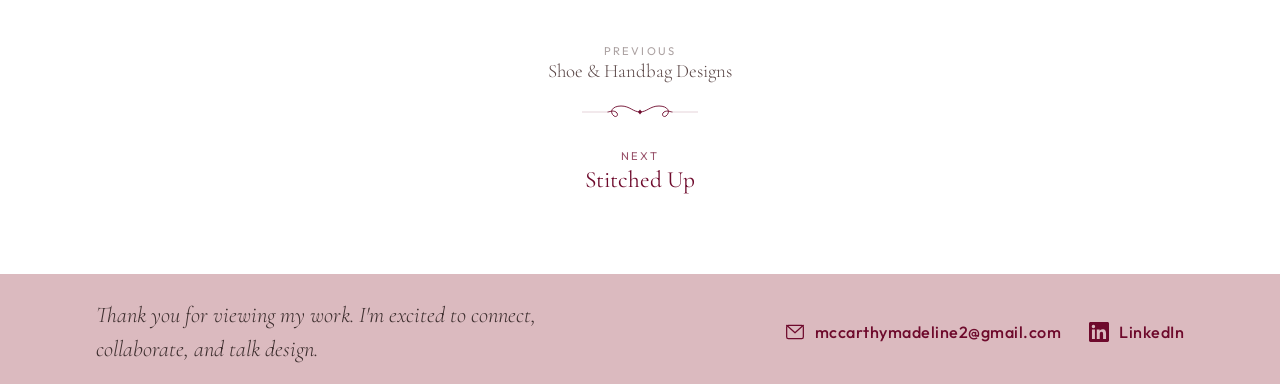
==== commit 4d3befdc: "perf(images): downscale 5100x3300 PNGs to 2244x1452 WebP (760MB -> 33MB) Resized strictly proportion" ====
--- a/fsf-case-study.html
+++ b/fsf-case-study.html
@@ -100,47 +100,47 @@
 
         <div class="project-slideshow" id="projectSS">
             <div class="project-slide-container" id="slideContainer">
-                <div class="project-slide active"><img src="images/fsf-case-study/01_MGM_RTR_X_FSF_Title.png" alt="Fashion Scholarship Fund — Title"></div>
-                <div class="project-slide"><img src="images/fsf-case-study/02_MGM_RTR_X_FSF_Executive_Summary.png" alt="Fashion Scholarship Fund — Executive Summary"></div>
-                <div class="project-slide"><img src="images/fsf-case-study/03_MGM_RTR_X_FSF_Power_Of_Renting.png" alt="Fashion Scholarship Fund — Power Of Renting"></div>
-                <div class="project-slide"><img src="images/fsf-case-study/04_MGM_RTR_X_FSF_Rise_Of_Rental.png" alt="Fashion Scholarship Fund — Rise Of Rental"></div>
-                <div class="project-slide"><img src="images/fsf-case-study/05_MGM_RTR_X_FSF_RTR_X_Thred_Up.png" alt="Fashion Scholarship Fund — RTR X Thred Up"></div>
-                <div class="project-slide"><img src="images/fsf-case-study/06_MGM_RTR_X_FSF_Stitched_Up_X_RTR.png" alt="Fashion Scholarship Fund — Stitched Up X RTR"></div>
-                <div class="project-slide"><img src="images/fsf-case-study/07_MGM_RTR_X_FSF_Inspo_Board.png" alt="Fashion Scholarship Fund — Inspo Board"></div>
-                <div class="project-slide"><img src="images/fsf-case-study/08_MGM_RTR_X_FSF_Material_Color.png" alt="Fashion Scholarship Fund — Material Color"></div>
-                <div class="project-slide"><img src="images/fsf-case-study/09_MGM_RTR_X_FSF_Print_Pattern.png" alt="Fashion Scholarship Fund — Print Pattern"></div>
-                <div class="project-slide"><img src="images/fsf-case-study/10_MGM_RTR_X_FSF_Looks_1.png" alt="Fashion Scholarship Fund — Looks 1"></div>
-                <div class="project-slide"><img src="images/fsf-case-study/11_MGM_RTR_X_FSF_Looks_2.png" alt="Fashion Scholarship Fund — Looks 2"></div>
-                <div class="project-slide"><img src="images/fsf-case-study/12_MGM_RTR_X_FSF_Looks_3.png" alt="Fashion Scholarship Fund — Looks 3"></div>
-                <div class="project-slide"><img src="images/fsf-case-study/13_MGM_RTR_X_FSF_Flats.png" alt="Fashion Scholarship Fund — Flats"></div>
-                <div class="project-slide"><img src="images/fsf-case-study/14_MGM_RTR_X_FSF_Marketing_Strategy.png" alt="Fashion Scholarship Fund — Marketing Strategy"></div>
-                <div class="project-slide"><img src="images/fsf-case-study/15_MGM_RTR_X_FSF_RTR_Expansion_Into_Resale.png" alt="Fashion Scholarship Fund — RTR Expansion Into Resale"></div>
-                <div class="project-slide"><img src="images/fsf-case-study/16_MGM_RTR_X_FSF_Impact_Of_Covid_On_Rental.png" alt="Fashion Scholarship Fund — Impact Of Covid On Rental"></div>
-                <div class="project-slide"><img src="images/fsf-case-study/17_MGM_RTR_X_FSF_How_Is_RTR_Doing_Now.png" alt="Fashion Scholarship Fund — How Is RTR Doing Now"></div>
-                <div class="project-slide"><img src="images/fsf-case-study/18_MGM_RTR_X_FSF_Works_Cited.png" alt="Fashion Scholarship Fund — Works Cited"></div>
+                <div class="project-slide active"><img src="images/fsf-case-study/01_MGM_RTR_X_FSF_Title.webp" alt="Fashion Scholarship Fund — Title"></div>
+                <div class="project-slide"><img src="images/fsf-case-study/02_MGM_RTR_X_FSF_Executive_Summary.webp" alt="Fashion Scholarship Fund — Executive Summary"></div>
+                <div class="project-slide"><img src="images/fsf-case-study/03_MGM_RTR_X_FSF_Power_Of_Renting.webp" alt="Fashion Scholarship Fund — Power Of Renting"></div>
+                <div class="project-slide"><img src="images/fsf-case-study/04_MGM_RTR_X_FSF_Rise_Of_Rental.webp" alt="Fashion Scholarship Fund — Rise Of Rental"></div>
+                <div class="project-slide"><img src="images/fsf-case-study/05_MGM_RTR_X_FSF_RTR_X_Thred_Up.webp" alt="Fashion Scholarship Fund — RTR X Thred Up"></div>
+                <div class="project-slide"><img src="images/fsf-case-study/06_MGM_RTR_X_FSF_Stitched_Up_X_RTR.webp" alt="Fashion Scholarship Fund — Stitched Up X RTR"></div>
+                <div class="project-slide"><img src="images/fsf-case-study/07_MGM_RTR_X_FSF_Inspo_Board.webp" alt="Fashion Scholarship Fund — Inspo Board"></div>
+                <div class="project-slide"><img src="images/fsf-case-study/08_MGM_RTR_X_FSF_Material_Color.webp" alt="Fashion Scholarship Fund — Material Color"></div>
+                <div class="project-slide"><img src="images/fsf-case-study/09_MGM_RTR_X_FSF_Print_Pattern.webp" alt="Fashion Scholarship Fund — Print Pattern"></div>
+                <div class="project-slide"><img src="images/fsf-case-study/10_MGM_RTR_X_FSF_Looks_1.webp" alt="Fashion Scholarship Fund — Looks 1"></div>
+                <div class="project-slide"><img src="images/fsf-case-study/11_MGM_RTR_X_FSF_Looks_2.webp" alt="Fashion Scholarship Fund — Looks 2"></div>
+                <div class="project-slide"><img src="images/fsf-case-study/12_MGM_RTR_X_FSF_Looks_3.webp" alt="Fashion Scholarship Fund — Looks 3"></div>
+                <div class="project-slide"><img src="images/fsf-case-study/13_MGM_RTR_X_FSF_Flats.webp" alt="Fashion Scholarship Fund — Flats"></div>
+                <div class="project-slide"><img src="images/fsf-case-study/14_MGM_RTR_X_FSF_Marketing_Strategy.webp" alt="Fashion Scholarship Fund — Marketing Strategy"></div>
+                <div class="project-slide"><img src="images/fsf-case-study/15_MGM_RTR_X_FSF_RTR_Expansion_Into_Resale.webp" alt="Fashion Scholarship Fund — RTR Expansion Into Resale"></div>
+                <div class="project-slide"><img src="images/fsf-case-study/16_MGM_RTR_X_FSF_Impact_Of_Covid_On_Rental.webp" alt="Fashion Scholarship Fund — Impact Of Covid On Rental"></div>
+                <div class="project-slide"><img src="images/fsf-case-study/17_MGM_RTR_X_FSF_How_Is_RTR_Doing_Now.webp" alt="Fashion Scholarship Fund — How Is RTR Doing Now"></div>
+                <div class="project-slide"><img src="images/fsf-case-study/18_MGM_RTR_X_FSF_Works_Cited.webp" alt="Fashion Scholarship Fund — Works Cited"></div>
             </div>
         </div>
 
         <div class="project-gallery" id="projectGallery" style="display:none">
             <div class="gallery-grid" id="galleryGrid">
-                <div class="gallery-item"><img src="images/fsf-case-study/01_MGM_RTR_X_FSF_Title.png" alt="Fashion Scholarship Fund — Title"></div>
-                <div class="gallery-item"><img src="images/fsf-case-study/02_MGM_RTR_X_FSF_Executive_Summary.png" alt="Fashion Scholarship Fund — Executive Summary"></div>
-                <div class="gallery-item"><img src="images/fsf-case-study/03_MGM_RTR_X_FSF_Power_Of_Renting.png" alt="Fashion Scholarship Fund — Power Of Renting"></div>
-                <div class="gallery-item"><img src="images/fsf-case-study/04_MGM_RTR_X_FSF_Rise_Of_Rental.png" alt="Fashion Scholarship Fund — Rise Of Rental"></div>
-                <div class="gallery-item"><img src="images/fsf-case-study/05_MGM_RTR_X_FSF_RTR_X_Thred_Up.png" alt="Fashion Scholarship Fund — RTR X Thred Up"></div>
-                <div class="gallery-item"><img src="images/fsf-case-study/06_MGM_RTR_X_FSF_Stitched_Up_X_RTR.png" alt="Fashion Scholarship Fund — Stitched Up X RTR"></div>
-                <div class="gallery-item"><img src="images/fsf-case-study/07_MGM_RTR_X_FSF_Inspo_Board.png" alt="Fashion Scholarship Fund — Inspo Board"></div>
-                <div class="gallery-item"><img src="images/fsf-case-study/08_MGM_RTR_X_FSF_Material_Color.png" alt="Fashion Scholarship Fund — Material Color"></div>
-                <div class="gallery-item"><img src="images/fsf-case-study/09_MGM_RTR_X_FSF_Print_Pattern.png" alt="Fashion Scholarship Fund — Print Pattern"></div>
-                <div class="gallery-item"><img src="images/fsf-case-study/10_MGM_RTR_X_FSF_Looks_1.png" alt="Fashion Scholarship Fund — Looks 1"></div>
-                <div class="gallery-item"><img src="images/fsf-case-study/11_MGM_RTR_X_FSF_Looks_2.png" alt="Fashion Scholarship Fund — Looks 2"></div>
-                <div class="gallery-item"><img src="images/fsf-case-study/12_MGM_RTR_X_FSF_Looks_3.png" alt="Fashion Scholarship Fund — Looks 3"></div>
-                <div class="gallery-item"><img src="images/fsf-case-study/13_MGM_RTR_X_FSF_Flats.png" alt="Fashion Scholarship Fund — Flats"></div>
-                <div class="gallery-item"><img src="images/fsf-case-study/14_MGM_RTR_X_FSF_Marketing_Strategy.png" alt="Fashion Scholarship Fund — Marketing Strategy"></div>
-                <div class="gallery-item"><img src="images/fsf-case-study/15_MGM_RTR_X_FSF_RTR_Expansion_Into_Resale.png" alt="Fashion Scholarship Fund — RTR Expansion Into Resale"></div>
-                <div class="gallery-item"><img src="images/fsf-case-study/16_MGM_RTR_X_FSF_Impact_Of_Covid_On_Rental.png" alt="Fashion Scholarship Fund — Impact Of Covid On Rental"></div>
-                <div class="gallery-item"><img src="images/fsf-case-study/17_MGM_RTR_X_FSF_How_Is_RTR_Doing_Now.png" alt="Fashion Scholarship Fund — How Is RTR Doing Now"></div>
-                <div class="gallery-item"><img src="images/fsf-case-study/18_MGM_RTR_X_FSF_Works_Cited.png" alt="Fashion Scholarship Fund — Works Cited"></div>
+                <div class="gallery-item"><img src="images/fsf-case-study/01_MGM_RTR_X_FSF_Title.webp" alt="Fashion Scholarship Fund — Title"></div>
+                <div class="gallery-item"><img src="images/fsf-case-study/02_MGM_RTR_X_FSF_Executive_Summary.webp" alt="Fashion Scholarship Fund — Executive Summary"></div>
+                <div class="gallery-item"><img src="images/fsf-case-study/03_MGM_RTR_X_FSF_Power_Of_Renting.webp" alt="Fashion Scholarship Fund — Power Of Renting"></div>
+                <div class="gallery-item"><img src="images/fsf-case-study/04_MGM_RTR_X_FSF_Rise_Of_Rental.webp" alt="Fashion Scholarship Fund — Rise Of Rental"></div>
+                <div class="gallery-item"><img src="images/fsf-case-study/05_MGM_RTR_X_FSF_RTR_X_Thred_Up.webp" alt="Fashion Scholarship Fund — RTR X Thred Up"></div>
+                <div class="gallery-item"><img src="images/fsf-case-study/06_MGM_RTR_X_FSF_Stitched_Up_X_RTR.webp" alt="Fashion Scholarship Fund — Stitched Up X RTR"></div>
+                <div class="gallery-item"><img src="images/fsf-case-study/07_MGM_RTR_X_FSF_Inspo_Board.webp" alt="Fashion Scholarship Fund — Inspo Board"></div>
+                <div class="gallery-item"><img src="images/fsf-case-study/08_MGM_RTR_X_FSF_Material_Color.webp" alt="Fashion Scholarship Fund — Material Color"></div>
+                <div class="gallery-item"><img src="images/fsf-case-study/09_MGM_RTR_X_FSF_Print_Pattern.webp" alt="Fashion Scholarship Fund — Print Pattern"></div>
+                <div class="gallery-item"><img src="images/fsf-case-study/10_MGM_RTR_X_FSF_Looks_1.webp" alt="Fashion Scholarship Fund — Looks 1"></div>
+                <div class="gallery-item"><img src="images/fsf-case-study/11_MGM_RTR_X_FSF_Looks_2.webp" alt="Fashion Scholarship Fund — Looks 2"></div>
+                <div class="gallery-item"><img src="images/fsf-case-study/12_MGM_RTR_X_FSF_Looks_3.webp" alt="Fashion Scholarship Fund — Looks 3"></div>
+                <div class="gallery-item"><img src="images/fsf-case-study/13_MGM_RTR_X_FSF_Flats.webp" alt="Fashion Scholarship Fund — Flats"></div>
+                <div class="gallery-item"><img src="images/fsf-case-study/14_MGM_RTR_X_FSF_Marketing_Strategy.webp" alt="Fashion Scholarship Fund — Marketing Strategy"></div>
+                <div class="gallery-item"><img src="images/fsf-case-study/15_MGM_RTR_X_FSF_RTR_Expansion_Into_Resale.webp" alt="Fashion Scholarship Fund — RTR Expansion Into Resale"></div>
+                <div class="gallery-item"><img src="images/fsf-case-study/16_MGM_RTR_X_FSF_Impact_Of_Covid_On_Rental.webp" alt="Fashion Scholarship Fund — Impact Of Covid On Rental"></div>
+                <div class="gallery-item"><img src="images/fsf-case-study/17_MGM_RTR_X_FSF_How_Is_RTR_Doing_Now.webp" alt="Fashion Scholarship Fund — How Is RTR Doing Now"></div>
+                <div class="gallery-item"><img src="images/fsf-case-study/18_MGM_RTR_X_FSF_Works_Cited.webp" alt="Fashion Scholarship Fund — Works Cited"></div>
             </div>
         </div>
     </div>
